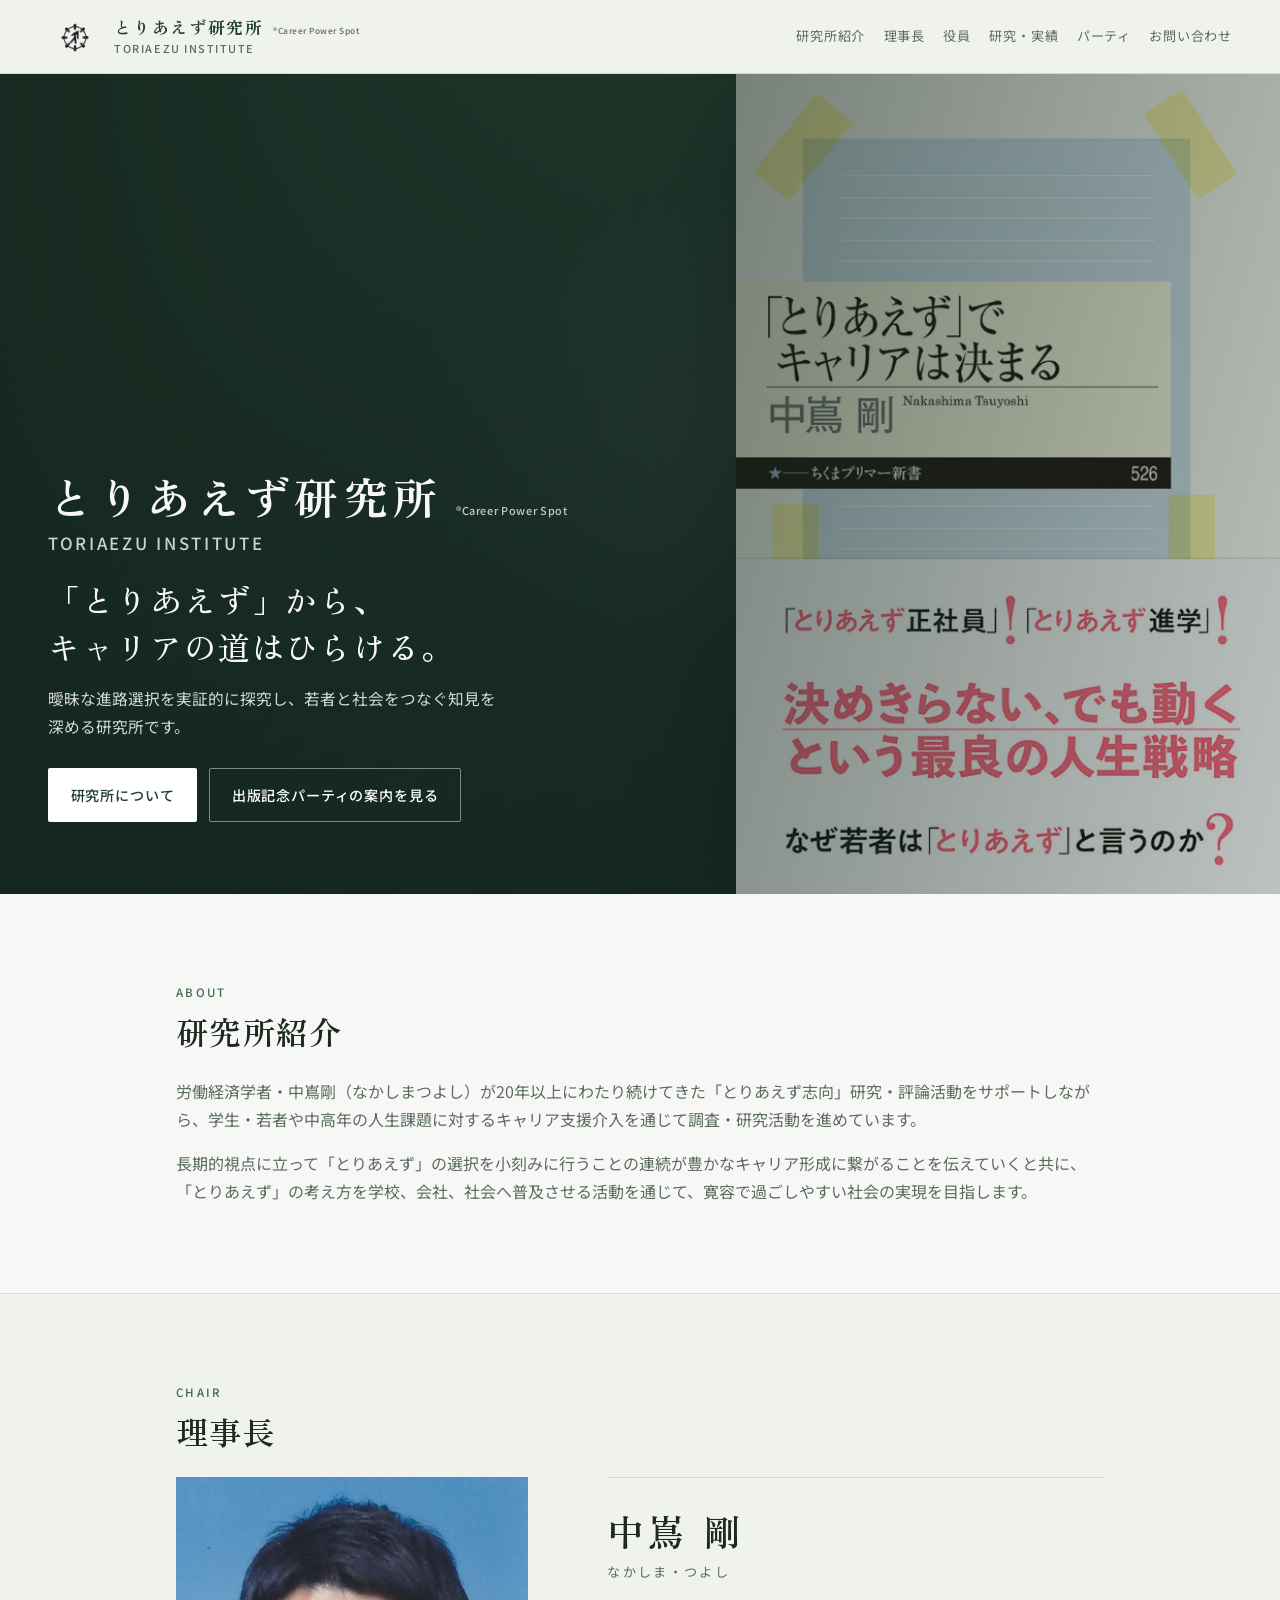
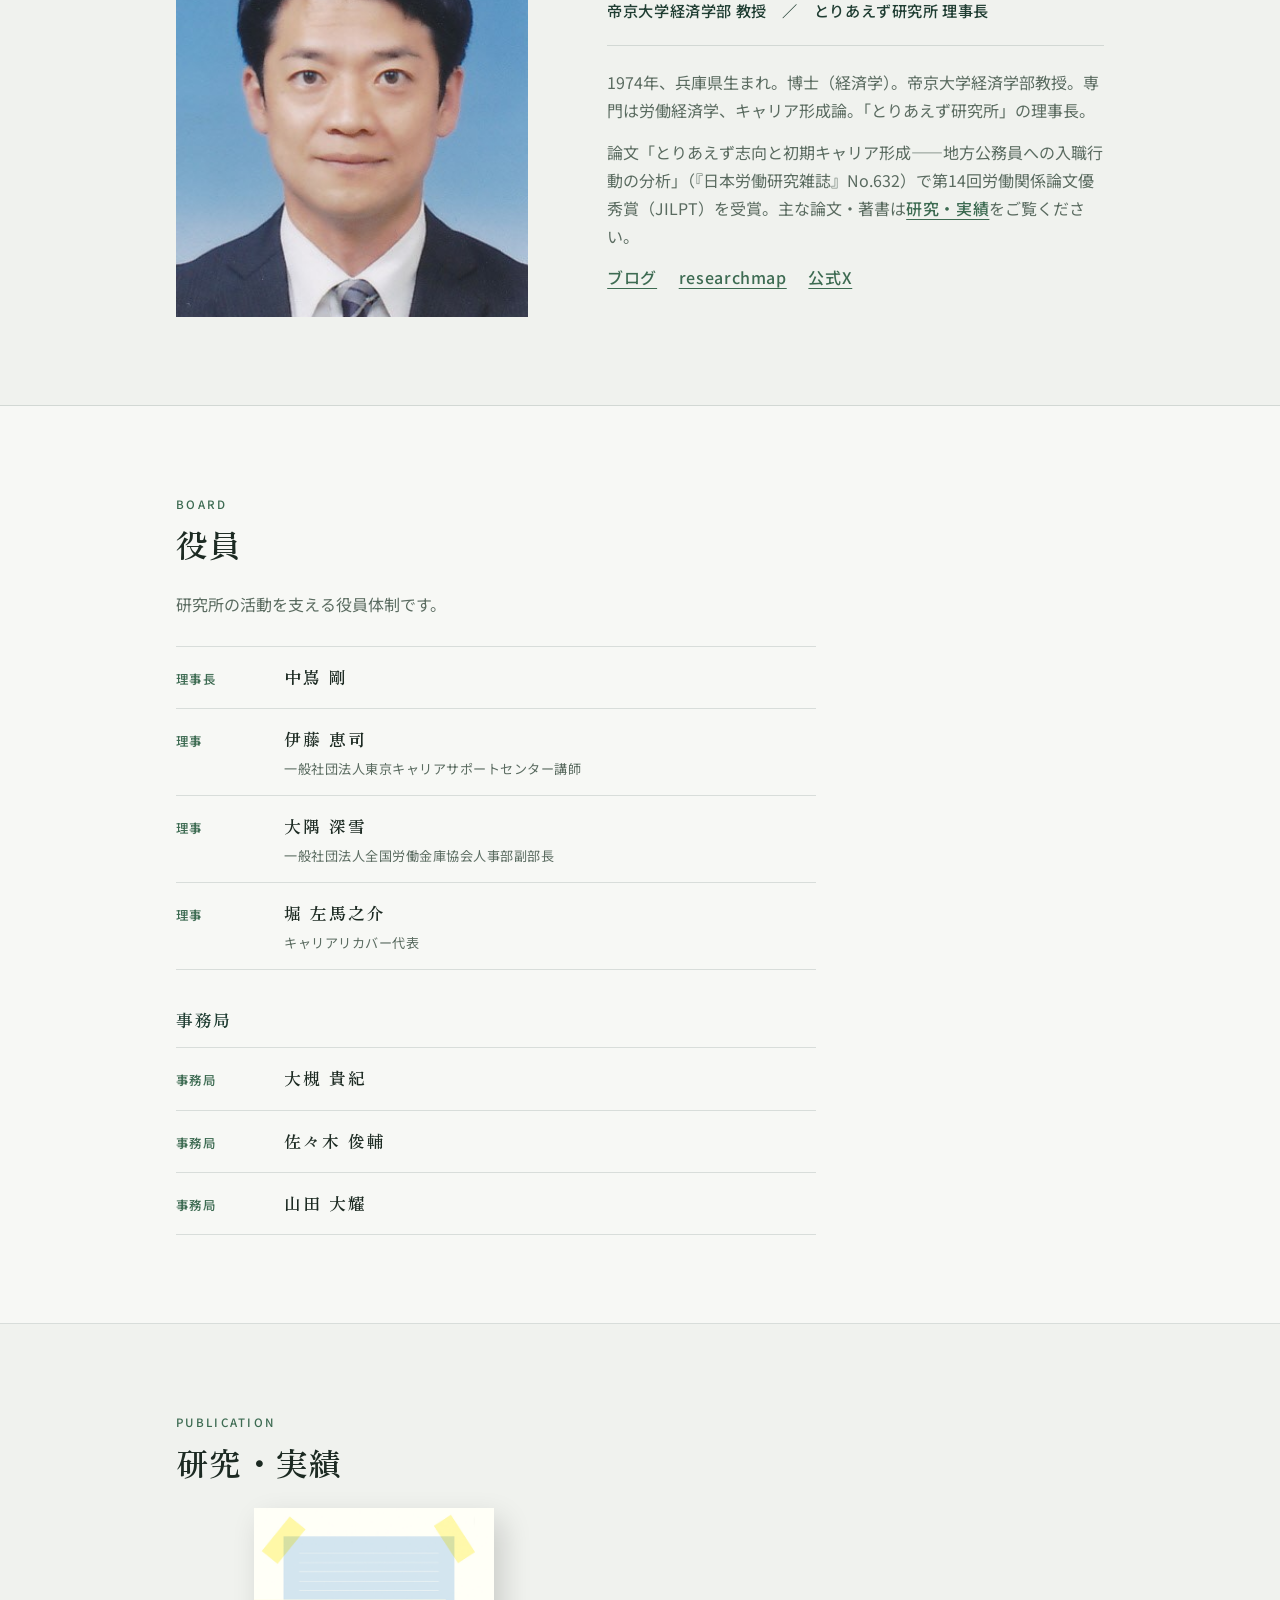
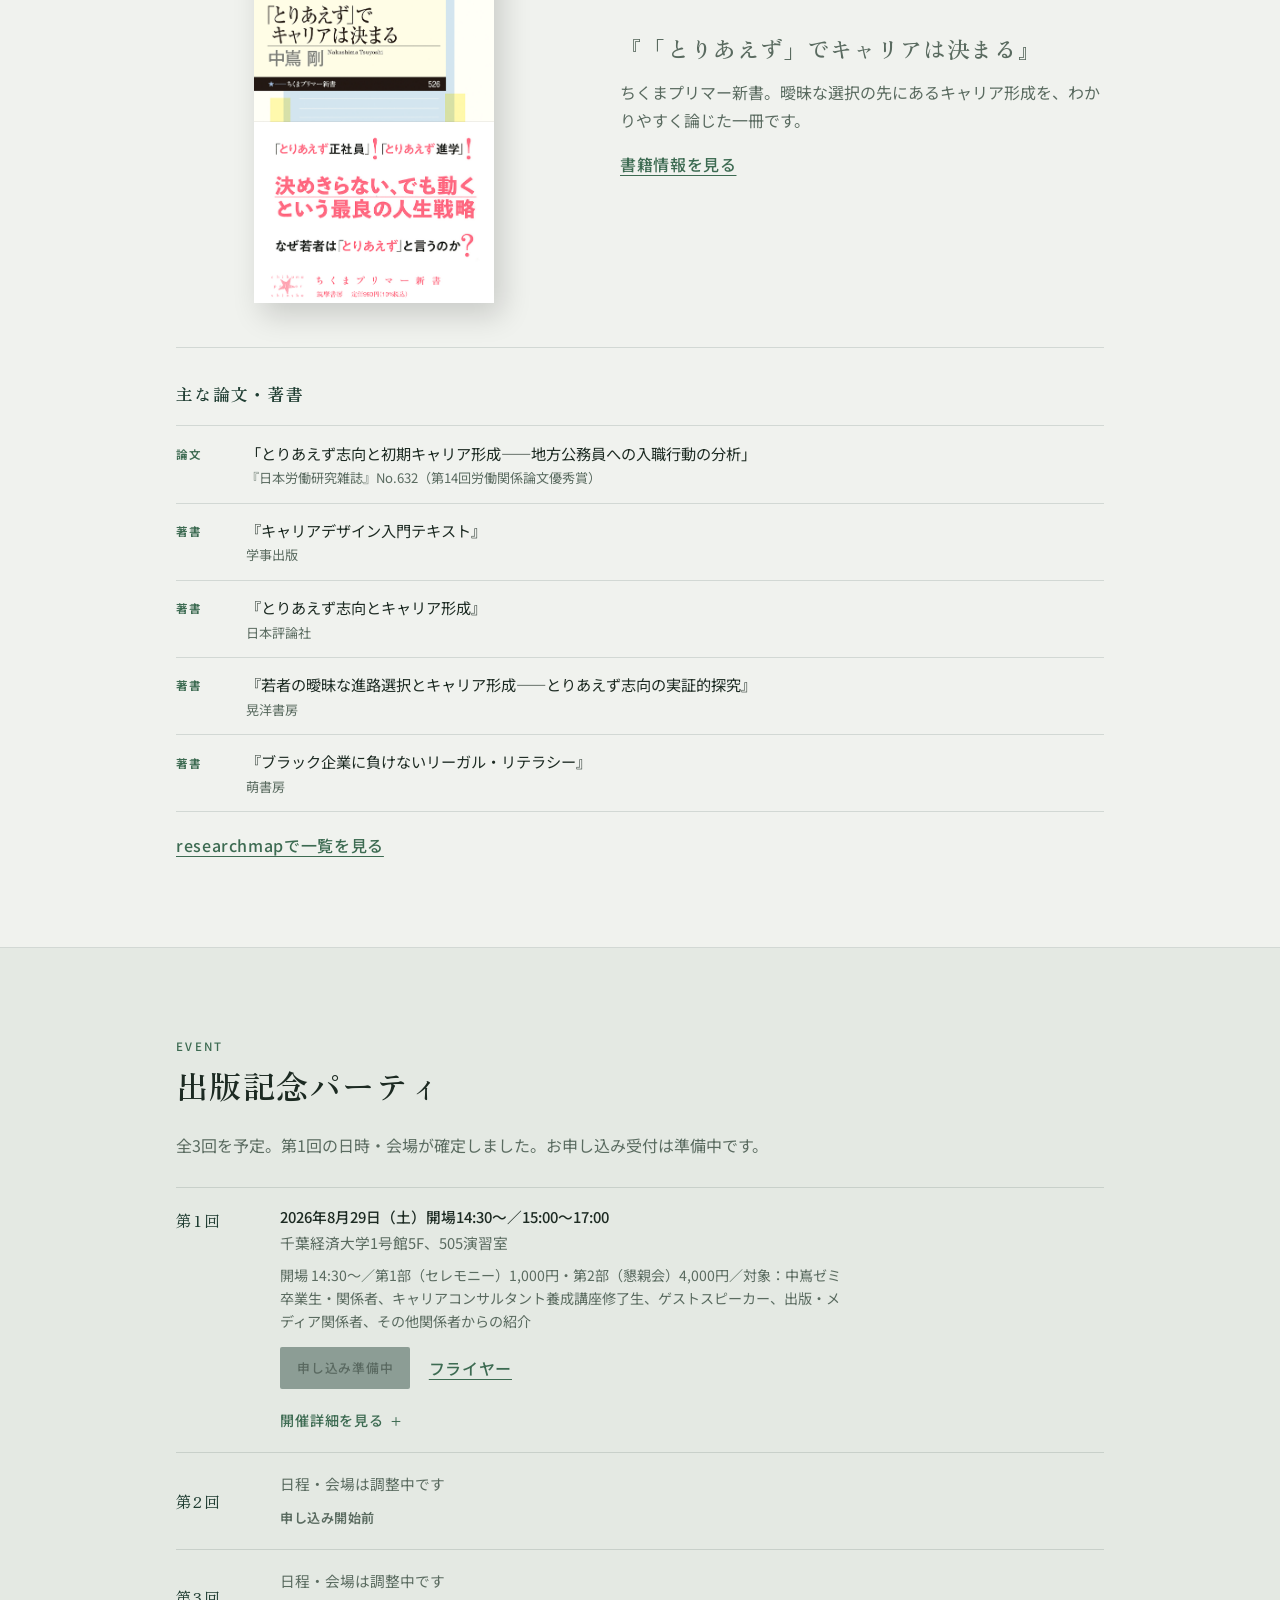
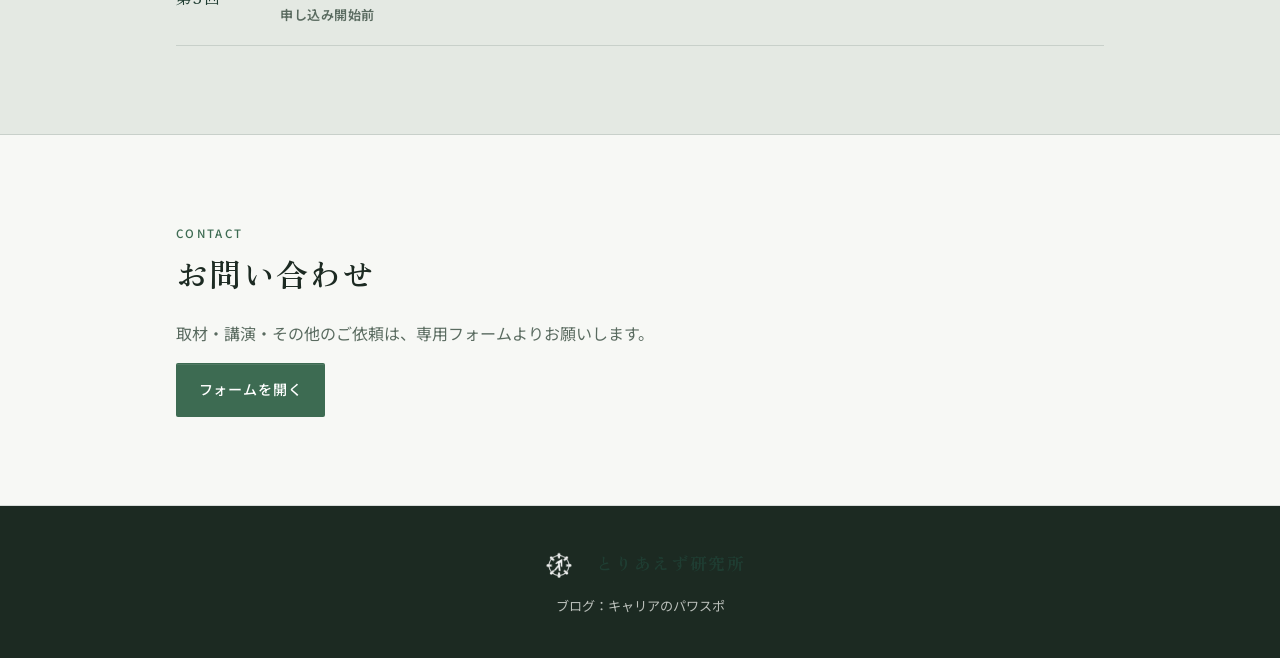
==== design-proposals/index.html @ 5f3a85bd "Update officer details and party flyer fee and doors time. Co-authored-by: Cursor <cursoragent@curso" ====
<!DOCTYPE html>
<html lang="ja">
<head>
  <meta charset="UTF-8" />
  <meta name="viewport" content="width=device-width, initial-scale=1" />
  <title>とりあえず研究所</title>
  <link rel="preconnect" href="https://fonts.googleapis.com" />
  <link rel="preconnect" href="https://fonts.gstatic.com" crossorigin />
  <link href="https://fonts.googleapis.com/css2?family=Noto+Sans+JP:wght@400;500;600&family=Zen+Old+Mincho:wght@500;600;700&display=swap" rel="stylesheet" />
  <link rel="stylesheet" href="styles.css" />
</head>
<body data-theme="mori">
  <header class="site-header">
    <a class="wordmark" href="./">
      <img
        class="wordmark__logo"
        src="images/toriaezu-logo.png"
        alt=""
        width="64"
        height="48"
      />
      <span class="wordmark__text">
        <span class="wordmark__brand-row">
          <span class="wordmark__name">とりあえず研究所</span>
          <span class="wordmark__tm"><span aria-hidden="true">®</span>Career Power Spot</span>
        </span>
        <span class="wordmark__en">TORIAEZU INSTITUTE</span>
      </span>
    </a>
    <button
      type="button"
      class="nav-toggle"
      aria-expanded="false"
      aria-controls="site-nav"
      aria-label="メニューを開く"
    >
      <span class="nav-toggle__bars" aria-hidden="true"></span>
    </button>
    <nav class="nav" id="site-nav" aria-label="メイン">
      <a href="#about">研究所紹介</a>
      <a href="#profile">理事長</a>
      <a href="#officers">役員</a>
      <a href="#research">研究・実績</a>
      <a href="#party">パーティ</a>
      <a href="#contact">お問い合わせ</a>
    </nav>
  </header>

  <main>
    <section class="hero" aria-label="ヒーロー">
      <div class="hero__media" aria-hidden="true">
        <div class="hero__backdrop"></div>
        <img
          class="hero__book"
          src="images/toriaezu-career-book.png"
          alt=""
          width="440"
          height="700"
        />
        <div class="hero__veil"></div>
      </div>
      <div class="hero__content">
        <h1 class="hero__brand">
          <span class="hero__brand-row">
            <span class="hero__name">とりあえず研究所</span>
            <span class="hero__tm"><span aria-hidden="true">®</span>Career Power Spot</span>
          </span>
          <span class="hero__en">TORIAEZU INSTITUTE</span>
        </h1>
        <p class="hero__title">「とりあえず」から、<br />キャリアの道はひらける。</p>
        <p class="hero__lead">
          曖昧な進路選択を実証的に探究し、若者と社会をつなぐ知見を深める研究所です。
        </p>
        <div class="hero__actions">
          <a class="btn btn--primary" href="#about">研究所について</a>
          <a class="btn btn--ghost" href="#party">出版記念パーティの案内を見る</a>
        </div>
      </div>
    </section>

    <div class="content-rail">
      <section class="block block--elevated" id="about">
        <div class="block__frame">
          <header class="block__head">
            <p class="eyebrow">About</p>
            <h2>研究所紹介</h2>
          </header>
          <div class="block__body">
            <p class="band__text">
              労働経済学者・中嶌剛（なかしまつよし）が20年以上にわたり続けてきた「とりあえず志向」研究・評論活動をサポートしながら、学生・若者や中高年の人生課題に対するキャリア支援介入を通じて調査・研究活動を進めています。
            </p>
            <p class="band__text">
              長期的視点に立って「とりあえず」の選択を小刻みに行うことの連続が豊かなキャリア形成に繋がることを伝えていくと共に、「とりあえず」の考え方を学校、会社、社会へ普及させる活動を通じて、寛容で過ごしやすい社会の実現を目指します。
            </p>
          </div>
        </div>
      </section>

      <section class="block" id="profile" aria-labelledby="profile-heading">
        <div class="block__frame">
          <header class="block__head">
            <p class="eyebrow">Chair</p>
            <h2 id="profile-heading">理事長</h2>
          </header>
          <div class="block__body">
            <div class="profile__layout">
              <figure class="profile__portrait">
                <img
                  class="profile__photo"
                  src="images/nakashima-tsuyoshi.png"
                  alt="中嶌剛教授"
                  width="440"
                  height="550"
                />
              </figure>
              <div class="profile__body">
                <p class="profile__name">中嶌 剛</p>
                <p class="profile__reading">なかしま・つよし</p>
                <p class="profile__role">帝京大学経済学部 教授　／　とりあえず研究所 理事長</p>
                <p class="profile__bio">
                  1974年、兵庫県生まれ。博士（経済学）。帝京大学経済学部教授。専門は労働経済学、キャリア形成論。「とりあえず研究所」の理事長。
                </p>
                <p class="profile__bio">
                  論文「とりあえず志向と初期キャリア形成――地方公務員への入職行動の分析」（『日本労働研究雑誌』No.632）で第14回労働関係論文優秀賞（JILPT）を受賞。主な論文・著書は<a class="text-link" href="#research">研究・実績</a>をご覧ください。
                </p>
                <p class="profile__links">
                  <a class="text-link" href="https://ameblo.jp/kyarispo/" target="_blank" rel="noopener noreferrer" aria-label="ブログ（新しいタブで開く）">ブログ</a>
                  <a class="text-link" href="https://researchmap.jp/read0143948" target="_blank" rel="noopener noreferrer" aria-label="researchmap（新しいタブで開く）">researchmap</a>
                  <a class="text-link" href="https://x.com/career_pawasupo" target="_blank" rel="noopener noreferrer" aria-label="公式X（新しいタブで開く）">公式X</a>
                </p>
              </div>
            </div>
          </div>
        </div>
      </section>

      <section class="block block--elevated" id="officers" aria-labelledby="officers-heading">
        <div class="block__frame">
          <header class="block__head">
            <p class="eyebrow">Board</p>
            <h2 id="officers-heading">役員</h2>
          </header>
          <div class="block__body">
            <p class="officers__lead">研究所の活動を支える役員体制です。</p>
            <dl class="officers__list">
              <div class="officers__row">
                <dt>理事長</dt>
                <dd>中嶌 剛</dd>
              </div>
              <div class="officers__row">
                <dt>理事</dt>
                <dd>
                  <span class="officers__name">伊藤 恵司</span>
                  <span class="officers__affiliation">一般社団法人東京キャリアサポートセンター講師</span>
                </dd>
              </div>
              <div class="officers__row">
                <dt>理事</dt>
                <dd>
                  <span class="officers__name">大隅 深雪</span>
                  <span class="officers__affiliation">一般社団法人全国労働金庫協会人事部副部長</span>
                </dd>
              </div>
              <div class="officers__row">
                <dt>理事</dt>
                <dd>
                  <span class="officers__name">堀 左馬之介</span>
                  <span class="officers__affiliation">キャリアリカバー代表</span>
                </dd>
              </div>
            </dl>
            <h3 class="officers__subhead">事務局</h3>
            <dl class="officers__list">
              <div class="officers__row">
                <dt>事務局</dt>
                <dd>大槻 貴紀</dd>
              </div>
              <div class="officers__row">
                <dt>事務局</dt>
                <dd>佐々木 俊輔</dd>
              </div>
              <div class="officers__row">
                <dt>事務局</dt>
                <dd>山田 大耀</dd>
              </div>
            </dl>
          </div>
        </div>
      </section>

      <section class="block" id="research" aria-labelledby="research-heading">
        <div class="block__frame">
          <header class="block__head">
            <p class="eyebrow">Publication</p>
            <h2 id="research-heading">研究・実績</h2>
          </header>
          <div class="block__body">
            <div class="book__layout">
              <div class="book__visual">
                <figure class="book__figure">
                  <img
                    class="book__cover-img"
                    src="images/toriaezu-career-book.png"
                    alt="中嶌剛著『「とりあえず」でキャリアは決まる』（ちくまプリマー新書）の書影"
                    width="440"
                    height="700"
                  />
                </figure>
              </div>
              <div class="book__copy">
                <p class="book__title">『「とりあえず」でキャリアは決まる』</p>
                <p>
                  ちくまプリマー新書。曖昧な選択の先にあるキャリア形成を、わかりやすく論じた一冊です。
                </p>
                <a class="text-link" href="https://www.chikumashobo.co.jp/product/9784480685599/" target="_blank" rel="noopener noreferrer" aria-label="書籍情報を見る（新しいタブで開く）">書籍情報を見る</a>
              </div>
            </div>

            <div class="works">
              <h3 class="works__subhead">主な論文・著書</h3>
              <ul class="works__list">
                <li>
                  <span class="works__kind">論文</span>
                  <span class="works__title">「とりあえず志向と初期キャリア形成――地方公務員への入職行動の分析」</span>
                  <span class="works__meta">『日本労働研究雑誌』No.632（第14回労働関係論文優秀賞）</span>
                </li>
                <li>
                  <span class="works__kind">著書</span>
                  <span class="works__title">『キャリアデザイン入門テキスト』</span>
                  <span class="works__meta">学事出版</span>
                </li>
                <li>
                  <span class="works__kind">著書</span>
                  <span class="works__title">『とりあえず志向とキャリア形成』</span>
                  <span class="works__meta">日本評論社</span>
                </li>
                <li>
                  <span class="works__kind">著書</span>
                  <span class="works__title">『若者の曖昧な進路選択とキャリア形成――とりあえず志向の実証的探究』</span>
                  <span class="works__meta">晃洋書房</span>
                </li>
                <li>
                  <span class="works__kind">著書</span>
                  <span class="works__title">『ブラック企業に負けないリーガル・リテラシー』</span>
                  <span class="works__meta">萌書房</span>
                </li>
              </ul>
              <p class="works__more">
                <a class="text-link" href="https://researchmap.jp/read0143948" target="_blank" rel="noopener noreferrer" aria-label="researchmapで一覧を見る（新しいタブで開く）">researchmapで一覧を見る</a>
              </p>
            </div>
          </div>
        </div>
      </section>

      <section class="block block--party" id="party">
        <div class="block__frame">
          <header class="block__head">
            <p class="eyebrow">Event</p>
            <h2>出版記念パーティ</h2>
          </header>
          <div class="block__body">
            <p class="party__lead">全3回を予定。第1回の日時・会場が確定しました。お申し込み受付は準備中です。</p>
            <ul class="party__list">
              <li class="party__item party__item--detailed">
                <span class="party__num">第1回</span>
                <div class="party__main">
                  <p class="party__meta">
                    <span class="party__when">2026年8月29日（土）開場14:30～／15:00～17:00</span>
                    <span class="party__where">千葉経済大学1号館5F、505演習室</span>
                  </p>
                  <p class="party__snapshot">
                    開場 14:30～／第1部（セレモニー）1,000円・第2部（懇親会）4,000円／対象：中嶌ゼミ卒業生・関係者、キャリアコンサルタント養成講座修了生、ゲストスピーカー、出版・メディア関係者、その他関係者からの紹介
                  </p>
                  <div class="party__actions">
                    <span class="btn btn--small btn--disabled" aria-disabled="true">申し込み準備中</span>
                    <a class="text-link" href="flyer-party-chiba.html" target="_blank" rel="noopener noreferrer" aria-label="フライヤー（新しいタブで開く）">フライヤー</a>
                  </div>
                  <details class="party__details">
                    <summary class="party__details-summary">開催詳細を見る</summary>
                    <div class="party__details-body">
                      <div class="party__block">
                        <h3 class="party__block-title">参加条件</h3>
                        <ul class="party__plain-list">
                          <li>中嶌ゼミナールの卒業生およびその関係者</li>
                          <li>キャリアコンサルタント養成講座修了生</li>
                          <li>中嶌ゼミにご登壇いただいたゲストスピーカーの皆様</li>
                          <li>出版・メディア関係者</li>
                          <li>その他関係者からの紹介</li>
                        </ul>
                        <ul class="party__notes">
                          <li>ドレスコード：お祝いの場であるため、明るく、清潔感のある服装でお願いします</li>
                          <li>人的ネットワーク形成のために名刺を持参してください</li>
                        </ul>
                      </div>
                      <div class="party__block">
                        <h3 class="party__block-title">参加費用</h3>
                        <dl class="party__fee">
                          <div class="party__fee-row">
                            <dt>第1部（セレモニー）</dt>
                            <dd>1,000円</dd>
                          </div>
                          <div class="party__fee-row">
                            <dt>第2部（懇親会）</dt>
                            <dd>4,000円（事前予約）</dd>
                          </div>
                        </dl>
                        <p class="party__note-inline">出版・メディア関係者の方々は無料でご参加いただけます。</p>
                      </div>
                      <div class="party__block">
                        <h3 class="party__block-title">プログラム</h3>
                        <ol class="party__program">
                          <li>司会者の挨拶</li>
                          <li>来賓（関係者）からの祝辞</li>
                          <li>著者の挨拶・書籍の紹介</li>
                          <li>乾杯</li>
                          <li>ワークショップ（シャッフルタイム）</li>
                          <li>トークセッション（パネルディスカッション）</li>
                          <li>著者・関係者の謝辞</li>
                          <li>閉会の挨拶</li>
                          <li>記念撮影</li>
                        </ol>
                      </div>
                      <div class="party__block">
                        <h3 class="party__block-title">参加特典</h3>
                        <ul class="party__plain-list">
                          <li>過去の学びを呼び起こし、自己と対話する機会がもてる</li>
                          <li>参加者同士の繋がりが築ける（縦の繋がり）</li>
                          <li>参加者全員に本書の掲載記事（“自著を語る”）を無料配布します</li>
                          <li>特製グッズも配布予定です</li>
                        </ul>
                      </div>
                      <span class="btn btn--small btn--disabled" aria-disabled="true">申し込み準備中</span>
                      <p class="party__flyer-link">
                        <a class="text-link" href="flyer-party-chiba.html" target="_blank" rel="noopener noreferrer" aria-label="フライヤーを見る（Vol.1・千葉・新しいタブで開く）">フライヤーを見る（Vol.1・千葉）</a>
                      </p>
                    </div>
                  </details>
                </div>
              </li>
              <li class="party__item party__item--pending">
                <span class="party__num">第2回</span>
                <div>
                  <p class="party__meta">日程・会場は調整中です</p>
                  <p class="party__status">申し込み開始前</p>
                </div>
              </li>
              <li class="party__item party__item--pending">
                <span class="party__num">第3回</span>
                <div>
                  <p class="party__meta">日程・会場は調整中です</p>
                  <p class="party__status">申し込み開始前</p>
                </div>
              </li>
            </ul>
          </div>
        </div>
      </section>

      <section class="block block--elevated" id="contact">
        <div class="block__frame">
          <header class="block__head">
            <p class="eyebrow">Contact</p>
            <h2>お問い合わせ</h2>
          </header>
          <div class="block__body">
            <p>取材・講演・その他のご依頼は、専用フォームよりお願いします。</p>
            <a class="btn btn--primary" href="https://ws.formzu.net/fgen/S49122399/" target="_blank" rel="noopener noreferrer" aria-label="フォームを開く（新しいタブで開く）">フォームを開く</a>
          </div>
        </div>
      </section>
    </div>
  </main>

  <footer class="site-footer">
    <p class="wordmark wordmark--footer">
      <img
        class="wordmark__logo"
        src="images/toriaezu-logo.png"
        alt=""
        width="56"
        height="42"
      />
      <span class="wordmark__text">
        <span class="wordmark__name">とりあえず研究所</span>
      </span>
    </p>
    <p class="site-footer__sub">
      <a href="https://ameblo.jp/kyarispo/" target="_blank" rel="noopener noreferrer" aria-label="ブログ：キャリアのパワスポ（新しいタブで開く）">ブログ：キャリアのパワスポ</a>
    </p>
  </footer>

  <script src="preview.js"></script>
</body>
</html>
---- design-proposals/styles.css ----
/* ============================================================
   とりあえず研究所 — 採用テーマ：案2 杜
   ============================================================ */

*,
*::before,
*::after {
  box-sizing: border-box;
}

html {
  --header-offset: 5.75rem;
  scroll-behavior: smooth;
  /* sticky ヘッダー分だけ、アンカー着地を下げる */
  scroll-padding-top: var(--header-offset);
}

body {
  margin: 0;
  font-family: var(--font-body);
  font-size: 1rem;
  line-height: 1.75;
  color: var(--ink);
  background: var(--bg);
  -webkit-font-smoothing: antialiased;
}

img {
  max-width: 100%;
  display: block;
}

a {
  color: inherit;
  text-decoration-thickness: 1px;
  text-underline-offset: 0.22em;
}

:focus {
  outline: none;
}

:focus-visible {
  outline: 2px solid var(--accent);
  outline-offset: 3px;
}

.btn:focus-visible,
.nav-toggle:focus-visible {
  outline-offset: 2px;
}

@media (min-width: 721px) {
  .hero .btn--ghost:focus-visible {
    outline-color: #fff;
  }
}

.party__details-summary:focus-visible {
  outline-offset: 4px;
  border-radius: 2px;
}

h1,
h2 {
  font-family: var(--font-display);
  font-weight: 600;
  line-height: 1.35;
  letter-spacing: 0.04em;
  margin: 0 0 0.75rem;
}

h2 {
  font-size: clamp(1.5rem, 2.5vw, 2rem);
}

p {
  margin: 0 0 1rem;
}

/* ---------- Theme tokens（案2 杜） ---------- */

body[data-theme="mori"] {
  --font-display: "Zen Old Mincho", "Hiragino Mincho ProN", serif;
  --font-body: "Noto Sans JP", "Hiragino Sans", sans-serif;
  --bg: #f0f2ee;
  --bg-elevated: #f7f8f5;
  --ink: #1c2a22;
  --ink-muted: #5a6b60;
  --brand: #1f3d32;
  --accent: #3d6b52;
  --accent-soft: rgba(61, 107, 82, 0.14);
  --line: rgba(31, 61, 50, 0.14);
  --hero-veil: linear-gradient(
    105deg,
    rgba(18, 36, 28, 0.9) 0%,
    rgba(18, 36, 28, 0.58) 48%,
    rgba(18, 36, 28, 0.28) 100%
  );
  --hero-image: linear-gradient(160deg, #3a5c48 0%, #243d32 42%, #14241c 100%);
  --book-cover-bg: linear-gradient(160deg, #1f3d32, #3d6b52);
  --header-bg: rgba(240, 242, 238, 0.9);
  --party-bg: #e4e9e3;
  --footer-bg: #1c2a22;
  --footer-ink: #f0f2ee;
  --radius: 2px;
  --shadow-btn: 0 1px 0 rgba(255, 255, 255, 0.1) inset;
  --hero-image-tint: rgba(18, 45, 32, 0.48);
}

/* ---------- Header ---------- */

.site-header {
  display: flex;
  align-items: center;
  justify-content: space-between;
  gap: 1rem;
  padding: 1rem clamp(1.25rem, 4vw, 3rem);
  position: sticky;
  top: 0;
  z-index: 30;
  background: var(--header-bg);
  backdrop-filter: blur(10px);
  border-bottom: 1px solid var(--line);
}

.wordmark {
  display: flex;
  flex-direction: row;
  align-items: center;
  gap: 0.75rem;
  text-decoration: none;
  color: var(--brand);
  line-height: 1.25;
  min-width: 0;
}

.wordmark__logo {
  display: block;
  width: auto;
  height: 2.55rem;
  flex-shrink: 0;
  filter: brightness(0);
  opacity: 0.88;
}

.wordmark__text {
  display: flex;
  flex-direction: column;
  align-items: flex-start;
  gap: 0.18rem;
  min-width: 0;
}

.wordmark__brand-row {
  display: flex;
  flex-wrap: wrap;
  align-items: baseline;
  gap: 0.35rem 0.6rem;
}

.wordmark__name {
  font-family: var(--font-display);
  font-size: 1.05rem;
  font-weight: 700;
  letter-spacing: 0.1em;
  line-height: 1.3;
  color: var(--brand);
}

.wordmark__tm {
  font-family: var(--font-body);
  font-size: 0.52rem;
  font-weight: 500;
  letter-spacing: 0.06em;
  color: var(--ink-muted);
  line-height: 1.3;
}

.wordmark__en {
  font-family: var(--font-body);
  font-size: 0.68rem;
  font-weight: 500;
  letter-spacing: 0.14em;
  color: var(--ink-muted);
  line-height: 1.35;
  text-transform: uppercase;
}

.nav-toggle {
  display: none;
  flex-shrink: 0;
  width: 2.75rem;
  height: 2.75rem;
  margin: 0;
  padding: 0;
  border: 1px solid var(--line);
  border-radius: 0.35rem;
  background: transparent;
  color: var(--brand);
  cursor: pointer;
  align-items: center;
  justify-content: center;
}

.nav-toggle__bars,
.nav-toggle__bars::before,
.nav-toggle__bars::after {
  display: block;
  width: 1.15rem;
  height: 1.5px;
  background: currentColor;
  border-radius: 1px;
  transition: transform 0.2s ease, opacity 0.2s ease;
}

.nav-toggle__bars {
  position: relative;
}

.nav-toggle__bars::before,
.nav-toggle__bars::after {
  content: "";
  position: absolute;
  left: 0;
}

.nav-toggle__bars::before {
  top: -0.35rem;
}

.nav-toggle__bars::after {
  top: 0.35rem;
}

.site-header.is-nav-open .nav-toggle__bars {
  background: transparent;
}

.site-header.is-nav-open .nav-toggle__bars::before {
  top: 0;
  transform: rotate(45deg);
}

.site-header.is-nav-open .nav-toggle__bars::after {
  top: 0;
  transform: rotate(-45deg);
}

.nav {
  display: flex;
  flex-wrap: wrap;
  gap: 0.35rem 1.15rem;
  font-size: 0.82rem;
  letter-spacing: 0.06em;
}

.nav a {
  text-decoration: none;
  color: var(--ink-muted);
  transition: color 0.2s ease;
}

.nav a:hover {
  color: var(--brand);
}

@media (max-width: 720px) {
  .site-header {
    flex-wrap: wrap;
  }

  .nav-toggle {
    display: inline-flex;
    margin-left: auto;
  }

  .nav {
    display: none;
    flex-basis: 100%;
    flex-direction: column;
    gap: 0;
    padding: 0.35rem 0 0.65rem;
    border-top: 1px solid var(--line);
    margin-top: 0.35rem;
  }

  .site-header.is-nav-open .nav {
    display: flex;
  }

  .nav a {
    padding: 0.85rem 0.15rem;
    border-bottom: 1px solid var(--line);
    font-size: 0.95rem;
  }

  .nav a:last-child {
    border-bottom: none;
  }
}

body.is-nav-lock {
  overflow: hidden;
}

/* ---------- Hero ---------- */

.hero {
  position: relative;
  min-height: min(92vh, 820px);
  display: grid;
  align-items: end;
  color: #f7f7f5;
  overflow: hidden;
}

.hero__media {
  position: absolute;
  inset: 0;
  background: var(--hero-image);
}

.hero__backdrop {
  position: absolute;
  inset: 0;
  background:
    radial-gradient(ellipse 70% 55% at 72% 42%, rgba(255, 255, 255, 0.1), transparent 58%),
    var(--hero-image);
}

.hero__book {
  position: absolute;
  top: 0;
  right: 0;
  bottom: 0;
  width: min(52vw, 34rem);
  height: 100%;
  object-fit: cover;
  object-position: center top;
  filter: drop-shadow(-18px 0 40px rgba(0, 0, 0, 0.28));
  animation: hero-drift 28s ease-in-out infinite alternate;
}

@media (max-width: 720px) {
  .hero {
    display: flex;
    flex-direction: column;
    align-items: stretch;
    min-height: 0;
    color: var(--ink);
    background: var(--bg);
  }

  .hero__content {
    order: 1;
    max-width: none;
    padding: 2rem clamp(1.25rem, 4vw, 3rem) 1.5rem;
  }

  .hero__media {
    position: relative;
    order: 2;
    inset: auto;
    display: flex;
    justify-content: center;
    align-items: center;
    padding: 0.5rem 1.25rem 2.25rem;
    background: linear-gradient(180deg, var(--bg) 0%, var(--bg-elevated) 100%);
  }

  .hero__backdrop,
  .hero__veil {
    display: none;
  }

  .hero__book {
    position: relative;
    inset: auto;
    width: min(58%, 13.5rem);
    height: auto;
    object-fit: contain;
    object-position: center top;
    opacity: 1;
    filter: drop-shadow(0 14px 28px rgba(0, 0, 0, 0.18));
    animation: none;
  }

  .hero__lead {
    color: var(--ink-muted);
  }

  .hero .btn--primary {
    background: var(--accent);
    color: #fff;
  }

  .hero .btn--ghost {
    border-color: color-mix(in srgb, var(--brand) 28%, transparent);
    color: var(--brand);
    background: transparent;
  }

  .hero .btn--ghost:hover {
    background: var(--accent-soft);
  }
}

.hero__veil {
  position: absolute;
  inset: 0;
  background: var(--hero-veil);
}

.hero__content {
  position: relative;
  z-index: 1;
  padding: clamp(2.5rem, 8vh, 5rem) clamp(1.25rem, 4vw, 3rem) clamp(3rem, 8vh, 5.5rem);
  max-width: 40rem;
  animation: rise-in 0.9s ease-out both;
}

.hero__brand {
  display: flex;
  flex-direction: column;
  align-items: flex-start;
  gap: 0.4rem;
  margin: 0 0 1.35rem;
  font-weight: 700;
  line-height: 1.3;
}

.hero__brand-row {
  display: flex;
  flex-wrap: wrap;
  align-items: baseline;
  gap: 0.45rem 0.85rem;
}

.hero__name {
  font-family: var(--font-display);
  font-size: clamp(1.75rem, 4.5vw, 2.75rem);
  font-weight: 700;
  letter-spacing: 0.12em;
}

.hero__tm {
  margin: 0;
  font-family: var(--font-body);
  font-size: clamp(0.58rem, 1.4vw, 0.68rem);
  font-weight: 500;
  letter-spacing: 0.06em;
  opacity: 0.78;
  line-height: 1.3;
}

.hero__en {
  margin: 0;
  font-family: var(--font-body);
  font-size: clamp(0.82rem, 2vw, 1.05rem);
  font-weight: 500;
  letter-spacing: 0.16em;
  opacity: 0.82;
  line-height: 1.35;
  text-transform: uppercase;
}

.hero__title {
  font-family: var(--font-display);
  font-size: clamp(1.35rem, 3.2vw, 2rem);
  font-weight: 500;
  margin: 0 0 1rem;
  letter-spacing: 0.06em;
  line-height: 1.45;
}

.hero__lead {
  color: rgba(247, 247, 245, 0.86);
  font-size: 0.98rem;
  max-width: 28rem;
  margin-bottom: 1.75rem;
}

.hero__actions {
  display: flex;
  flex-wrap: wrap;
  gap: 0.75rem;
}

@keyframes hero-drift {
  from {
    transform: scale(1) translate(0, 0);
  }
  to {
    transform: scale(1.06) translate(-1.5%, 1%);
  }
}

@keyframes rise-in {
  from {
    opacity: 0;
    transform: translateY(18px);
  }
  to {
    opacity: 1;
    transform: translateY(0);
  }
}

/* ---------- Buttons ---------- */

.btn {
  display: inline-flex;
  align-items: center;
  justify-content: center;
  padding: 0.85rem 1.35rem;
  font-family: var(--font-body);
  font-size: 0.88rem;
  font-weight: 500;
  letter-spacing: 0.06em;
  text-decoration: none;
  border-radius: var(--radius);
  border: 1px solid transparent;
  transition: transform 0.2s ease, background 0.2s ease, color 0.2s ease, border-color 0.2s ease;
}

.btn:hover {
  transform: translateY(-1px);
}

.btn--primary {
  background: var(--accent);
  color: #fff;
  box-shadow: var(--shadow-btn);
}

.btn--primary:hover {
  filter: brightness(1.08);
}

@media (min-width: 721px) {
  .hero .btn--primary {
    background: #fff;
    color: var(--brand);
  }

  .hero .btn--ghost {
    border-color: rgba(255, 255, 255, 0.45);
    color: #fff;
    background: transparent;
  }

  .hero .btn--ghost:hover {
    background: rgba(255, 255, 255, 0.1);
  }
}

.btn--small {
  padding: 0.55rem 1rem;
  font-size: 0.8rem;
  background: var(--brand);
  color: #fff;
}

.btn--small:hover {
  background: var(--accent);
}

.btn--disabled,
.btn[aria-disabled="true"] {
  background: color-mix(in srgb, var(--brand) 35%, var(--line));
  color: color-mix(in srgb, var(--ink) 45%, transparent);
  box-shadow: none;
  cursor: not-allowed;
  pointer-events: none;
}

.btn--small.btn--disabled:hover,
.btn--small[aria-disabled="true"]:hover {
  background: color-mix(in srgb, var(--brand) 35%, var(--line));
}

/* ---------- Unified content blocks ---------- */

.content-rail {
  width: 100%;
}

.block {
  padding: clamp(3.5rem, 8vw, 5.5rem) clamp(1.25rem, 4vw, 3rem);
  background: var(--bg);
  border-bottom: 1px solid var(--line);
}

.block--elevated {
  background: var(--bg-elevated);
}

.block--party {
  background: var(--party-bg);
}

.block__frame {
  max-width: 58rem;
  margin: 0 auto;
}

.block__head {
  margin-bottom: 1.5rem;
}

.block__head h2 {
  margin-bottom: 0;
}

.block__body > p:last-child {
  margin-bottom: 0;
}

.eyebrow {
  margin: 0 0 0.5rem;
  font-size: 0.72rem;
  letter-spacing: 0.2em;
  text-transform: uppercase;
  color: var(--accent);
  font-family: var(--font-body);
  font-weight: 500;
}

.band__text {
  color: var(--ink-muted);
  margin: 0 0 1rem;
}

.band__text:last-child {
  margin-bottom: 0;
}

/* ---------- Profile（二柱・カードなし） ---------- */

.profile__layout {
  display: grid;
  grid-template-columns: minmax(0, 0.85fr) minmax(0, 1.15fr);
  gap: clamp(2rem, 5vw, 4rem);
  align-items: start;
}

@media (max-width: 800px) {
  .profile__layout {
    grid-template-columns: 1fr;
    max-width: 28rem;
  }
}

.profile__portrait {
  margin: 0;
  position: sticky;
  top: var(--header-offset);
}

@media (max-width: 800px) {
  .profile__portrait {
    position: static;
  }
}

.profile__photo {
  aspect-ratio: 4 / 5;
  width: 100%;
  max-width: 22rem;
  height: auto;
  object-fit: cover;
  object-position: center top;
  display: block;
  background: var(--bg-elevated);
}

.profile__body {
  border-top: 1px solid var(--line);
  padding-top: 1.75rem;
}

.profile__name {
  margin: 0 0 0.35rem;
  font-family: var(--font-display);
  font-size: clamp(1.75rem, 3vw, 2.25rem);
  font-weight: 600;
  letter-spacing: 0.14em;
  line-height: 1.35;
}

.profile__reading {
  margin: 0 0 0.85rem;
  font-size: 0.82rem;
  letter-spacing: 0.18em;
  color: var(--ink-muted);
}

.profile__role {
  margin: 0 0 1.35rem;
  font-size: 0.95rem;
  letter-spacing: 0.04em;
  color: var(--brand);
  font-weight: 500;
  padding-bottom: 1.35rem;
  border-bottom: 1px solid var(--line);
}

.profile__bio {
  color: var(--ink-muted);
  margin: 0 0 0.85rem;
  max-width: 36em;
}

.profile__bio:last-of-type {
  margin-bottom: 1.75rem;
}

.profile__links {
  margin: 0;
  display: flex;
  flex-wrap: wrap;
  gap: 0.65rem 1.35rem;
  align-items: baseline;
}

.profile__link-pending {
  font-size: 0.92rem;
  letter-spacing: 0.04em;
  color: var(--ink-muted);
}

/* ---------- Officers（役職一覧・カードなし） ---------- */

.officers__lead {
  margin: 0 0 1.75rem;
  color: var(--ink-muted);
  max-width: 32em;
}

.officers__list {
  margin: 0;
  padding: 0;
  max-width: 40rem;
}

.officers__row {
  display: grid;
  grid-template-columns: 5.5rem 1fr;
  gap: 1.25rem;
  padding: 1rem 0;
  border-bottom: 1px solid var(--line);
  align-items: baseline;
}

.officers__row:first-child {
  border-top: 1px solid var(--line);
}

.officers__row dt {
  margin: 0;
  font-size: 0.78rem;
  letter-spacing: 0.12em;
  color: var(--accent);
  font-weight: 500;
}

.officers__row dd {
  margin: 0;
  display: flex;
  flex-direction: column;
  gap: 0.3rem;
  font-family: var(--font-display);
  font-size: 1.05rem;
  letter-spacing: 0.12em;
  color: var(--ink);
  font-weight: 600;
}

.officers__name {
  display: block;
}

.officers__affiliation {
  display: block;
  font-family: var(--font-body);
  font-size: 0.82rem;
  font-weight: 400;
  letter-spacing: 0.04em;
  color: var(--ink-muted);
  line-height: 1.5;
}

.officers__subhead {
  margin: 2.25rem 0 0.75rem;
  font-family: var(--font-display);
  font-size: 1.05rem;
  font-weight: 600;
  letter-spacing: 0.1em;
  color: var(--brand);
}

/* ---------- Book ---------- */

.book__layout {
  display: grid;
  grid-template-columns: minmax(0, 0.9fr) minmax(0, 1.1fr);
  gap: clamp(1.5rem, 4vw, 3rem);
  align-items: center;
}

@media (max-width: 800px) {
  .book__layout {
    grid-template-columns: 1fr;
  }
}

.book__visual {
  display: flex;
  justify-content: center;
}

.book__figure {
  margin: 0;
  width: min(100%, 240px);
}

.book__cover-img {
  width: 100%;
  height: auto;
  display: block;
  box-shadow:
    8px 12px 28px rgba(0, 0, 0, 0.16),
    0 1px 0 rgba(255, 255, 255, 0.4) inset;
  animation: cover-in 1s 0.15s ease-out both;
}

.book__title {
  margin: 0 0 0.85rem;
  font-family: var(--font-display);
  font-size: clamp(1.15rem, 2vw, 1.4rem);
  font-weight: 600;
  letter-spacing: 0.06em;
  line-height: 1.45;
  color: var(--ink);
}

.book__copy p {
  color: var(--ink-muted);
}

.works {
  margin-top: clamp(2rem, 4vw, 2.75rem);
  padding-top: clamp(1.5rem, 3vw, 2rem);
  border-top: 1px solid var(--line);
}

.works__subhead {
  margin: 0 0 1rem;
  font-family: var(--font-display);
  font-size: 1.05rem;
  font-weight: 600;
  letter-spacing: 0.08em;
  color: var(--brand);
}

.works__list {
  list-style: none;
  margin: 0;
  padding: 0;
}

.works__list li {
  display: grid;
  grid-template-columns: 3.5rem minmax(0, 1fr);
  column-gap: 0.85rem;
  row-gap: 0.2rem;
  padding: 0.95rem 0;
  border-bottom: 1px solid var(--line);
}

.works__list li:first-child {
  border-top: 1px solid var(--line);
}

.works__kind {
  grid-row: 1 / span 2;
  align-self: start;
  margin-top: 0.15rem;
  font-size: 0.72rem;
  font-weight: 600;
  letter-spacing: 0.08em;
  color: var(--accent);
}

.works__title {
  font-size: 0.95rem;
  line-height: 1.55;
  color: var(--ink);
}

.works__meta {
  font-size: 0.82rem;
  color: var(--ink-muted);
  line-height: 1.45;
}

.works__more {
  margin: 1.15rem 0 0;
}

@keyframes cover-in {
  from {
    opacity: 0;
    transform: translateY(12px) rotate(-1deg);
  }
  to {
    opacity: 1;
    transform: translateY(0) rotate(0);
  }
}

.text-link {
  color: var(--accent);
  font-weight: 500;
  letter-spacing: 0.04em;
}

.party__lead {
  color: var(--ink-muted);
  margin-bottom: 1.75rem;
}

.party__list {
  list-style: none;
  margin: 0;
  padding: 0;
  display: grid;
  gap: 0;
  border-top: 1px solid var(--line);
}

.party__item {
  display: grid;
  grid-template-columns: 5.5rem 1fr;
  gap: 1rem;
  align-items: center;
  padding: 1.15rem 0;
  border-bottom: 1px solid var(--line);
}

.party__num {
  font-family: var(--font-display);
  font-size: 1rem;
  letter-spacing: 0.08em;
  color: var(--brand);
}

.party__meta {
  margin: 0 0 0.65rem;
  color: var(--ink-muted);
  font-size: 0.92rem;
  display: flex;
  flex-direction: column;
  gap: 0.2rem;
}

.party__when,
.party__where {
  display: block;
  line-height: 1.5;
}

.party__when {
  color: var(--ink);
  font-weight: 500;
}

.party__item--detailed {
  align-items: start;
}

.party__main {
  min-width: 0;
}

.party__snapshot {
  margin: 0 0 0.85rem;
  color: var(--ink-muted);
  font-size: 0.88rem;
  line-height: 1.65;
  max-width: 40em;
}

.party__actions {
  display: flex;
  flex-wrap: wrap;
  align-items: center;
  gap: 0.85rem 1.15rem;
}

.party__details {
  margin-top: 1rem;
}

.party__details-summary {
  cursor: pointer;
  list-style: none;
  display: inline-flex;
  align-items: center;
  gap: 0.4rem;
  font-size: 0.88rem;
  font-weight: 500;
  letter-spacing: 0.06em;
  color: var(--accent);
  user-select: none;
}

.party__details-summary::-webkit-details-marker {
  display: none;
}

.party__details-summary::after {
  content: "＋";
  font-size: 0.75rem;
  line-height: 1;
}

.party__details[open] .party__details-summary::after {
  content: "−";
}

.party__details-summary:hover {
  text-decoration: underline;
  text-underline-offset: 0.22em;
}

.party__details-body {
  margin-top: 1.35rem;
  padding-top: 0.25rem;
  display: grid;
  gap: 1.75rem;
  max-width: 40rem;
}

.party__block-title {
  margin: 0 0 0.75rem;
  font-family: var(--font-display);
  font-size: 1rem;
  font-weight: 600;
  letter-spacing: 0.1em;
  color: var(--brand);
}

.party__plain-list,
.party__notes,
.party__program {
  margin: 0;
  padding: 0;
  color: var(--ink-muted);
  font-size: 0.92rem;
  line-height: 1.7;
}

.party__plain-list {
  list-style: none;
}

.party__plain-list li {
  position: relative;
  padding-left: 1rem;
  margin-bottom: 0.4rem;
}

.party__plain-list li::before {
  content: "・";
  position: absolute;
  left: 0;
  color: var(--accent);
}

.party__notes {
  list-style: none;
  margin-top: 0.85rem;
  padding-top: 0.85rem;
  border-top: 1px solid var(--line);
}

.party__notes li {
  position: relative;
  padding-left: 1.1rem;
  margin-bottom: 0.4rem;
  font-size: 0.86rem;
}

.party__notes li::before {
  content: "＊";
  position: absolute;
  left: 0;
  color: var(--accent);
}

.party__fee {
  margin: 0;
}

.party__fee-row {
  display: grid;
  grid-template-columns: 6.5rem 1fr;
  gap: 0.75rem;
  padding: 0.55rem 0;
  border-bottom: 1px solid var(--line);
  align-items: baseline;
}

.party__fee-row:first-child {
  border-top: 1px solid var(--line);
}

.party__fee-row dt {
  margin: 0;
  font-size: 0.78rem;
  letter-spacing: 0.1em;
  color: var(--accent);
  font-weight: 500;
}

.party__fee-row dd {
  margin: 0;
  font-size: 0.92rem;
  color: var(--ink);
}

.party__note-inline {
  margin: 0.75rem 0 0;
  font-size: 0.86rem;
  color: var(--ink-muted);
  line-height: 1.6;
}

.party__program {
  list-style: none;
  counter-reset: program;
}

.party__program li {
  counter-increment: program;
  display: grid;
  grid-template-columns: 1.75rem 1fr;
  gap: 0.5rem;
  padding: 0.4rem 0;
  border-bottom: 1px solid var(--line);
}

.party__program li:first-child {
  border-top: 1px solid var(--line);
}

.party__program li::before {
  content: counter(program);
  font-family: var(--font-display);
  font-size: 0.85rem;
  color: var(--accent);
  letter-spacing: 0.04em;
}

.party__flyer-link {
  margin: 0.85rem 0 0;
  font-size: 0.88rem;
}

.party__item--pending .party__meta {
  color: var(--ink-muted);
}

.party__status {
  margin: 0.35rem 0 0;
  font-size: 0.82rem;
  font-weight: 600;
  letter-spacing: 0.04em;
  color: var(--ink-muted);
}

.block#contact .block__body > p {
  color: var(--ink-muted);
}

.site-footer {
  padding: 2.5rem clamp(1.25rem, 4vw, 3rem);
  background: var(--footer-bg);
  color: var(--footer-ink);
  text-align: center;
}

.wordmark--footer {
  color: var(--footer-ink);
  margin: 0 auto 0.75rem;
  display: inline-flex;
  justify-content: center;
}

.wordmark--footer .wordmark__logo {
  filter: none;
  opacity: 0.95;
  height: 2.35rem;
}

.site-footer__sub {
  margin: 0;
  font-size: 0.82rem;
  opacity: 0.75;
}

.site-footer__sub a {
  text-decoration: none;
}

.site-footer__sub a:hover {
  opacity: 1;
  text-decoration: underline;
}

/* Theme transition softens the switch for comparison */
body,
.site-header,
.block,
.site-footer,
.btn,
.hero__backdrop,
.hero__book,
.hero__veil,
.book__cover-img,
.profile__photo {
  transition:
    background 0.35s ease,
    color 0.35s ease,
    border-color 0.35s ease,
    filter 0.35s ease;
}

@media (prefers-reduced-motion: reduce) {
  *,
  *::before,
  *::after {
    animation: none !important;
    transition: none !important;
  }
}
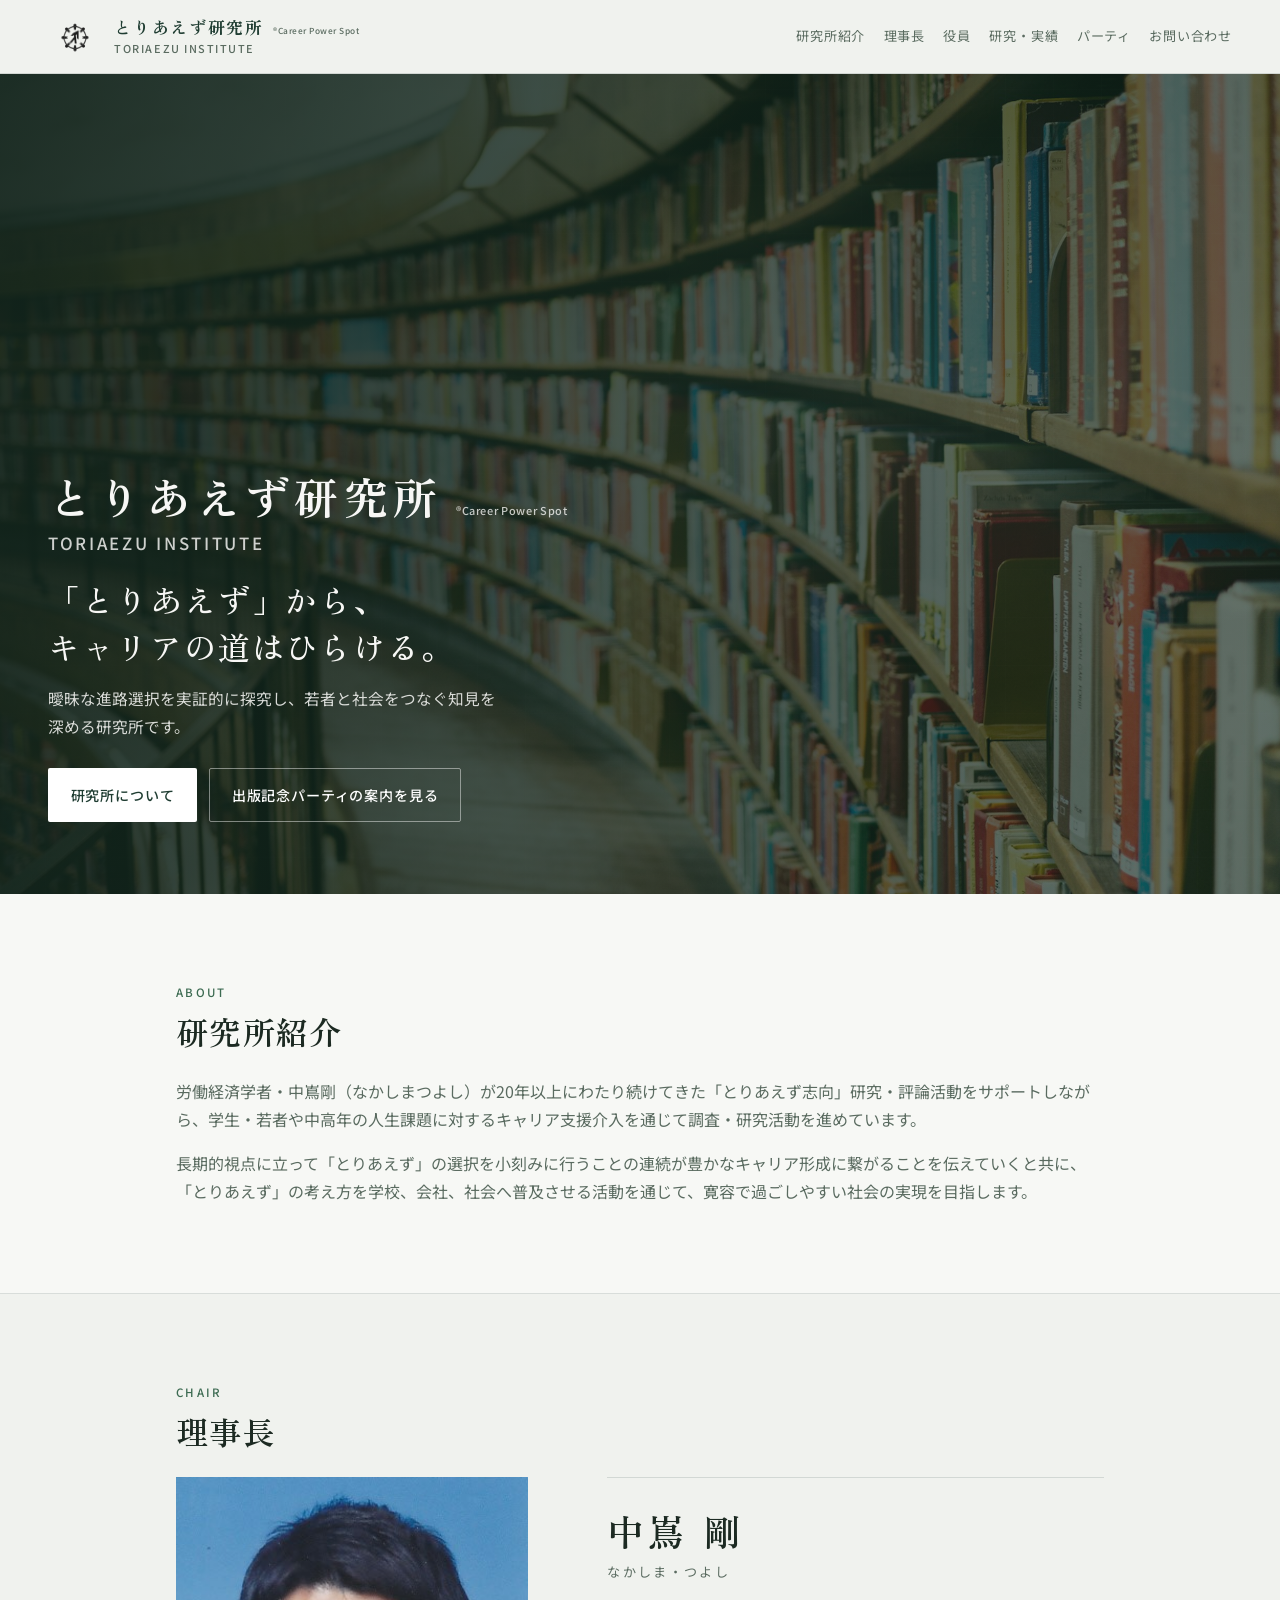
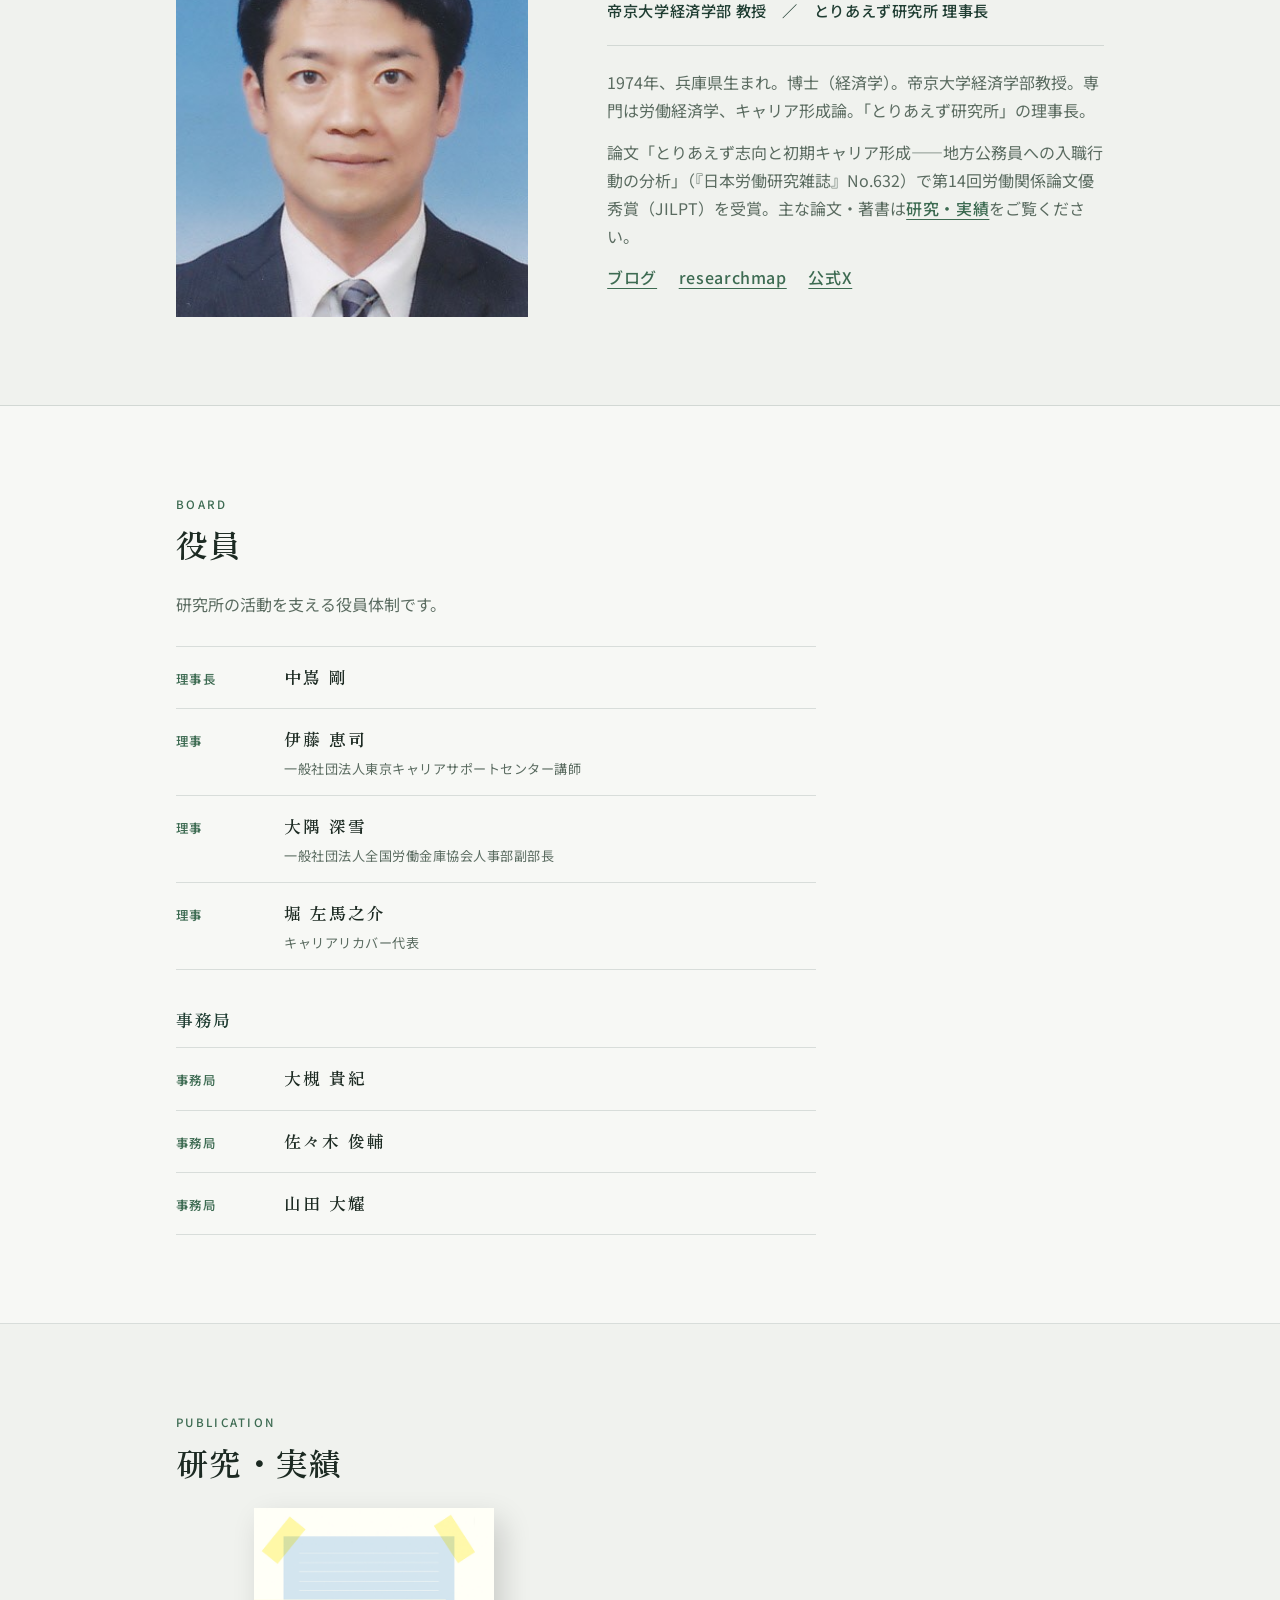
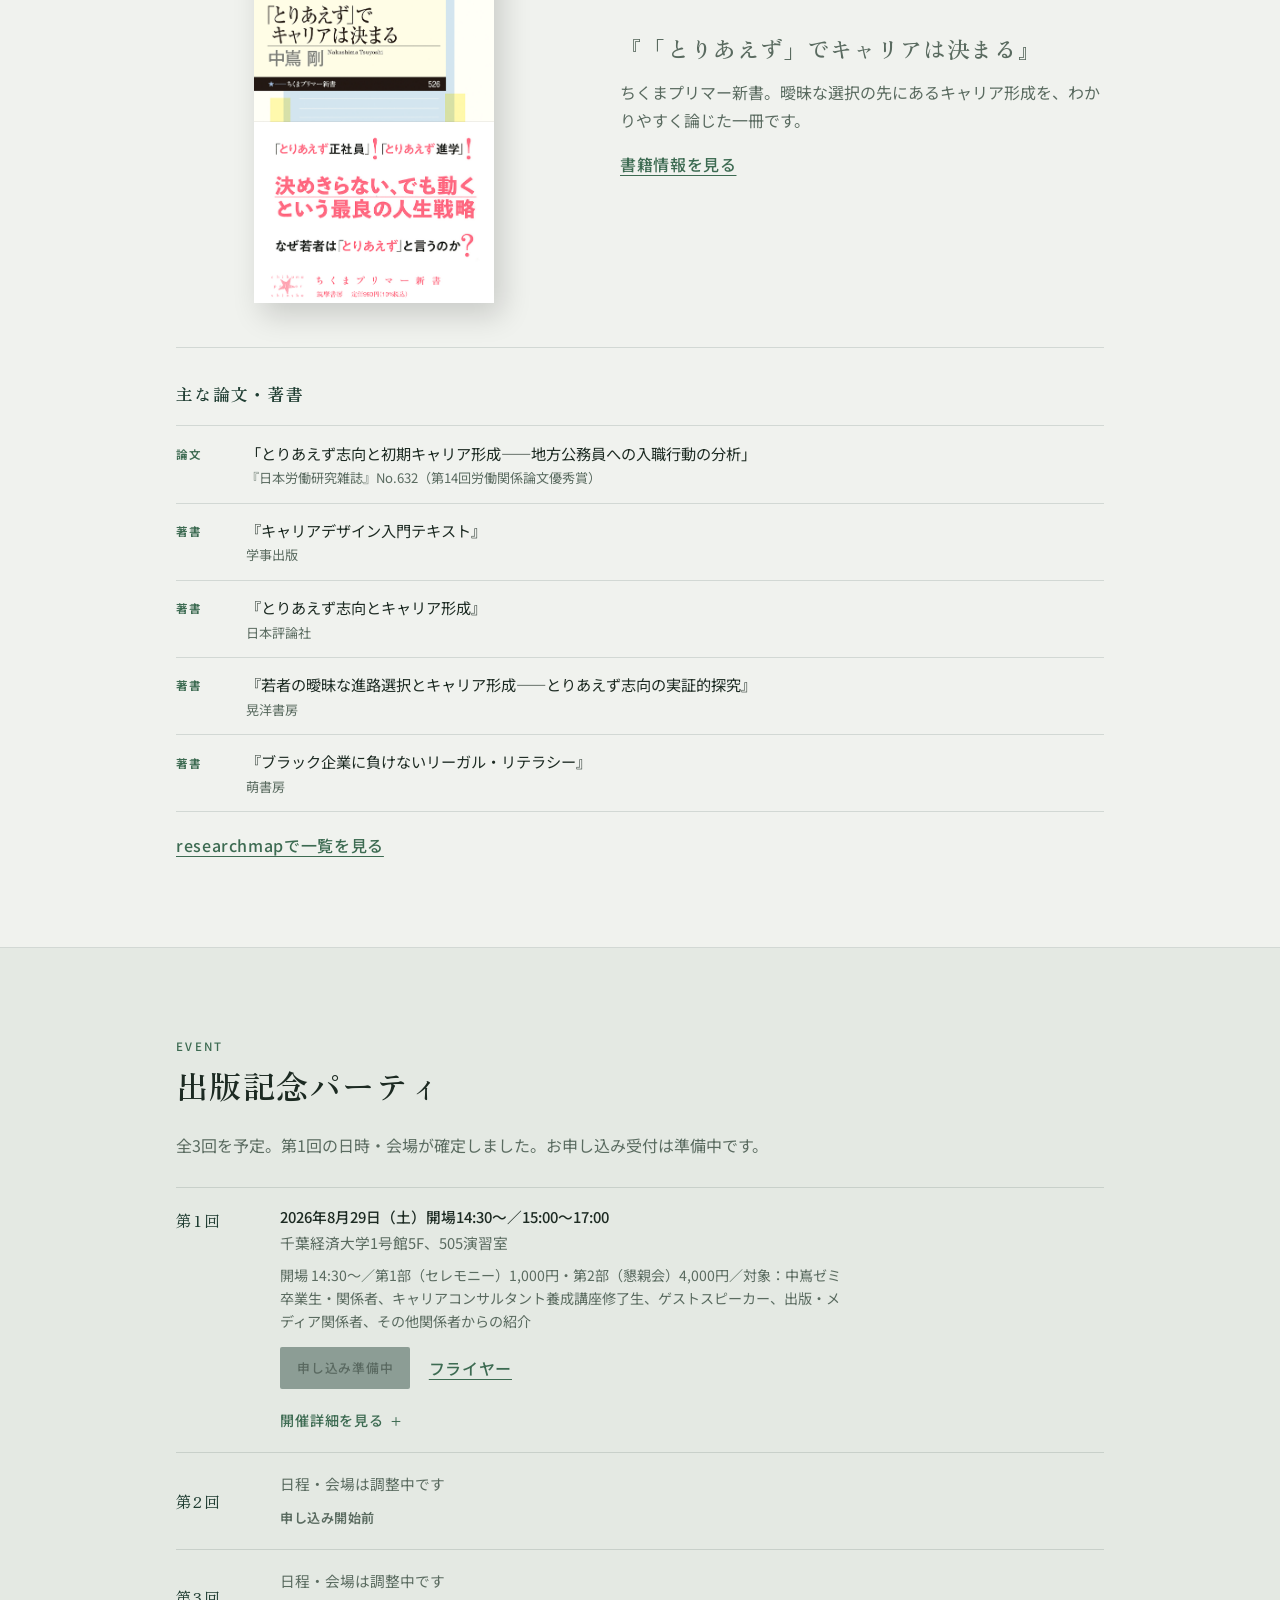
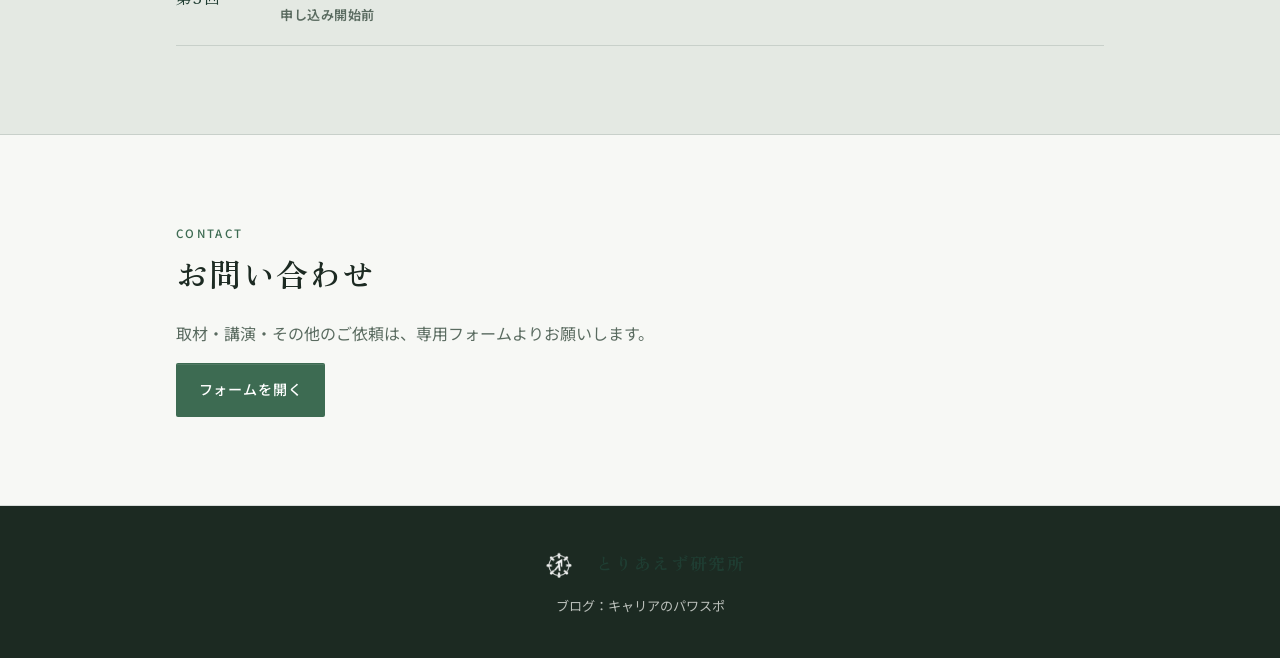
==== commit 627e2f5a: "Restore library hero background from a local image asset. Co-authored-by: Cursor <cursoragent@cursor" ====
--- a/design-proposals/index.html
+++ b/design-proposals/index.html
@@ -49,14 +49,7 @@
   <main>
     <section class="hero" aria-label="ヒーロー">
       <div class="hero__media" aria-hidden="true">
-        <div class="hero__backdrop"></div>
-        <img
-          class="hero__book"
-          src="images/toriaezu-career-book.png"
-          alt=""
-          width="440"
-          height="700"
-        />
+        <div class="hero__image"></div>
         <div class="hero__veil"></div>
       </div>
       <div class="hero__content">
--- a/design-proposals/styles.css
+++ b/design-proposals/styles.css
@@ -50,10 +50,8 @@
   outline-offset: 2px;
 }
 
-@media (min-width: 721px) {
-  .hero .btn--ghost:focus-visible {
-    outline-color: #fff;
-  }
+.hero .btn--ghost:focus-visible {
+  outline-color: #fff;
 }
 
 .party__details-summary:focus-visible {
@@ -318,92 +316,30 @@
 .hero__media {
   position: absolute;
   inset: 0;
-  background: var(--hero-image);
-}
-
-.hero__backdrop {
+}
+
+.hero__image {
+  position: absolute;
+  inset: -4%;
+  background-color: #1a2f4a;
+  background-image:
+    radial-gradient(ellipse 80% 60% at 70% 40%, rgba(255, 255, 255, 0.08), transparent 55%),
+    linear-gradient(var(--hero-image-tint, rgba(20, 35, 55, 0.35)), var(--hero-image-tint, rgba(20, 35, 55, 0.35))),
+    url("images/hero-library.jpg");
+  background-size: cover;
+  background-position: center 40%;
+  animation: hero-drift 28s ease-in-out infinite alternate;
+}
+
+.hero__image::after {
+  content: "";
   position: absolute;
   inset: 0;
-  background:
-    radial-gradient(ellipse 70% 55% at 72% 42%, rgba(255, 255, 255, 0.1), transparent 58%),
-    var(--hero-image);
-}
-
-.hero__book {
-  position: absolute;
-  top: 0;
-  right: 0;
-  bottom: 0;
-  width: min(52vw, 34rem);
-  height: 100%;
-  object-fit: cover;
-  object-position: center top;
-  filter: drop-shadow(-18px 0 40px rgba(0, 0, 0, 0.28));
-  animation: hero-drift 28s ease-in-out infinite alternate;
-}
-
-@media (max-width: 720px) {
-  .hero {
-    display: flex;
-    flex-direction: column;
-    align-items: stretch;
-    min-height: 0;
-    color: var(--ink);
-    background: var(--bg);
-  }
-
-  .hero__content {
-    order: 1;
-    max-width: none;
-    padding: 2rem clamp(1.25rem, 4vw, 3rem) 1.5rem;
-  }
-
-  .hero__media {
-    position: relative;
-    order: 2;
-    inset: auto;
-    display: flex;
-    justify-content: center;
-    align-items: center;
-    padding: 0.5rem 1.25rem 2.25rem;
-    background: linear-gradient(180deg, var(--bg) 0%, var(--bg-elevated) 100%);
-  }
-
-  .hero__backdrop,
-  .hero__veil {
-    display: none;
-  }
-
-  .hero__book {
-    position: relative;
-    inset: auto;
-    width: min(58%, 13.5rem);
-    height: auto;
-    object-fit: contain;
-    object-position: center top;
-    opacity: 1;
-    filter: drop-shadow(0 14px 28px rgba(0, 0, 0, 0.18));
-    animation: none;
-  }
-
-  .hero__lead {
-    color: var(--ink-muted);
-  }
-
-  .hero .btn--primary {
-    background: var(--accent);
-    color: #fff;
-  }
-
-  .hero .btn--ghost {
-    border-color: color-mix(in srgb, var(--brand) 28%, transparent);
-    color: var(--brand);
-    background: transparent;
-  }
-
-  .hero .btn--ghost:hover {
-    background: var(--accent-soft);
-  }
+  background-image:
+    linear-gradient(rgba(255, 255, 255, 0.03) 1px, transparent 1px),
+    linear-gradient(90deg, rgba(255, 255, 255, 0.03) 1px, transparent 1px);
+  background-size: 48px 48px;
+  opacity: 0.35;
 }
 
 .hero__veil {
@@ -538,21 +474,19 @@
   filter: brightness(1.08);
 }
 
-@media (min-width: 721px) {
-  .hero .btn--primary {
-    background: #fff;
-    color: var(--brand);
-  }
-
-  .hero .btn--ghost {
-    border-color: rgba(255, 255, 255, 0.45);
-    color: #fff;
-    background: transparent;
-  }
-
-  .hero .btn--ghost:hover {
-    background: rgba(255, 255, 255, 0.1);
-  }
+.hero .btn--primary {
+  background: #fff;
+  color: var(--brand);
+}
+
+.hero .btn--ghost {
+  border-color: rgba(255, 255, 255, 0.45);
+  color: #fff;
+  background: transparent;
+}
+
+.hero .btn--ghost:hover {
+  background: rgba(255, 255, 255, 0.1);
 }
 
 .btn--small {
@@ -1226,8 +1160,7 @@
 .block,
 .site-footer,
 .btn,
-.hero__backdrop,
-.hero__book,
+.hero__image,
 .hero__veil,
 .book__cover-img,
 .profile__photo {
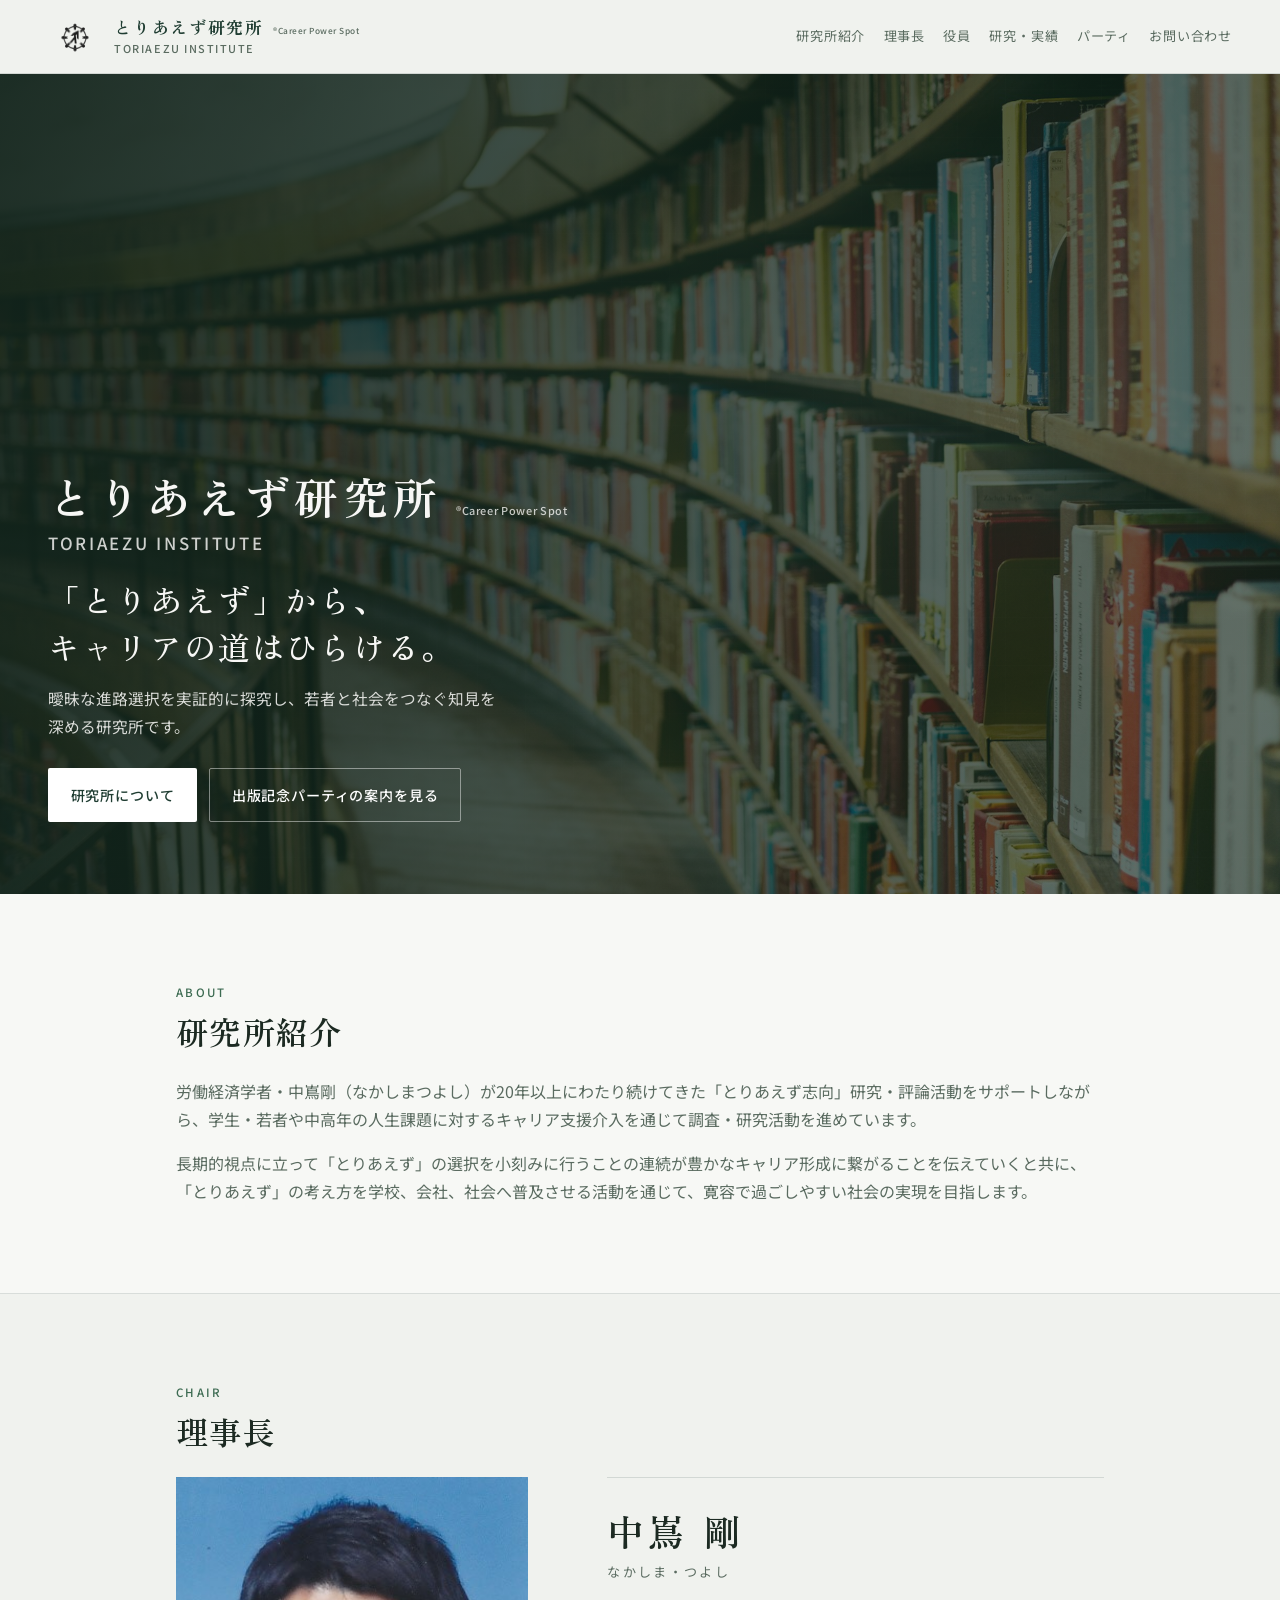
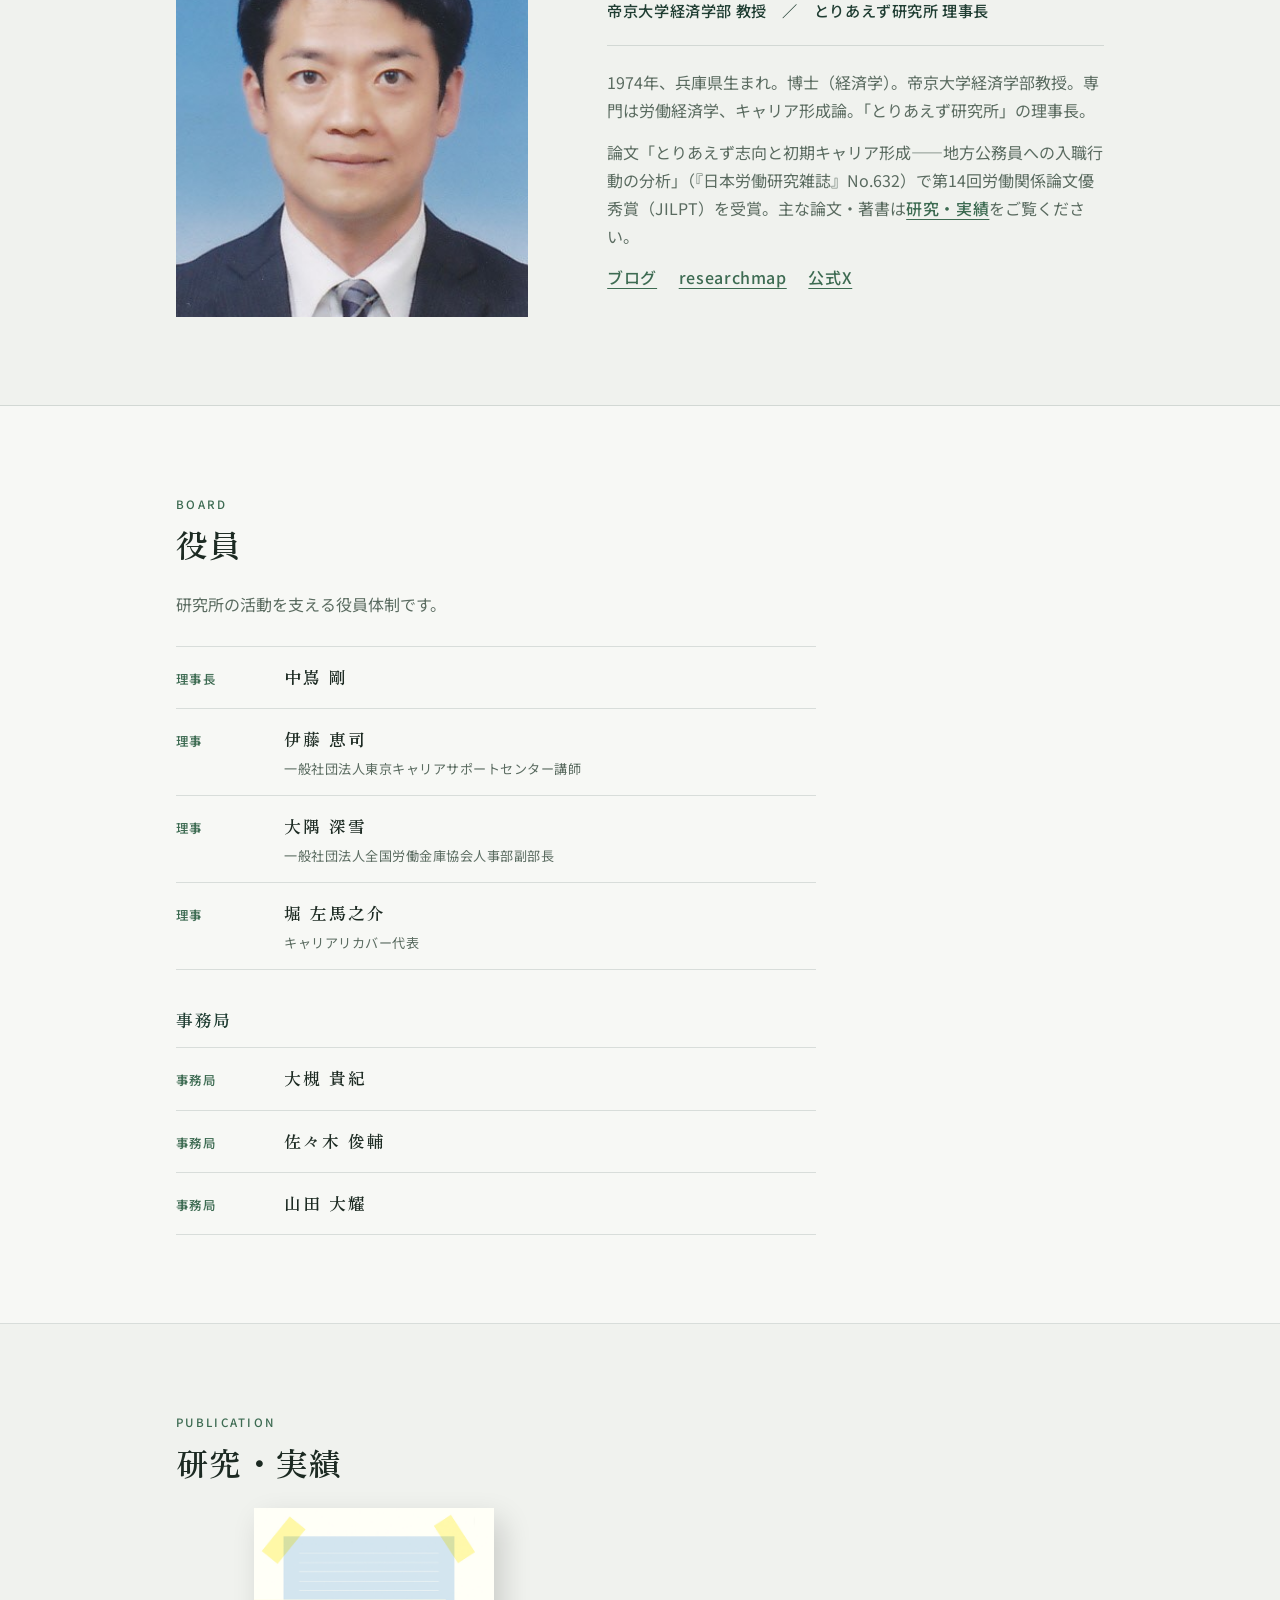
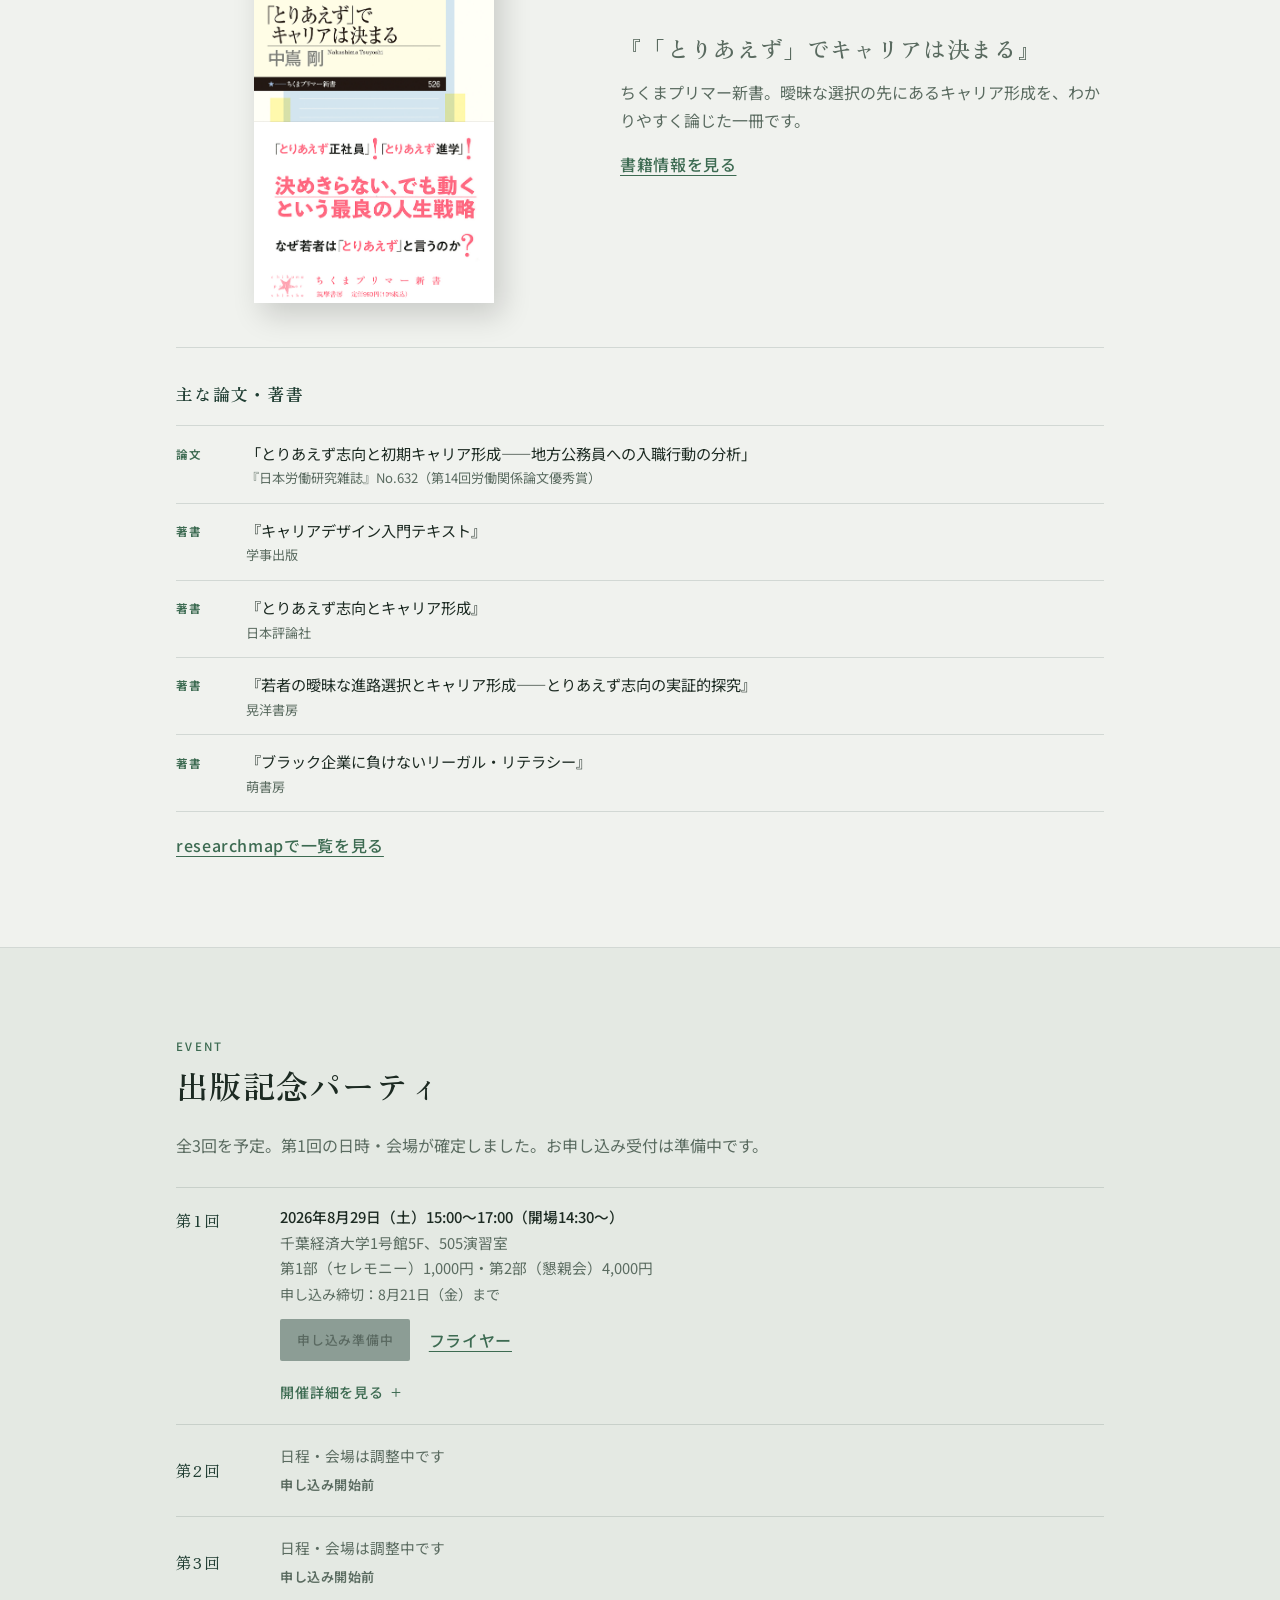
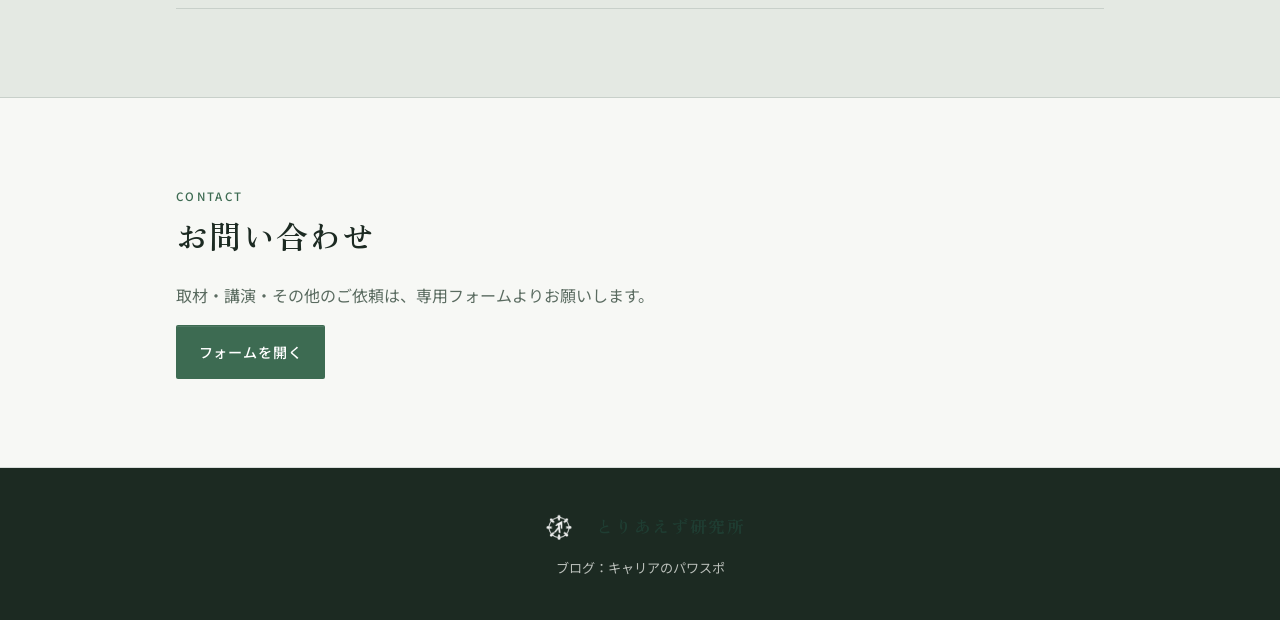
==== commit 2a06cc92: "Add party signup deadline and tighten event detail spacing. Co-authored-by: Cursor <cursoragent@curs" ====
--- a/design-proposals/index.html
+++ b/design-proposals/index.html
@@ -259,12 +259,11 @@
                 <span class="party__num">第1回</span>
                 <div class="party__main">
                   <p class="party__meta">
-                    <span class="party__when">2026年8月29日（土）開場14:30～／15:00～17:00</span>
+                    <span class="party__when">2026年8月29日（土）15:00～17:00（開場14:30～）</span>
                     <span class="party__where">千葉経済大学1号館5F、505演習室</span>
+                    <span class="party__snapshot">第1部（セレモニー）1,000円・第2部（懇親会）4,000円</span>
                   </p>
-                  <p class="party__snapshot">
-                    開場 14:30～／第1部（セレモニー）1,000円・第2部（懇親会）4,000円／対象：中嶌ゼミ卒業生・関係者、キャリアコンサルタント養成講座修了生、ゲストスピーカー、出版・メディア関係者、その他関係者からの紹介
-                  </p>
+                  <p class="party__deadline">申し込み締切：8月21日（金）まで</p>
                   <div class="party__actions">
                     <span class="btn btn--small btn--disabled" aria-disabled="true">申し込み準備中</span>
                     <a class="text-link" href="flyer-party-chiba.html" target="_blank" rel="noopener noreferrer" aria-label="フライヤー（新しいタブで開く）">フライヤー</a>
--- a/design-proposals/styles.css
+++ b/design-proposals/styles.css
@@ -891,7 +891,7 @@
 }
 
 .party__meta {
-  margin: 0 0 0.65rem;
+  margin: 0 0 0.35rem;
   color: var(--ink-muted);
   font-size: 0.92rem;
   display: flex;
@@ -900,7 +900,8 @@
 }
 
 .party__when,
-.party__where {
+.party__where,
+.party__snapshot {
   display: block;
   line-height: 1.5;
 }
@@ -919,11 +920,15 @@
 }
 
 .party__snapshot {
+  color: var(--ink-muted);
+  max-width: 40em;
+}
+
+.party__deadline {
   margin: 0 0 0.85rem;
   color: var(--ink-muted);
   font-size: 0.88rem;
-  line-height: 1.65;
-  max-width: 40em;
+  line-height: 1.5;
 }
 
 .party__actions {
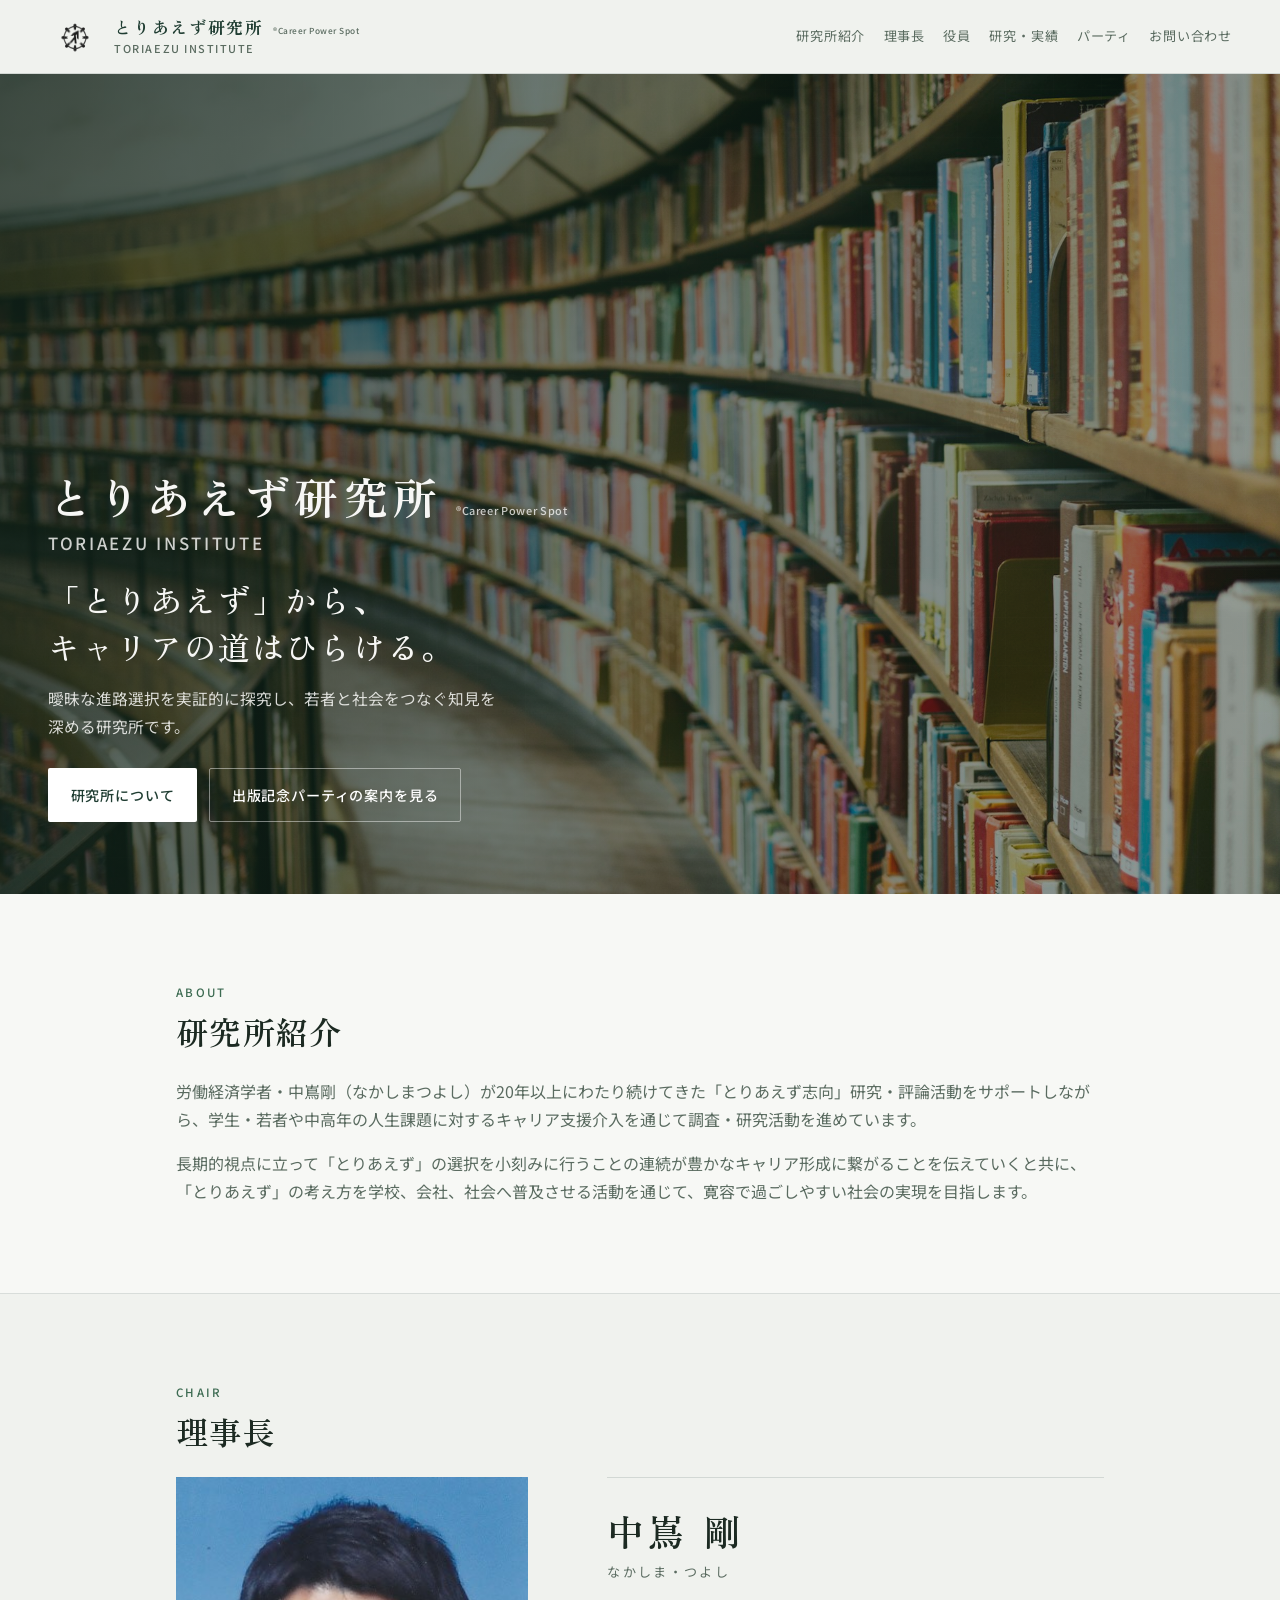
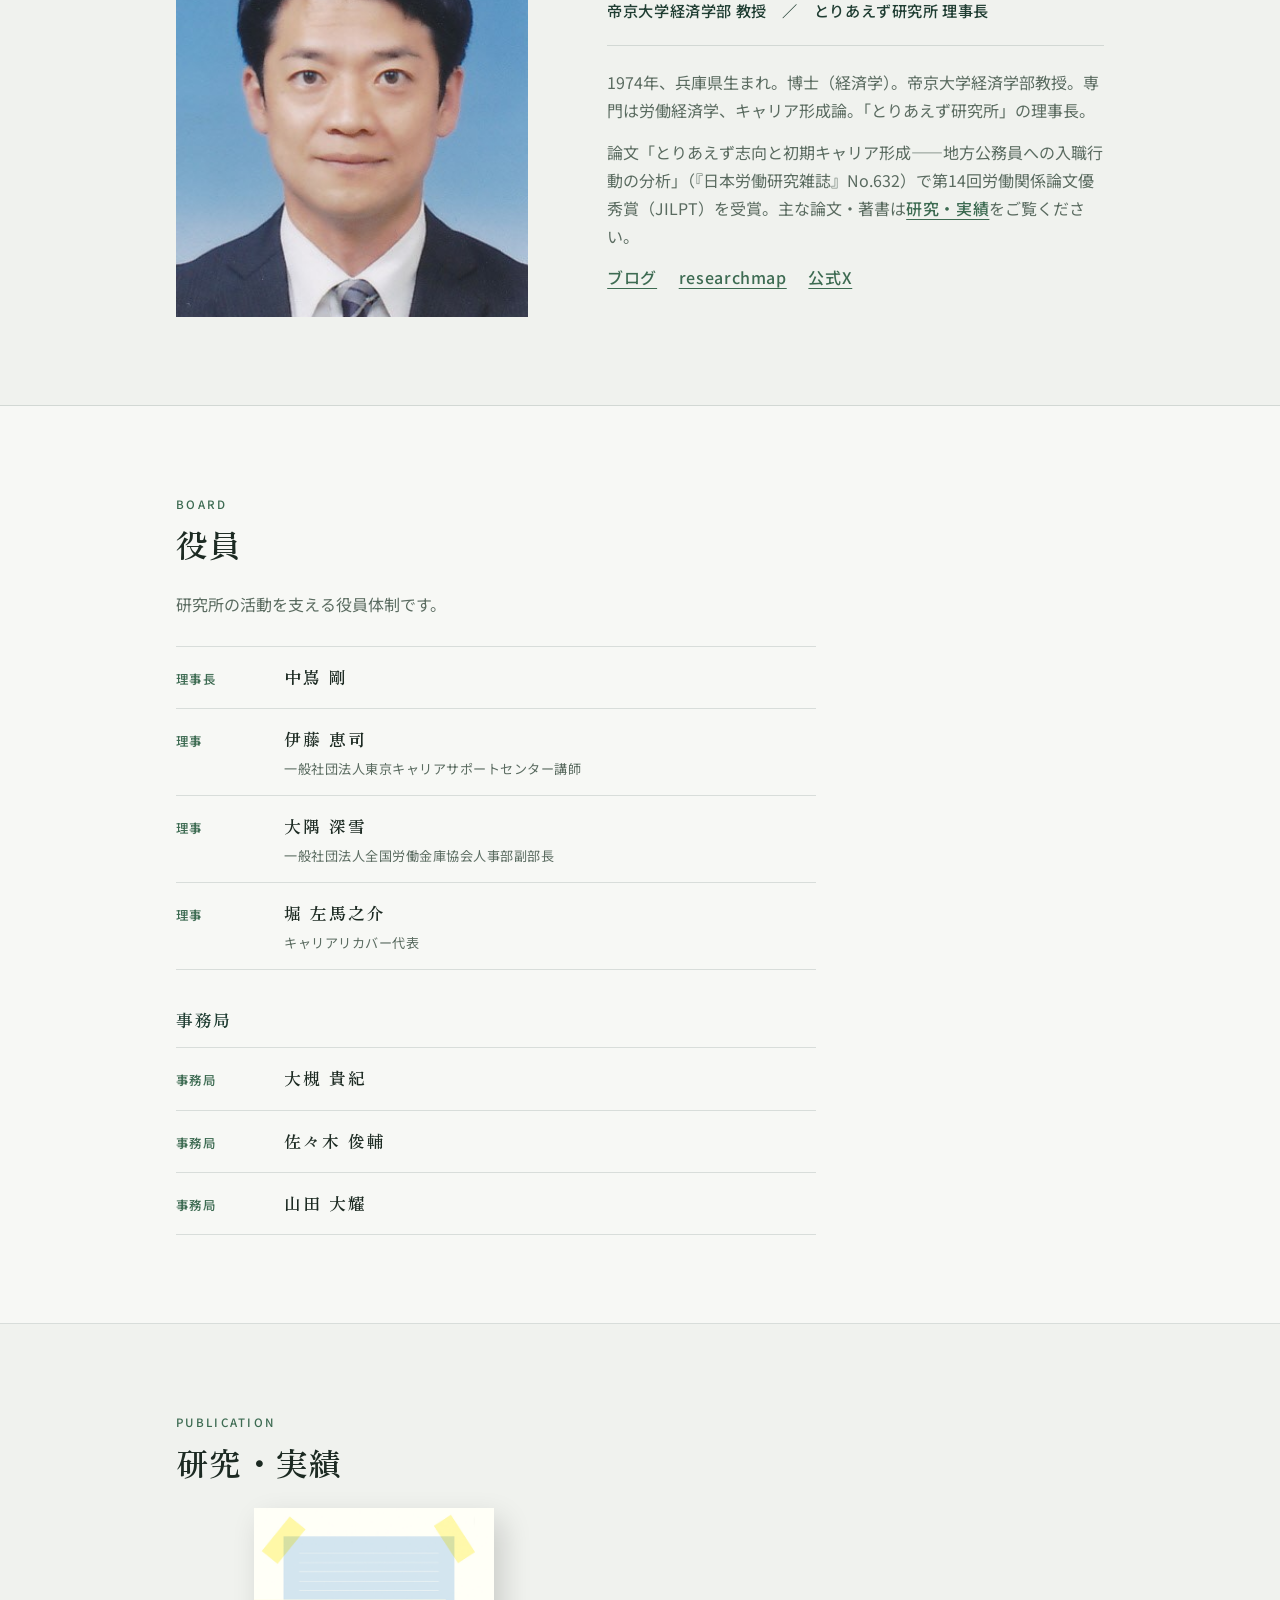
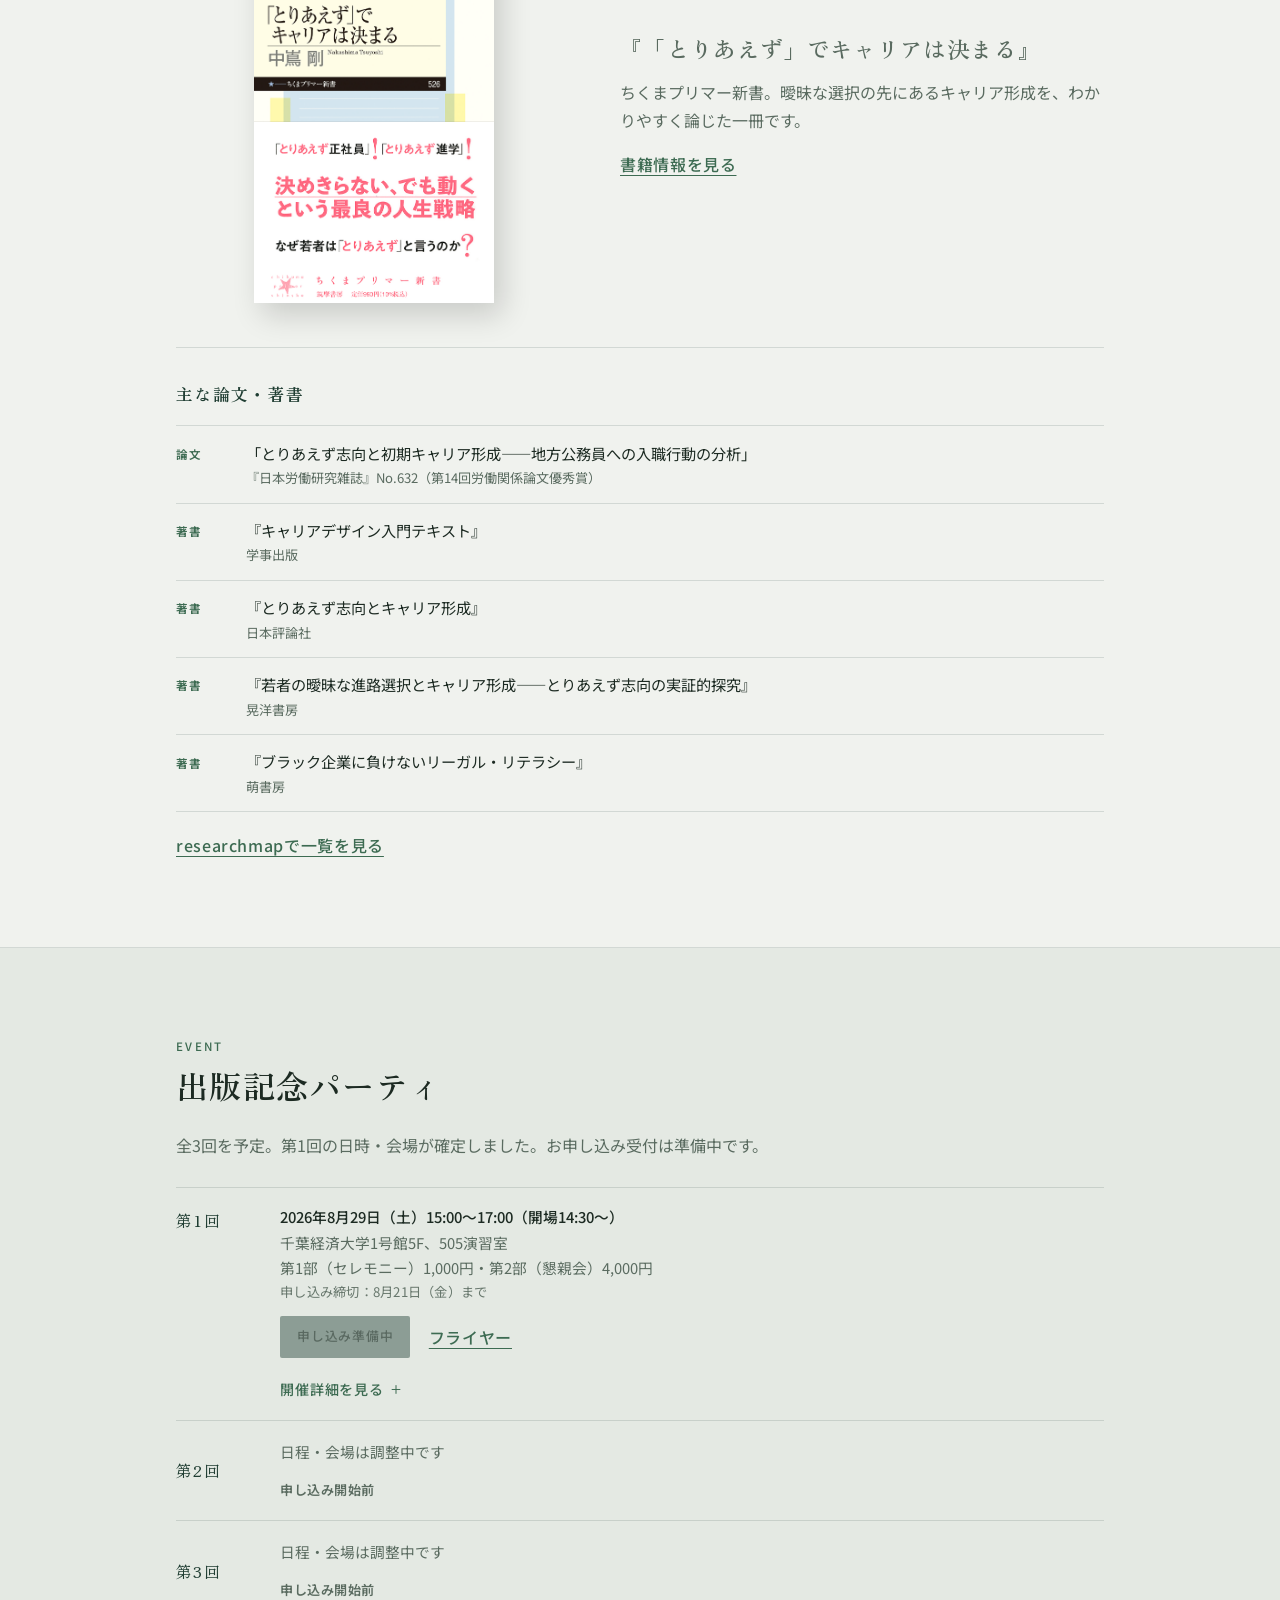
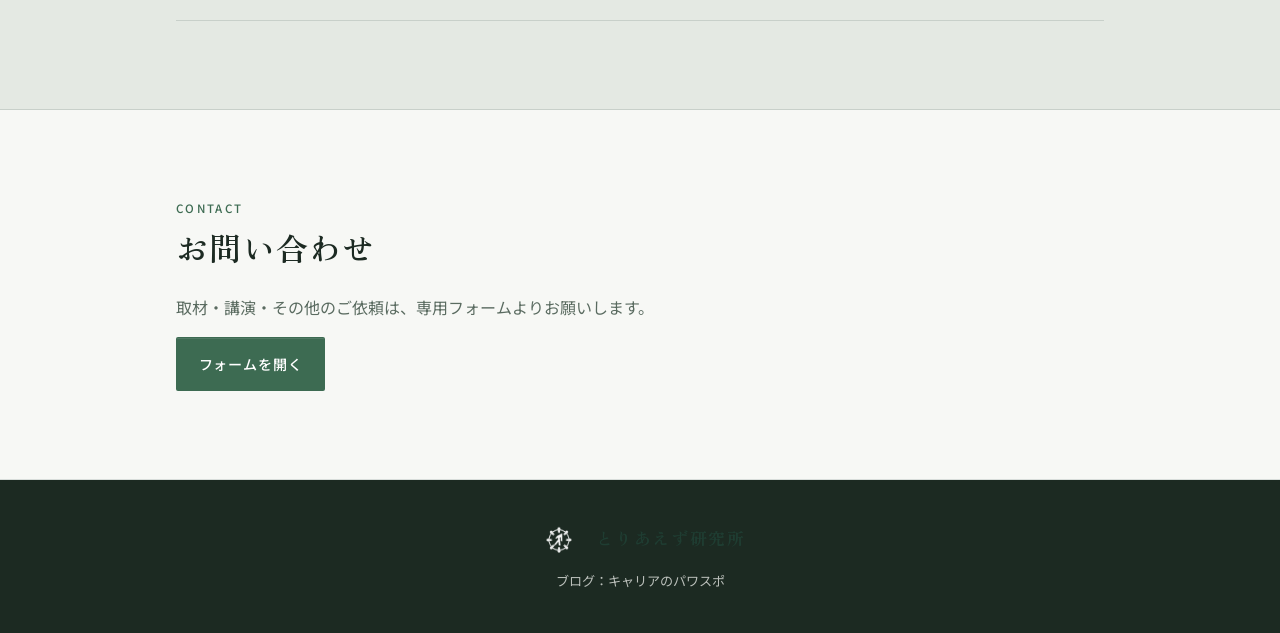
==== commit a1d4f8fb: "Soften hero veil and quiet party deadline styling. Co-authored-by: Cursor <cursoragent@cursor.com>" ====
--- a/design-proposals/index.html
+++ b/design-proposals/index.html
@@ -262,8 +262,8 @@
                     <span class="party__when">2026年8月29日（土）15:00～17:00（開場14:30～）</span>
                     <span class="party__where">千葉経済大学1号館5F、505演習室</span>
                     <span class="party__snapshot">第1部（セレモニー）1,000円・第2部（懇親会）4,000円</span>
+                    <span class="party__deadline">申し込み締切：8月21日（金）まで</span>
                   </p>
-                  <p class="party__deadline">申し込み締切：8月21日（金）まで</p>
                   <div class="party__actions">
                     <span class="btn btn--small btn--disabled" aria-disabled="true">申し込み準備中</span>
                     <a class="text-link" href="flyer-party-chiba.html" target="_blank" rel="noopener noreferrer" aria-label="フライヤー（新しいタブで開く）">フライヤー</a>
--- a/design-proposals/styles.css
+++ b/design-proposals/styles.css
@@ -91,9 +91,9 @@
   --line: rgba(31, 61, 50, 0.14);
   --hero-veil: linear-gradient(
     105deg,
-    rgba(18, 36, 28, 0.9) 0%,
-    rgba(18, 36, 28, 0.58) 48%,
-    rgba(18, 36, 28, 0.28) 100%
+    rgba(18, 36, 28, 0.72) 0%,
+    rgba(18, 36, 28, 0.42) 48%,
+    rgba(18, 36, 28, 0.18) 100%
   );
   --hero-image: linear-gradient(160deg, #3a5c48 0%, #243d32 42%, #14241c 100%);
   --book-cover-bg: linear-gradient(160deg, #1f3d32, #3d6b52);
@@ -103,7 +103,7 @@
   --footer-ink: #f0f2ee;
   --radius: 2px;
   --shadow-btn: 0 1px 0 rgba(255, 255, 255, 0.1) inset;
-  --hero-image-tint: rgba(18, 45, 32, 0.48);
+  --hero-image-tint: rgba(18, 45, 32, 0.28);
 }
 
 /* ---------- Header ---------- */
@@ -323,9 +323,9 @@
   inset: -4%;
   background-color: #1a2f4a;
   background-image:
-    radial-gradient(ellipse 80% 60% at 70% 40%, rgba(255, 255, 255, 0.08), transparent 55%),
-    linear-gradient(var(--hero-image-tint, rgba(20, 35, 55, 0.35)), var(--hero-image-tint, rgba(20, 35, 55, 0.35))),
-    url("images/hero-library.jpg");
+    radial-gradient(ellipse 80% 60% at 70% 40%, rgba(255, 255, 255, 0.06), transparent 55%),
+    linear-gradient(var(--hero-image-tint, rgba(20, 35, 55, 0.28)), var(--hero-image-tint, rgba(20, 35, 55, 0.28))),
+    url("./images/hero-library.jpg");
   background-size: cover;
   background-position: center 40%;
   animation: hero-drift 28s ease-in-out infinite alternate;
@@ -891,7 +891,7 @@
 }
 
 .party__meta {
-  margin: 0 0 0.35rem;
+  margin: 0 0 0.85rem;
   color: var(--ink-muted);
   font-size: 0.92rem;
   display: flex;
@@ -901,7 +901,8 @@
 
 .party__when,
 .party__where,
-.party__snapshot {
+.party__snapshot,
+.party__deadline {
   display: block;
   line-height: 1.5;
 }
@@ -919,16 +920,17 @@
   min-width: 0;
 }
 
-.party__snapshot {
+.party__snapshot,
+.party__deadline {
   color: var(--ink-muted);
   max-width: 40em;
 }
 
 .party__deadline {
-  margin: 0 0 0.85rem;
-  color: var(--ink-muted);
-  font-size: 0.88rem;
-  line-height: 1.5;
+  font-size: 0.9em;
+  font-weight: 400;
+  letter-spacing: 0.02em;
+  opacity: 0.9;
 }
 
 .party__actions {
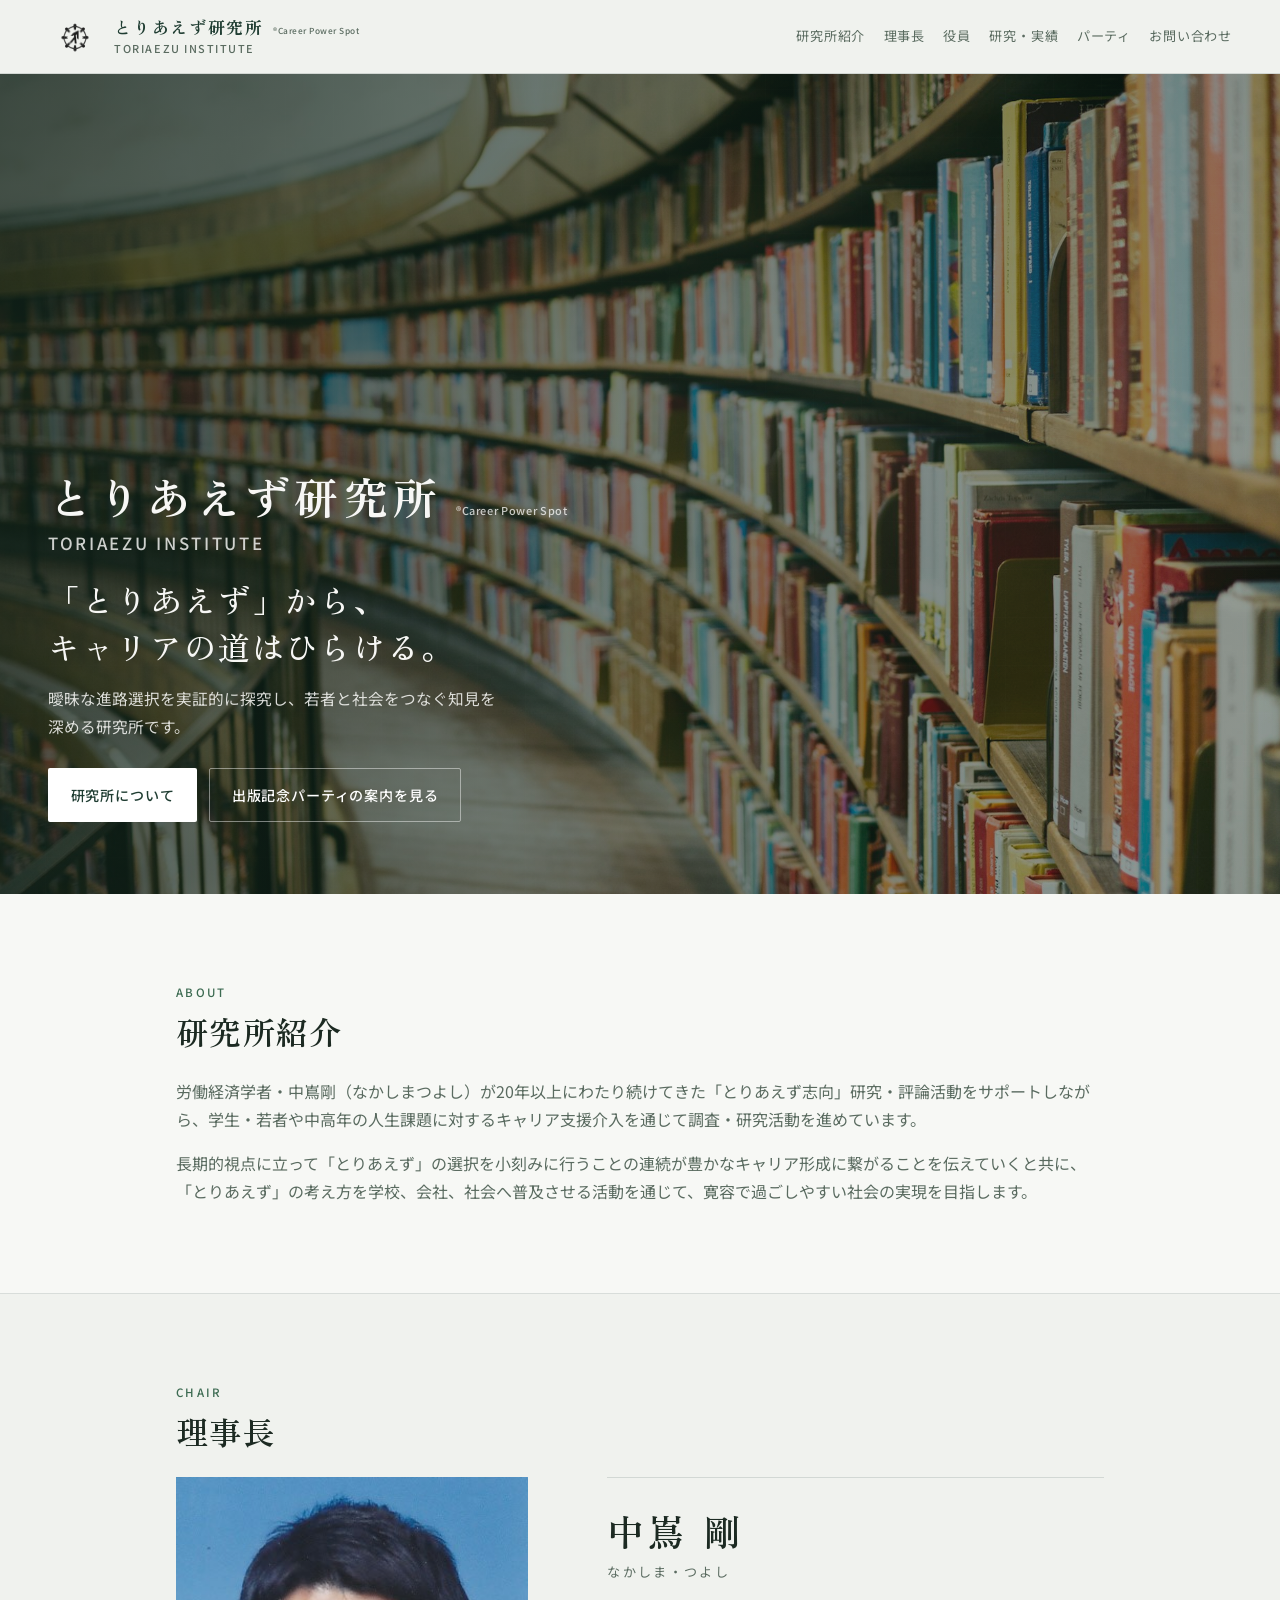
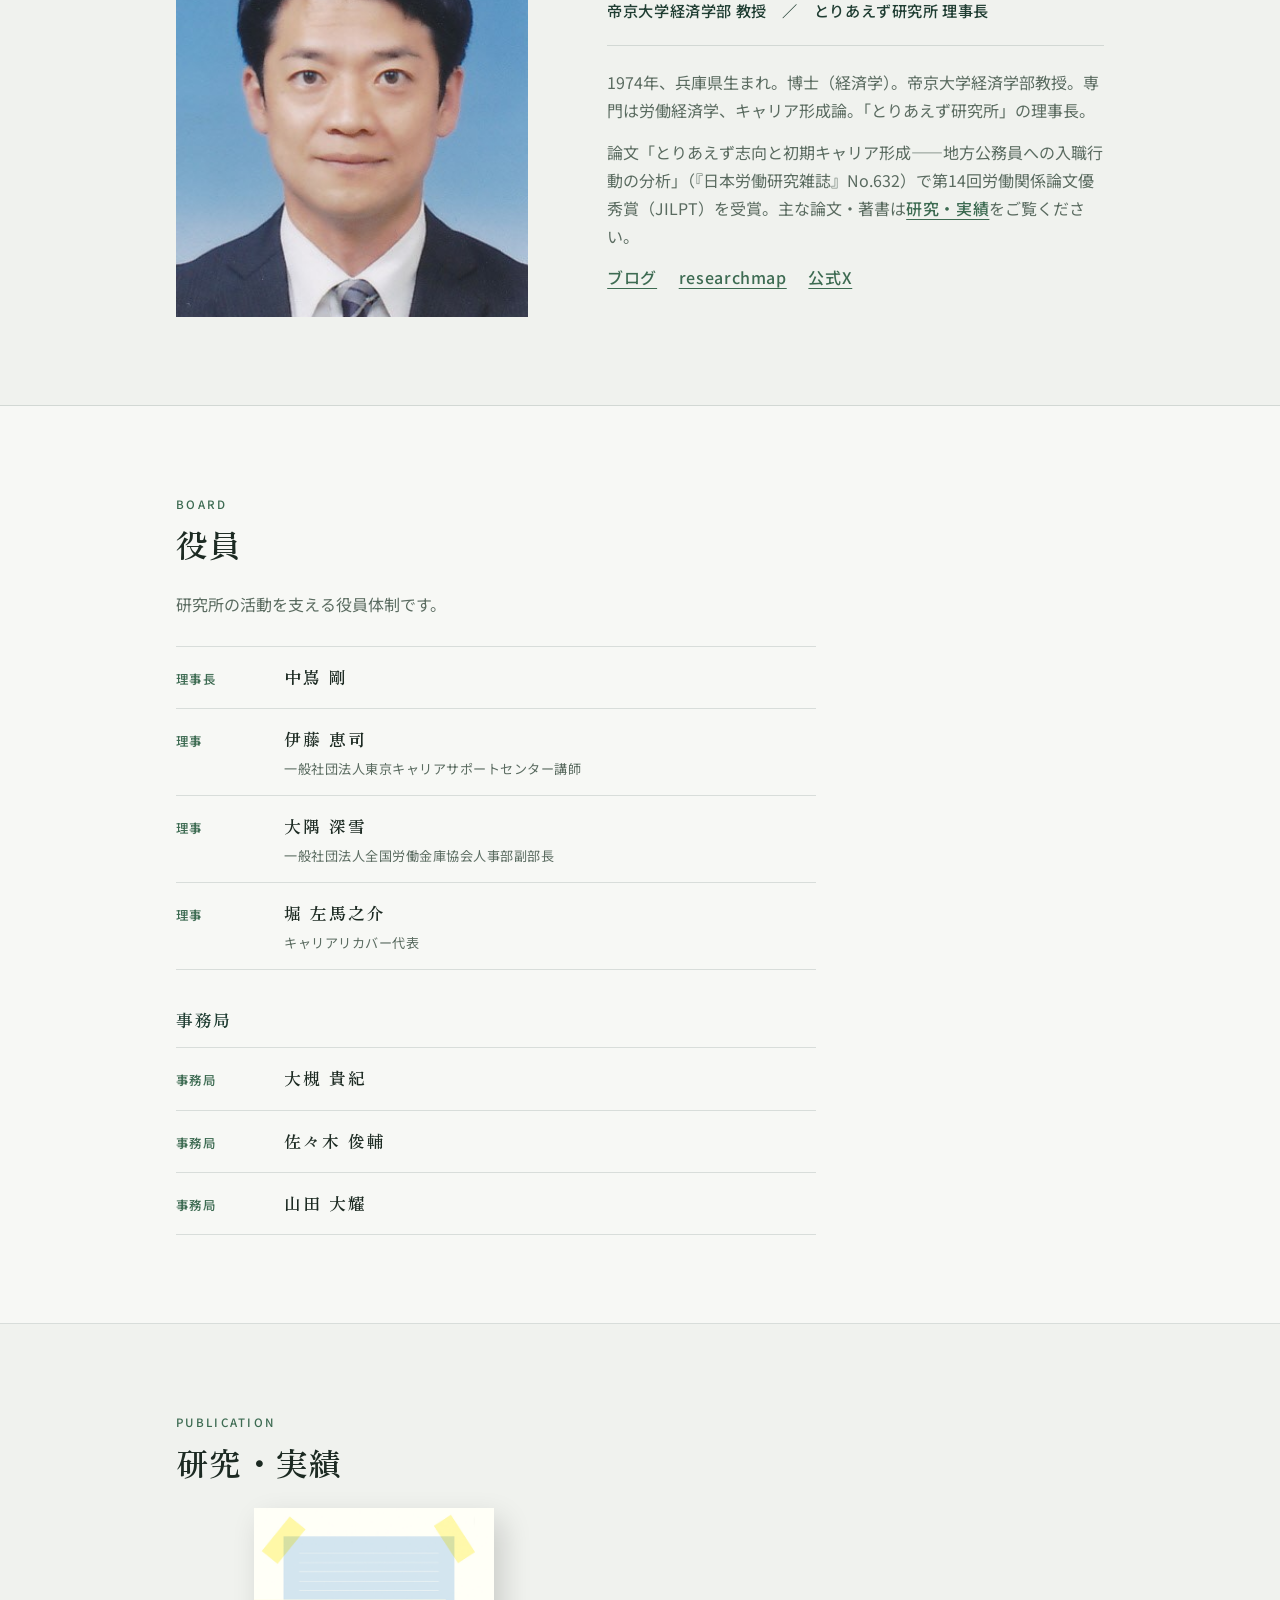
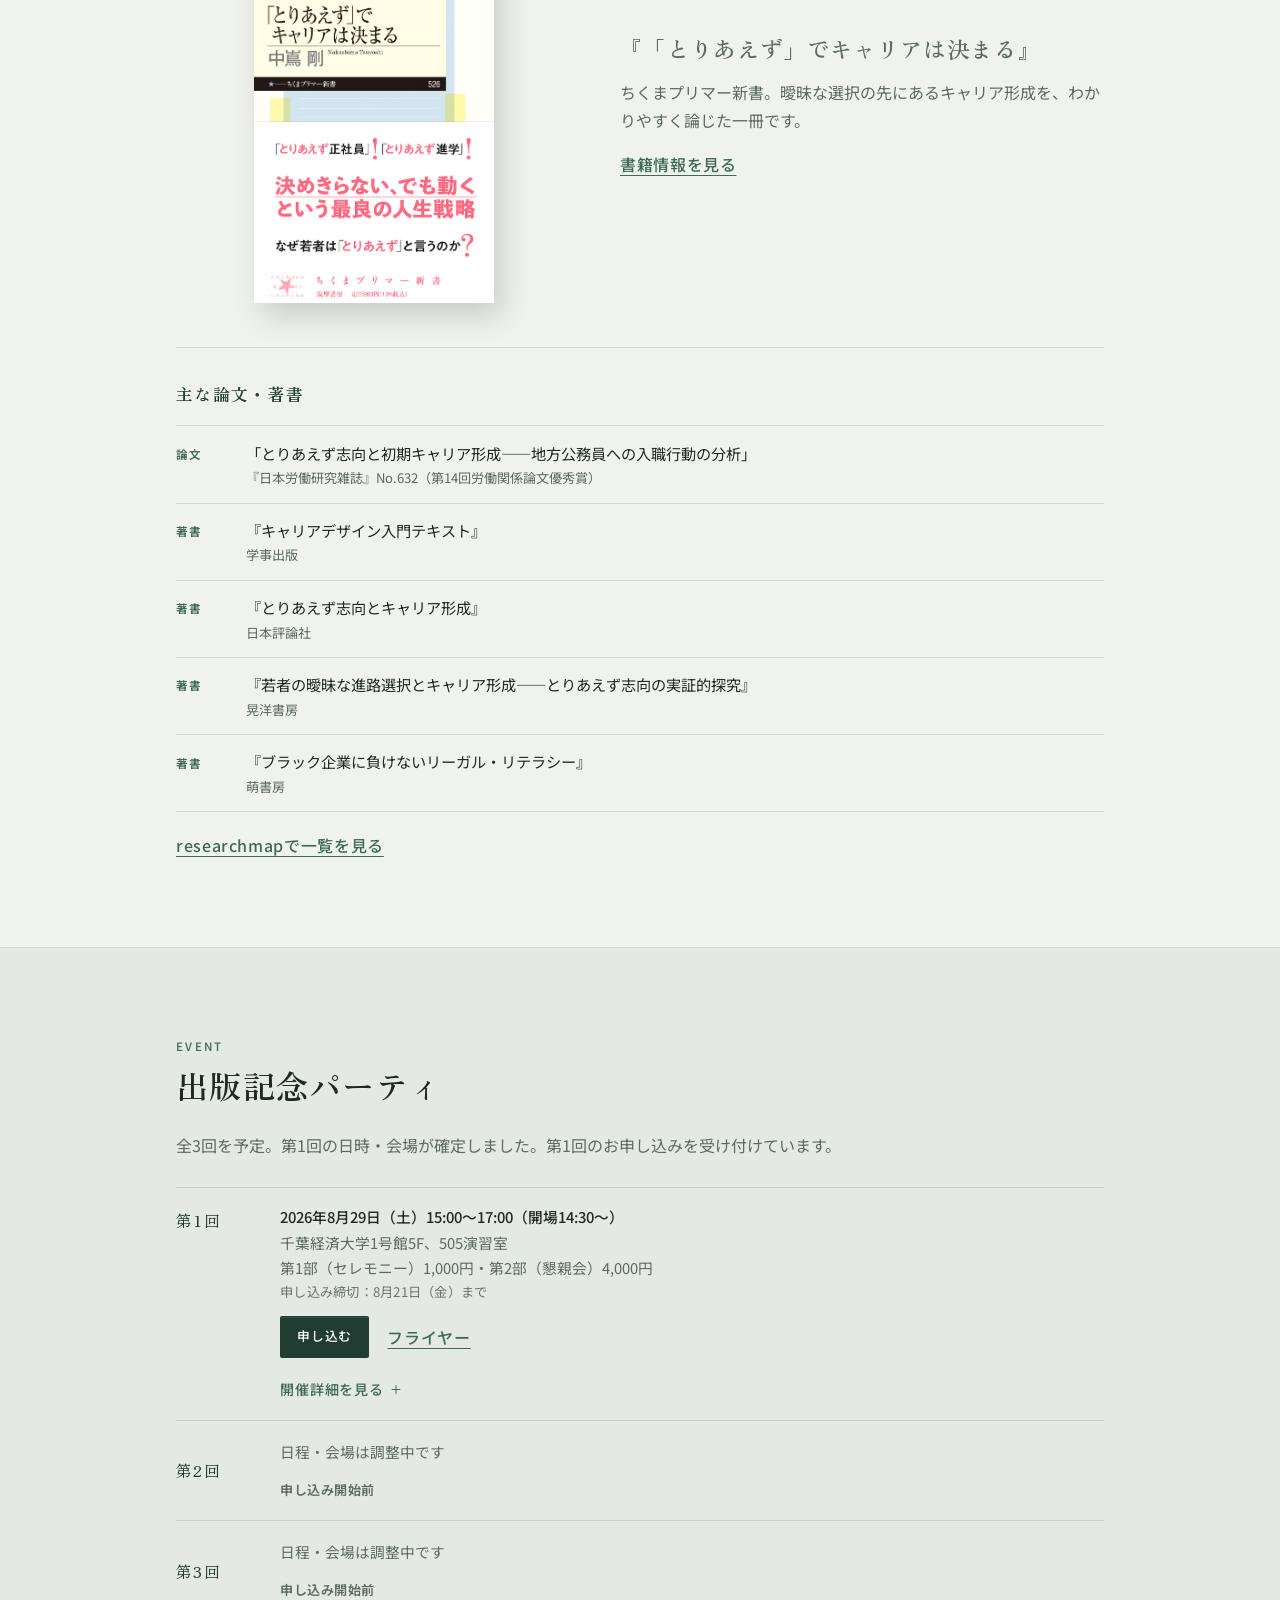
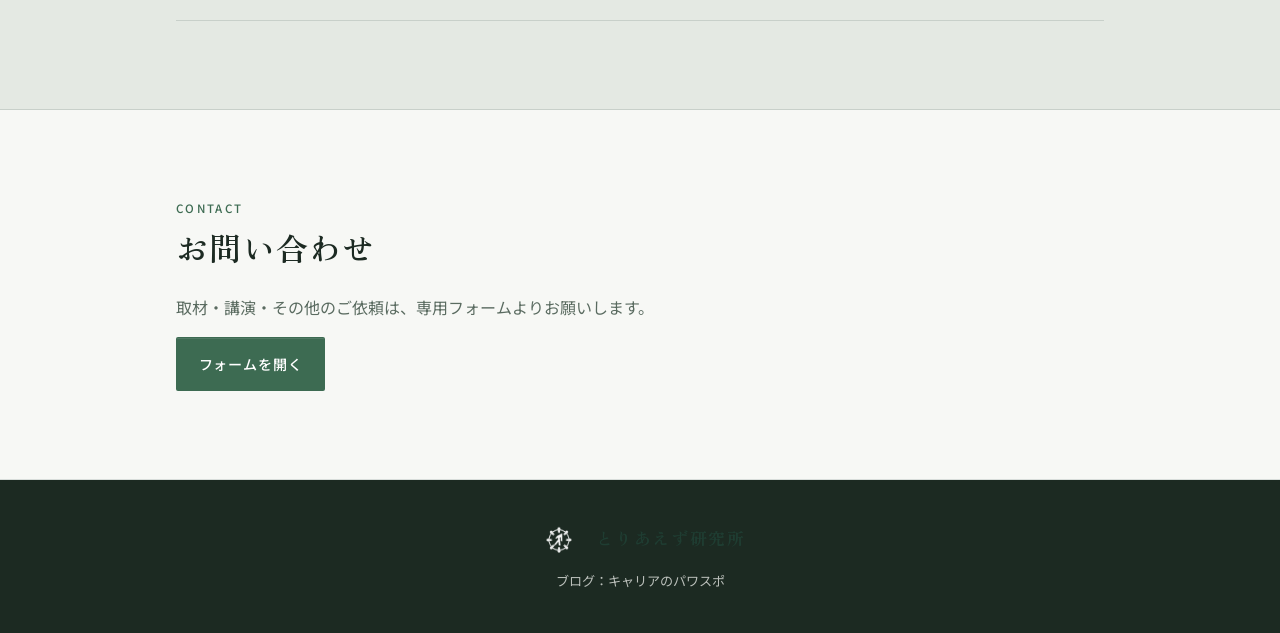
==== commit 31d5df25: "Link the first party signup to Google Forms and update requirements. Co-authored-by: Cursor <cursora" ====
--- a/design-proposals/index.html
+++ b/design-proposals/index.html
@@ -253,7 +253,7 @@
             <h2>出版記念パーティ</h2>
           </header>
           <div class="block__body">
-            <p class="party__lead">全3回を予定。第1回の日時・会場が確定しました。お申し込み受付は準備中です。</p>
+            <p class="party__lead">全3回を予定。第1回の日時・会場が確定しました。第1回のお申し込みを受け付けています。</p>
             <ul class="party__list">
               <li class="party__item party__item--detailed">
                 <span class="party__num">第1回</span>
@@ -265,7 +265,12 @@
                     <span class="party__deadline">申し込み締切：8月21日（金）まで</span>
                   </p>
                   <div class="party__actions">
-                    <span class="btn btn--small btn--disabled" aria-disabled="true">申し込み準備中</span>
+                    <a
+                      class="btn btn--small btn--primary"
+                      href="https://docs.google.com/forms/d/e/1FAIpQLSc6PactGr2tY7BHIubJ7_oXbtdS0CnexeTgPAdfS7SP0Jw9Kw/viewform"
+                      target="_blank"
+                      rel="noopener noreferrer"
+                    >申し込む</a>
                     <a class="text-link" href="flyer-party-chiba.html" target="_blank" rel="noopener noreferrer" aria-label="フライヤー（新しいタブで開く）">フライヤー</a>
                   </div>
                   <details class="party__details">
@@ -322,7 +327,12 @@
                           <li>特製グッズも配布予定です</li>
                         </ul>
                       </div>
-                      <span class="btn btn--small btn--disabled" aria-disabled="true">申し込み準備中</span>
+                      <a
+                        class="btn btn--small btn--primary"
+                        href="https://docs.google.com/forms/d/e/1FAIpQLSc6PactGr2tY7BHIubJ7_oXbtdS0CnexeTgPAdfS7SP0Jw9Kw/viewform"
+                        target="_blank"
+                        rel="noopener noreferrer"
+                      >申し込む</a>
                       <p class="party__flyer-link">
                         <a class="text-link" href="flyer-party-chiba.html" target="_blank" rel="noopener noreferrer" aria-label="フライヤーを見る（Vol.1・千葉・新しいタブで開く）">フライヤーを見る（Vol.1・千葉）</a>
                       </p>
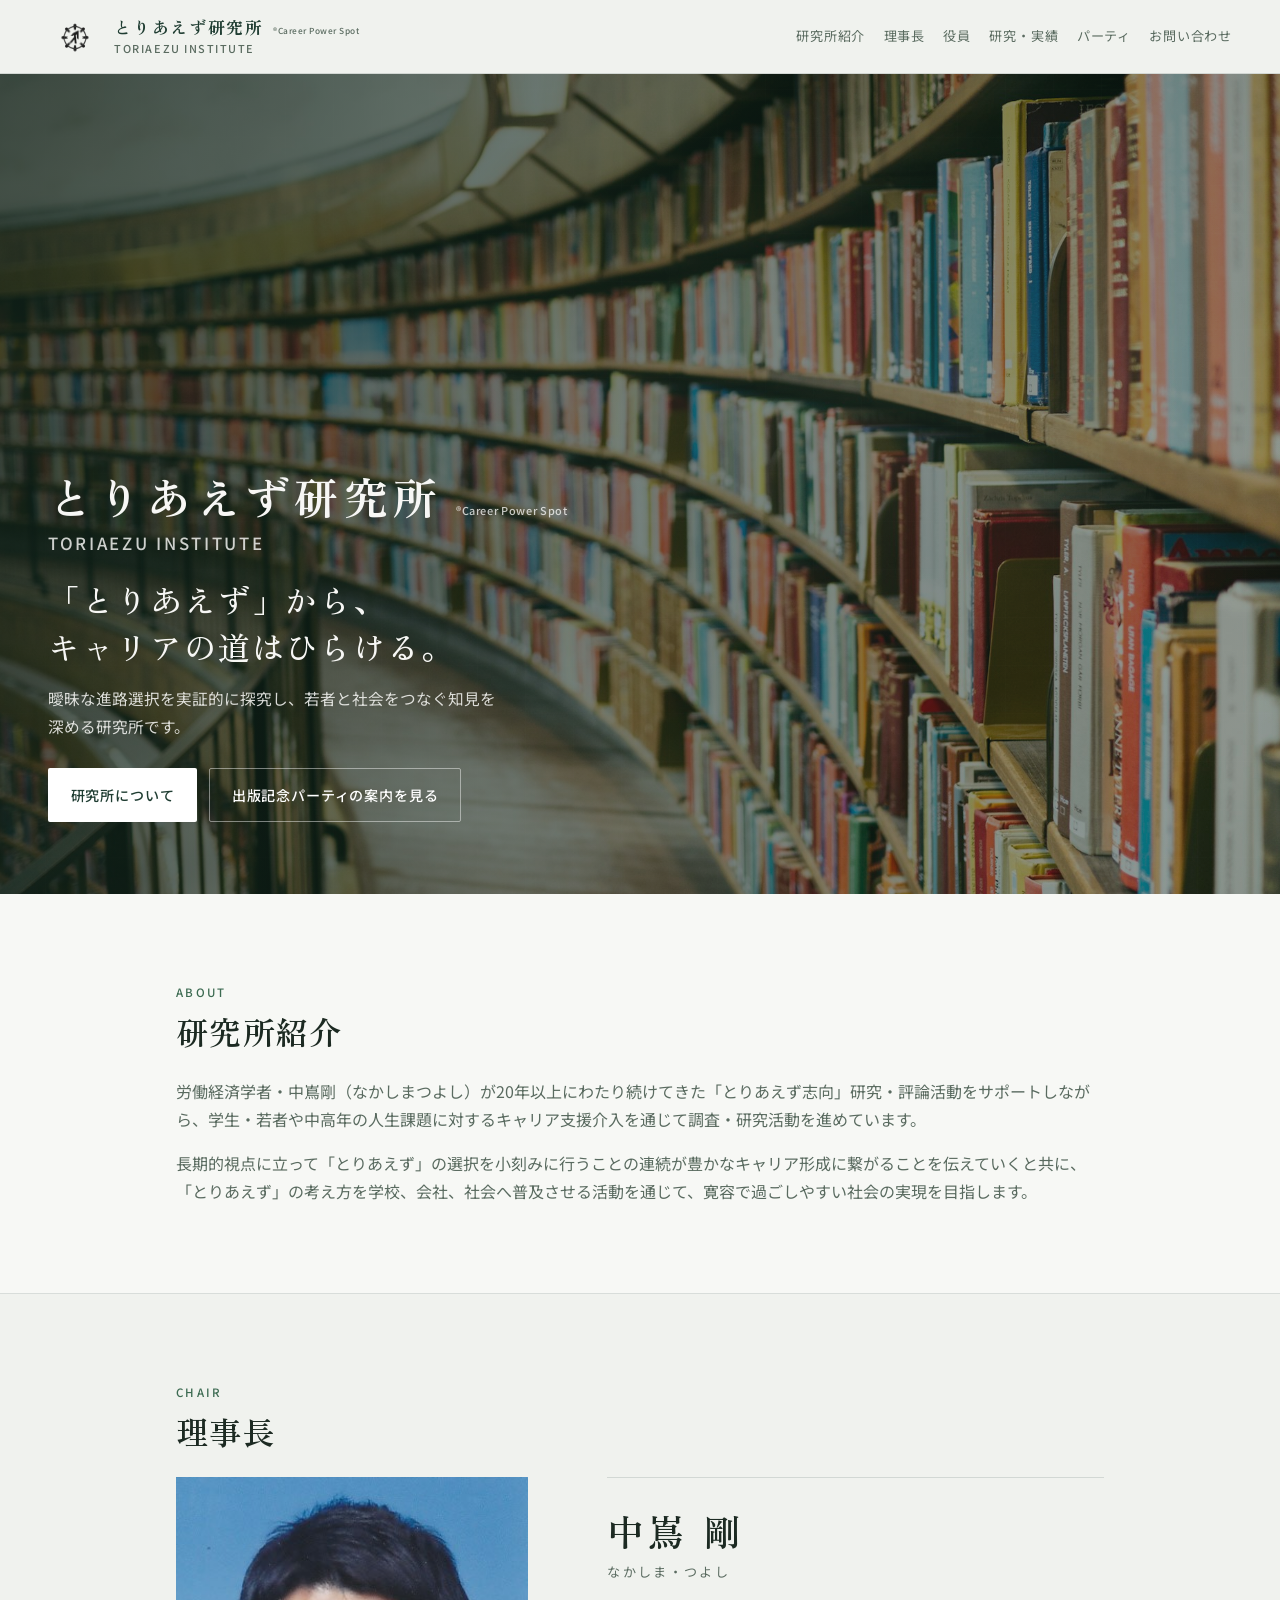
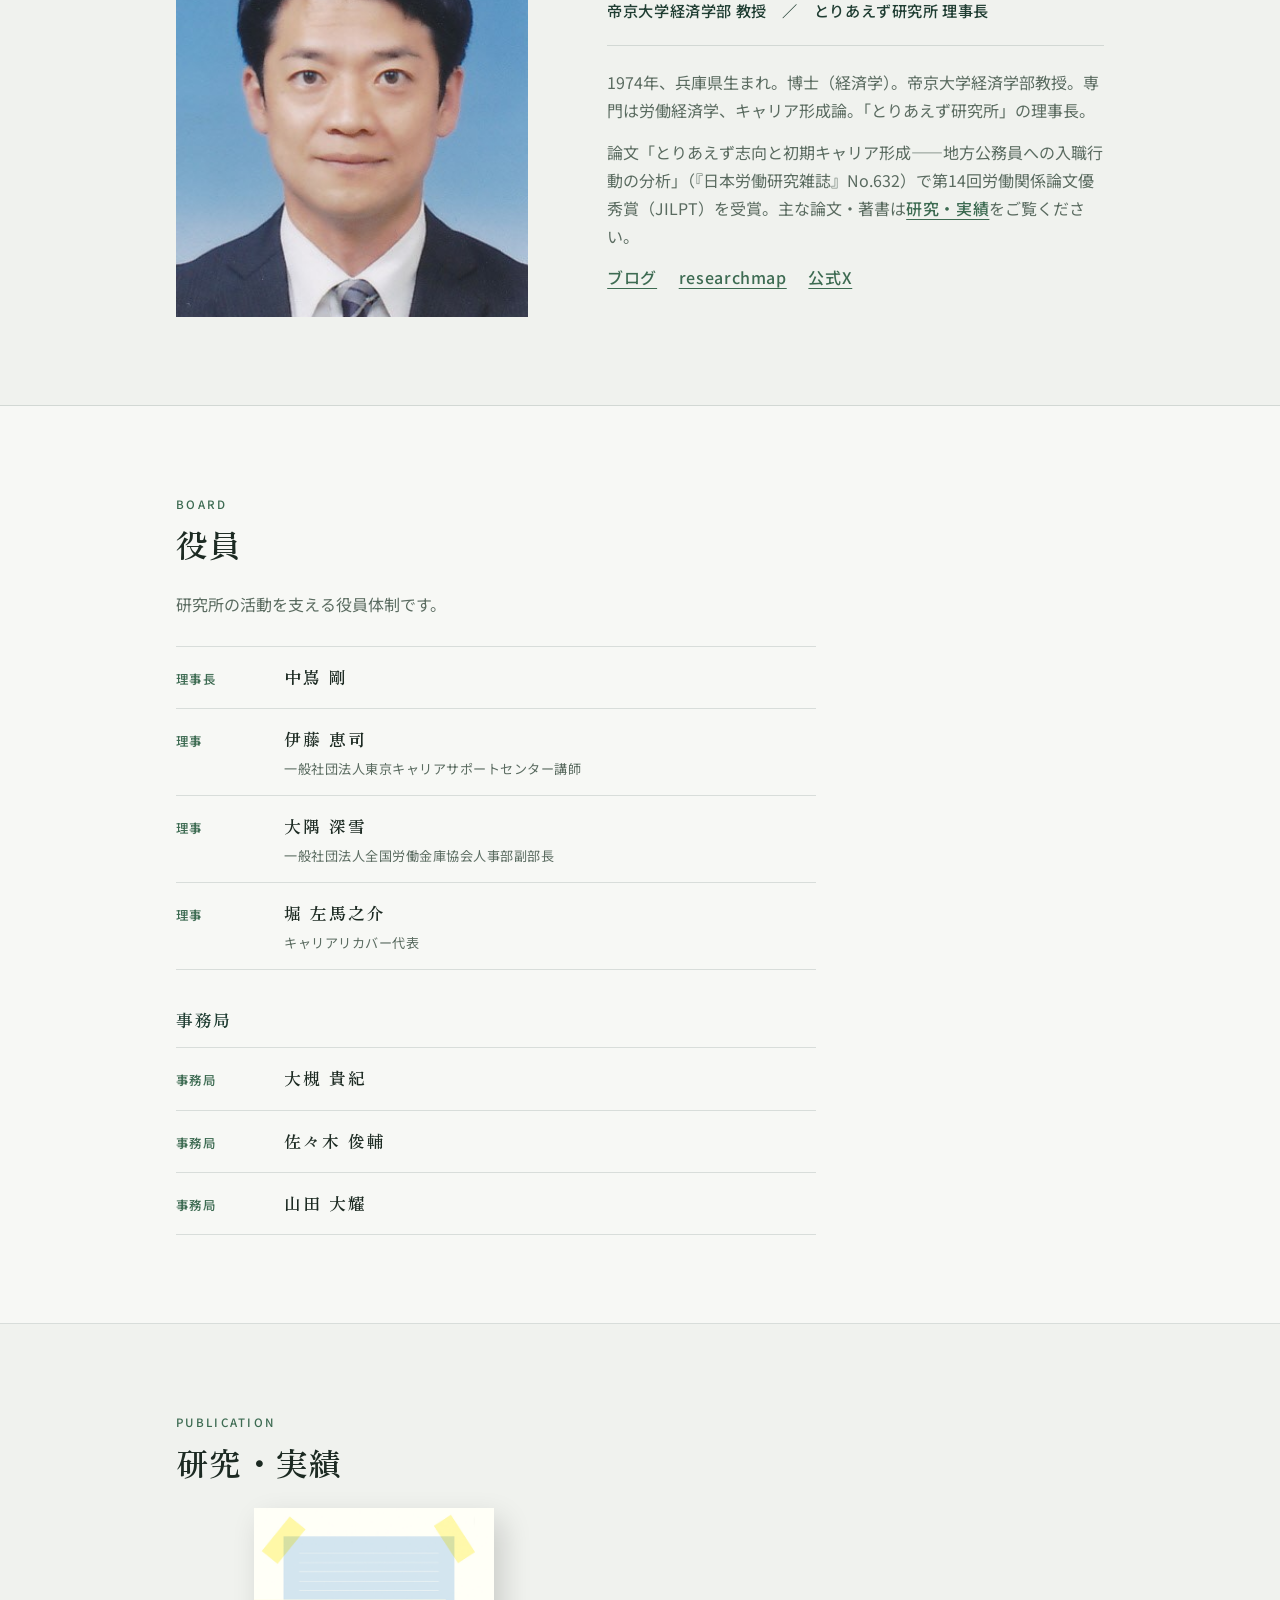
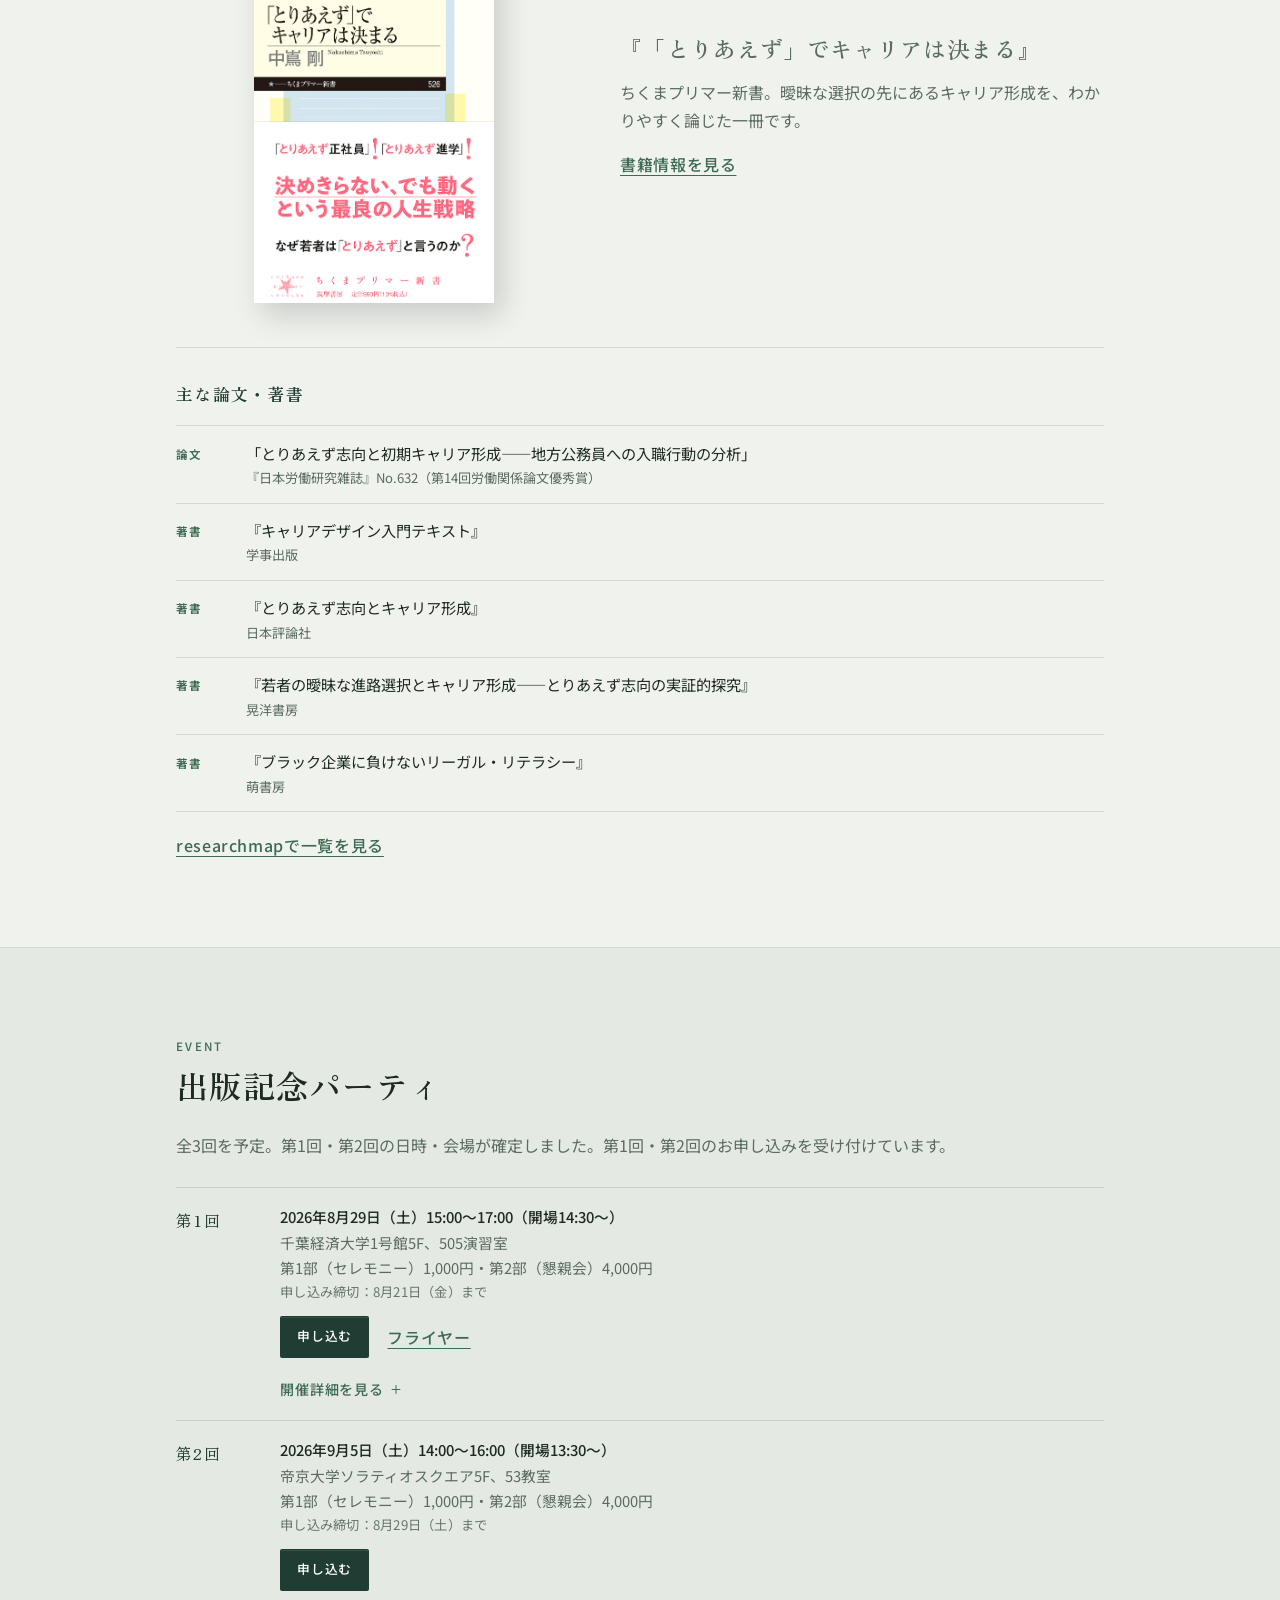
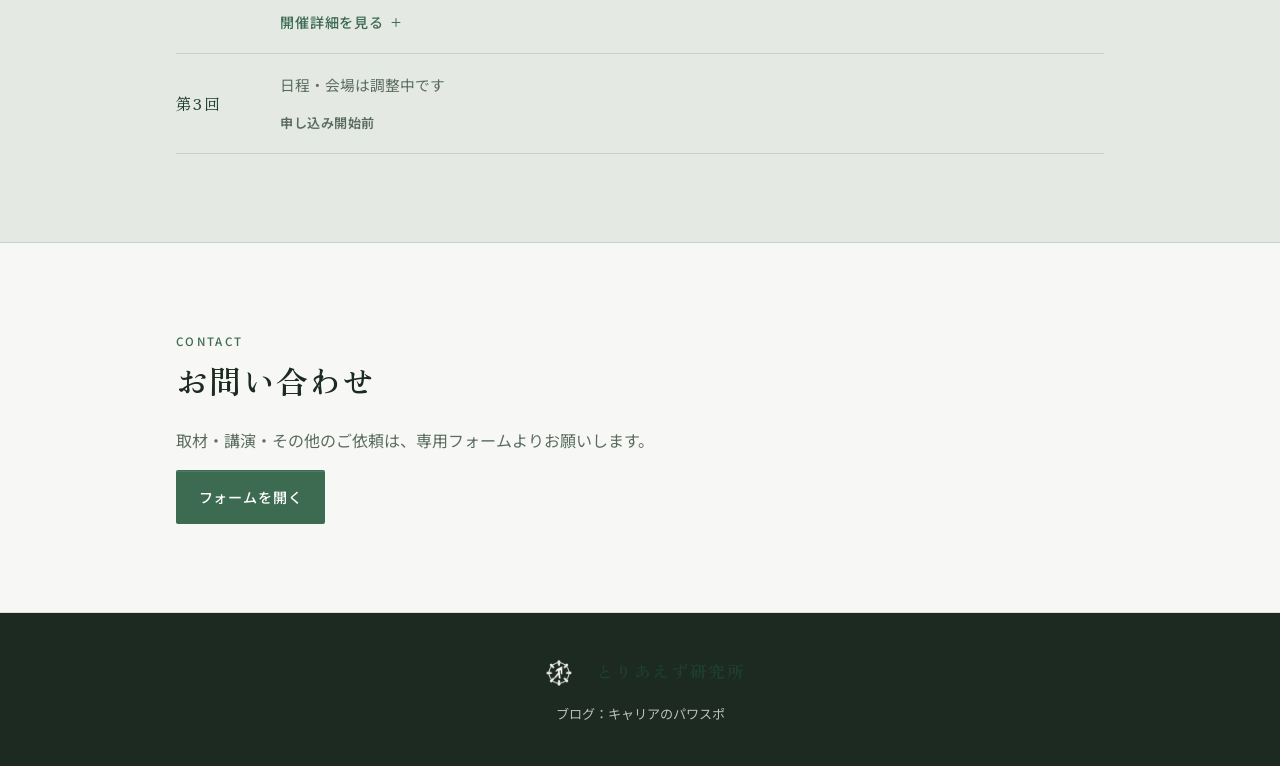
==== commit ff5b4813: "Publish the second party schedule and link its Google Form signup. Co-authored-by: Cursor <cursorage" ====
--- a/design-proposals/index.html
+++ b/design-proposals/index.html
@@ -253,7 +253,7 @@
             <h2>出版記念パーティ</h2>
           </header>
           <div class="block__body">
-            <p class="party__lead">全3回を予定。第1回の日時・会場が確定しました。第1回のお申し込みを受け付けています。</p>
+            <p class="party__lead">全3回を予定。第1回・第2回の日時・会場が確定しました。第1回・第2回のお申し込みを受け付けています。</p>
             <ul class="party__list">
               <li class="party__item party__item--detailed">
                 <span class="party__num">第1回</span>
@@ -340,11 +340,85 @@
                   </details>
                 </div>
               </li>
-              <li class="party__item party__item--pending">
+              <li class="party__item party__item--detailed">
                 <span class="party__num">第2回</span>
-                <div>
-                  <p class="party__meta">日程・会場は調整中です</p>
-                  <p class="party__status">申し込み開始前</p>
+                <div class="party__main">
+                  <p class="party__meta">
+                    <span class="party__when">2026年9月5日（土）14:00～16:00（開場13:30～）</span>
+                    <span class="party__where">帝京大学ソラティオスクエア5F、53教室</span>
+                    <span class="party__snapshot">第1部（セレモニー）1,000円・第2部（懇親会）4,000円</span>
+                    <span class="party__deadline">申し込み締切：8月29日（土）まで</span>
+                  </p>
+                  <div class="party__actions">
+                    <a
+                      class="btn btn--small btn--primary"
+                      href="https://docs.google.com/forms/d/1duKzKDMpuFc7PWygwinVil9-iffjjRxG5owaywbsCwM/viewform"
+                      target="_blank"
+                      rel="noopener noreferrer"
+                    >申し込む</a>
+                  </div>
+                  <details class="party__details">
+                    <summary class="party__details-summary">開催詳細を見る</summary>
+                    <div class="party__details-body">
+                      <div class="party__block">
+                        <h3 class="party__block-title">参加条件</h3>
+                        <ul class="party__plain-list">
+                          <li>中嶌ゼミナールの卒業生およびその関係者</li>
+                          <li>キャリアコンサルタント養成講座修了生</li>
+                          <li>中嶌ゼミにご登壇いただいたゲストスピーカーの皆様</li>
+                          <li>出版・メディア関係者</li>
+                          <li>その他関係者からの紹介</li>
+                        </ul>
+                        <ul class="party__notes">
+                          <li>ドレスコード：お祝いの場であるため、明るく、清潔感のある服装でお願いします</li>
+                          <li>人的ネットワーク形成のために名刺を持参してください</li>
+                        </ul>
+                      </div>
+                      <div class="party__block">
+                        <h3 class="party__block-title">参加費用</h3>
+                        <dl class="party__fee">
+                          <div class="party__fee-row">
+                            <dt>第1部（セレモニー）</dt>
+                            <dd>1,000円</dd>
+                          </div>
+                          <div class="party__fee-row">
+                            <dt>第2部（懇親会）</dt>
+                            <dd>4,000円（事前予約）</dd>
+                          </div>
+                        </dl>
+                        <p class="party__note-inline">出版・メディア関係者の方々は無料でご参加いただけます。</p>
+                      </div>
+                      <div class="party__block">
+                        <h3 class="party__block-title">プログラム</h3>
+                        <ol class="party__program">
+                          <li>司会者の挨拶</li>
+                          <li>来賓（関係者）からの祝辞</li>
+                          <li>著者の挨拶・書籍の紹介</li>
+                          <li>乾杯</li>
+                          <li>ワークショップ（シャッフルタイム）</li>
+                          <li>トークセッション（パネルディスカッション）</li>
+                          <li>著者・関係者の謝辞</li>
+                          <li>閉会の挨拶</li>
+                          <li>記念撮影</li>
+                        </ol>
+                      </div>
+                      <div class="party__block">
+                        <h3 class="party__block-title">参加特典</h3>
+                        <ul class="party__plain-list">
+                          <li>過去の学びを呼び起こし、自己と対話する機会がもてる</li>
+                          <li>参加者同士の繋がりが築ける（縦の繋がり）</li>
+                          <li>参加者全員に本書の掲載記事（“自著を語る”）を無料配布します</li>
+                          <li>特製グッズも配布予定です</li>
+                        </ul>
+                      </div>
+                      <a
+                        class="btn btn--small btn--primary"
+                        href="https://docs.google.com/forms/d/1duKzKDMpuFc7PWygwinVil9-iffjjRxG5owaywbsCwM/viewform"
+                        target="_blank"
+                        rel="noopener noreferrer"
+                      >申し込む</a>
+                    </div>
+                  </details>
                 </div>
               </li>
               <li class="party__item party__item--pending">
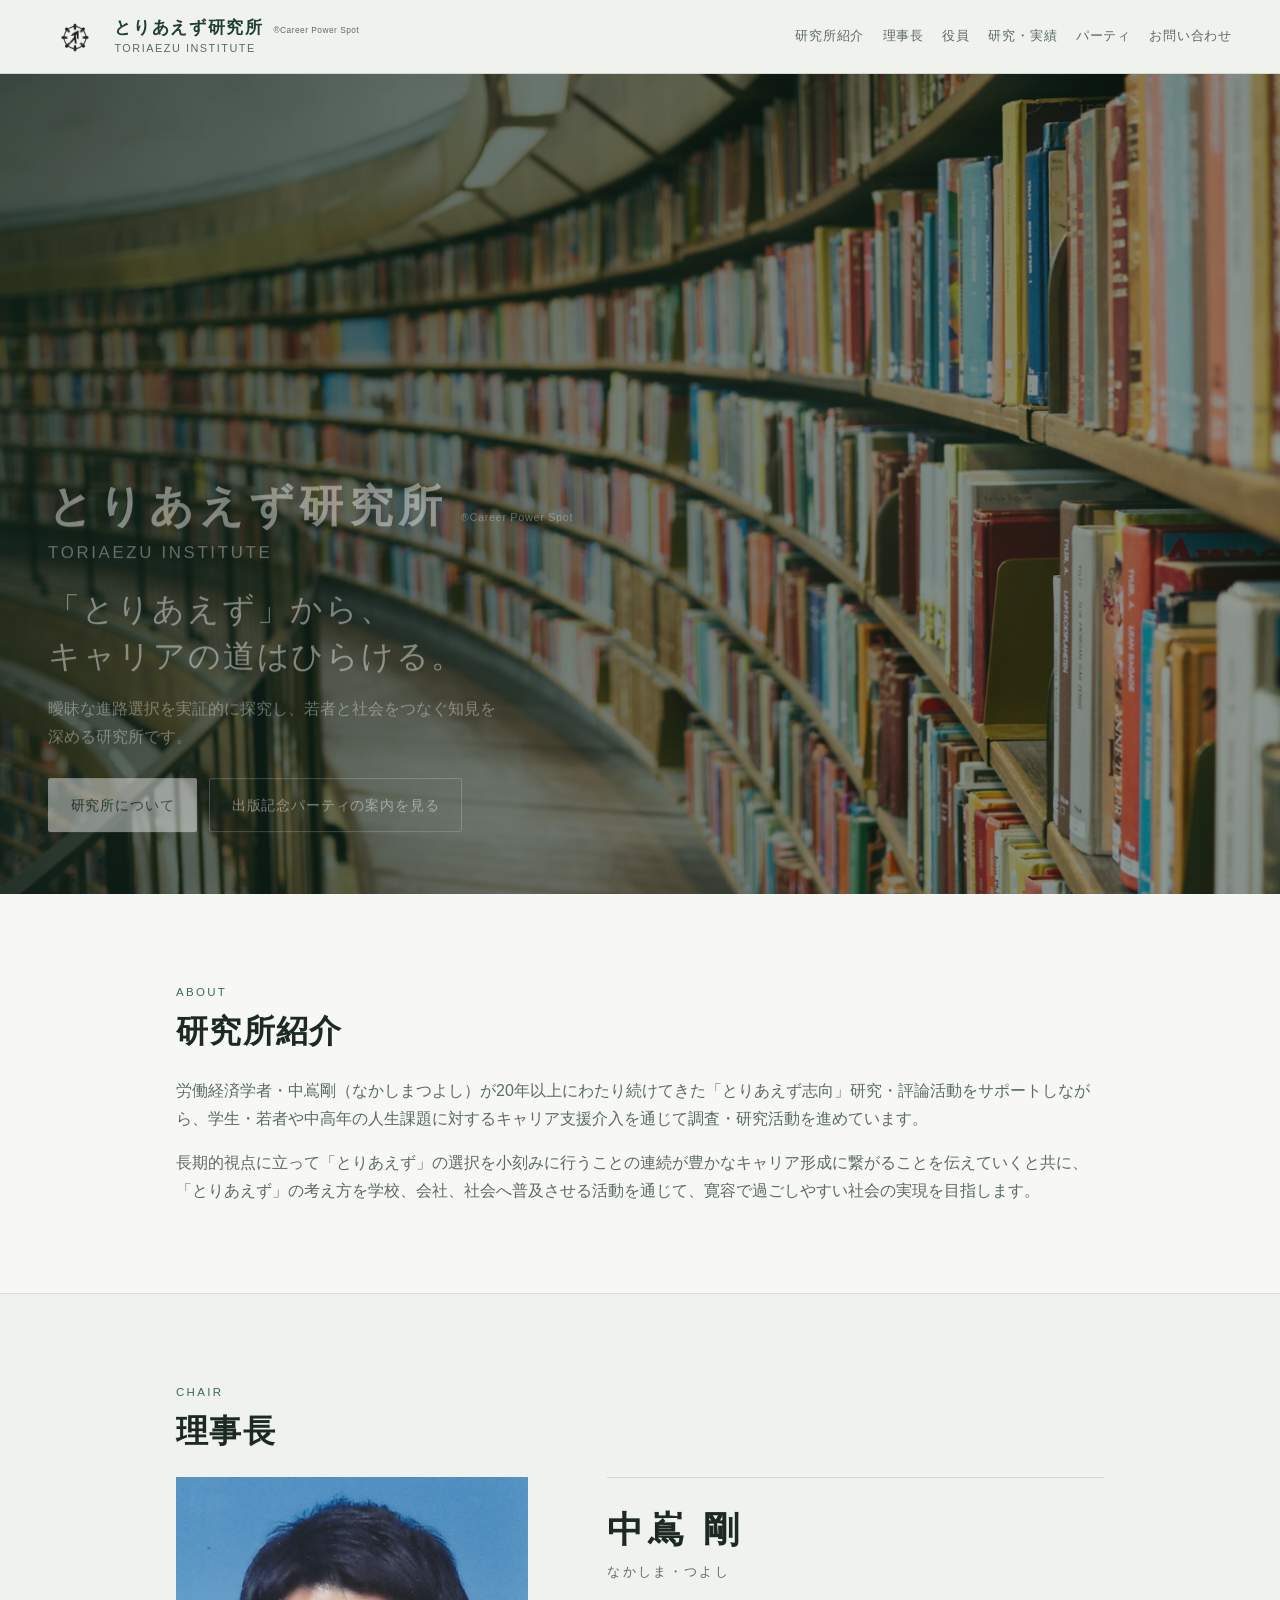
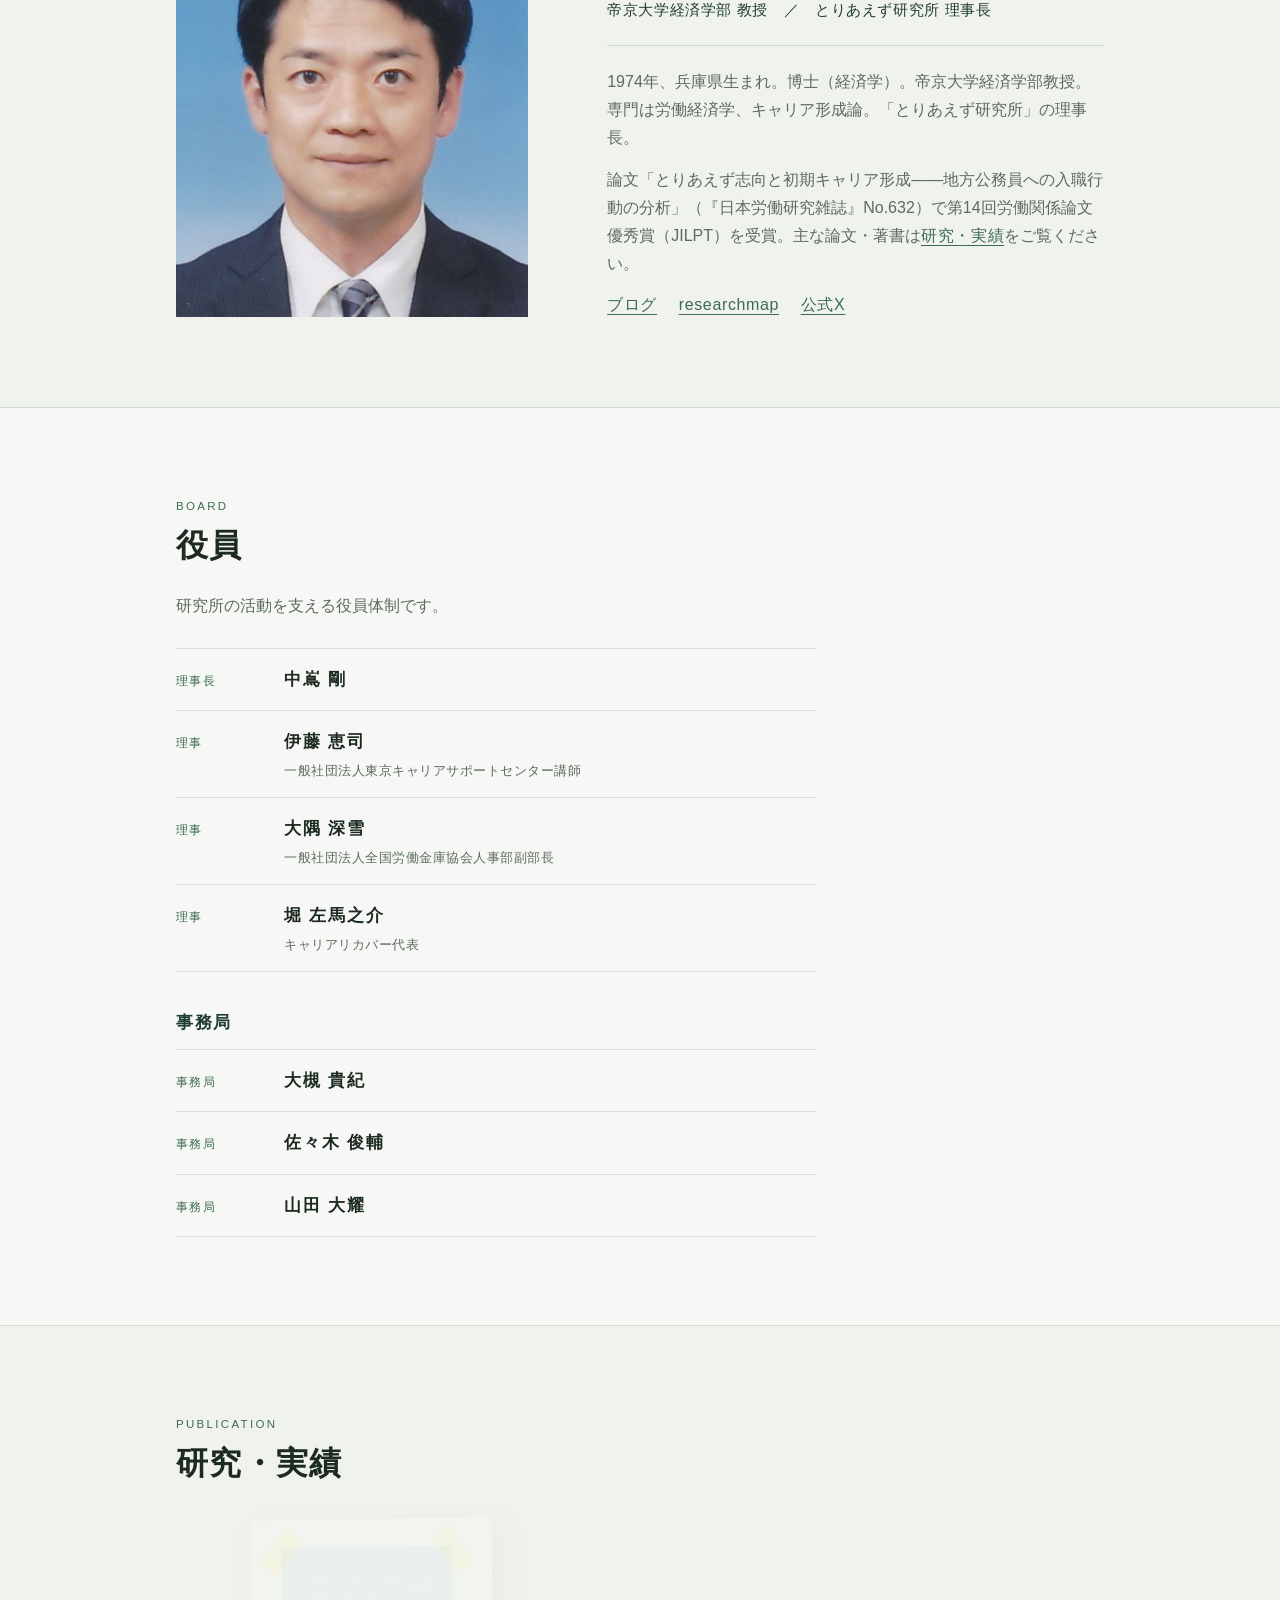
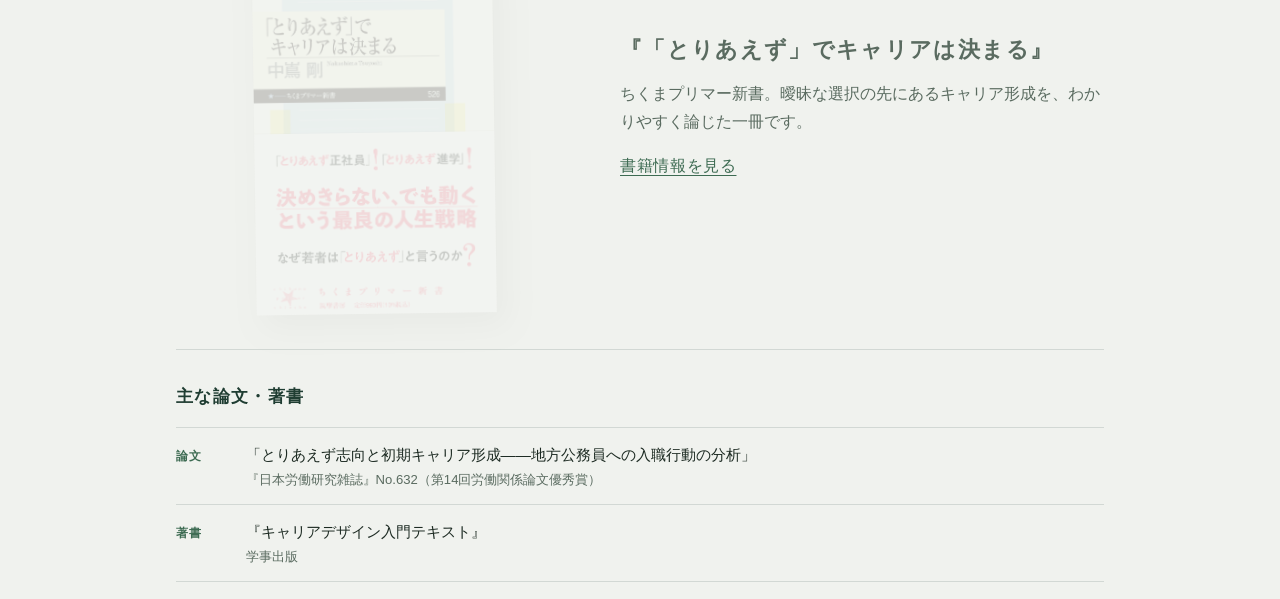
==== commit 1a8f70d3: "Serve the site from the repository root for toriaezu-lab.jp. Co-authored-by: Cursor <cursoragent@cur" ====
--- a/design-proposals/index.html
+++ b/design-proposals/index.html
@@ -2,470 +2,12 @@
 <html lang="ja">
 <head>
   <meta charset="UTF-8" />
+  <meta http-equiv="refresh" content="0; url=../" />
   <meta name="viewport" content="width=device-width, initial-scale=1" />
   <title>とりあえず研究所</title>
-  <link rel="preconnect" href="https://fonts.googleapis.com" />
-  <link rel="preconnect" href="https://fonts.gstatic.com" crossorigin />
-  <link href="https://fonts.googleapis.com/css2?family=Noto+Sans+JP:wght@400;500;600&family=Zen+Old+Mincho:wght@500;600;700&display=swap" rel="stylesheet" />
-  <link rel="stylesheet" href="styles.css" />
+  <link rel="canonical" href="https://toriaezu-lab.jp/" />
 </head>
-<body data-theme="mori">
-  <header class="site-header">
-    <a class="wordmark" href="./">
-      <img
-        class="wordmark__logo"
-        src="images/toriaezu-logo.png"
-        alt=""
-        width="64"
-        height="48"
-      />
-      <span class="wordmark__text">
-        <span class="wordmark__brand-row">
-          <span class="wordmark__name">とりあえず研究所</span>
-          <span class="wordmark__tm"><span aria-hidden="true">®</span>Career Power Spot</span>
-        </span>
-        <span class="wordmark__en">TORIAEZU INSTITUTE</span>
-      </span>
-    </a>
-    <button
-      type="button"
-      class="nav-toggle"
-      aria-expanded="false"
-      aria-controls="site-nav"
-      aria-label="メニューを開く"
-    >
-      <span class="nav-toggle__bars" aria-hidden="true"></span>
-    </button>
-    <nav class="nav" id="site-nav" aria-label="メイン">
-      <a href="#about">研究所紹介</a>
-      <a href="#profile">理事長</a>
-      <a href="#officers">役員</a>
-      <a href="#research">研究・実績</a>
-      <a href="#party">パーティ</a>
-      <a href="#contact">お問い合わせ</a>
-    </nav>
-  </header>
-
-  <main>
-    <section class="hero" aria-label="ヒーロー">
-      <div class="hero__media" aria-hidden="true">
-        <div class="hero__image"></div>
-        <div class="hero__veil"></div>
-      </div>
-      <div class="hero__content">
-        <h1 class="hero__brand">
-          <span class="hero__brand-row">
-            <span class="hero__name">とりあえず研究所</span>
-            <span class="hero__tm"><span aria-hidden="true">®</span>Career Power Spot</span>
-          </span>
-          <span class="hero__en">TORIAEZU INSTITUTE</span>
-        </h1>
-        <p class="hero__title">「とりあえず」から、<br />キャリアの道はひらける。</p>
-        <p class="hero__lead">
-          曖昧な進路選択を実証的に探究し、若者と社会をつなぐ知見を深める研究所です。
-        </p>
-        <div class="hero__actions">
-          <a class="btn btn--primary" href="#about">研究所について</a>
-          <a class="btn btn--ghost" href="#party">出版記念パーティの案内を見る</a>
-        </div>
-      </div>
-    </section>
-
-    <div class="content-rail">
-      <section class="block block--elevated" id="about">
-        <div class="block__frame">
-          <header class="block__head">
-            <p class="eyebrow">About</p>
-            <h2>研究所紹介</h2>
-          </header>
-          <div class="block__body">
-            <p class="band__text">
-              労働経済学者・中嶌剛（なかしまつよし）が20年以上にわたり続けてきた「とりあえず志向」研究・評論活動をサポートしながら、学生・若者や中高年の人生課題に対するキャリア支援介入を通じて調査・研究活動を進めています。
-            </p>
-            <p class="band__text">
-              長期的視点に立って「とりあえず」の選択を小刻みに行うことの連続が豊かなキャリア形成に繋がることを伝えていくと共に、「とりあえず」の考え方を学校、会社、社会へ普及させる活動を通じて、寛容で過ごしやすい社会の実現を目指します。
-            </p>
-          </div>
-        </div>
-      </section>
-
-      <section class="block" id="profile" aria-labelledby="profile-heading">
-        <div class="block__frame">
-          <header class="block__head">
-            <p class="eyebrow">Chair</p>
-            <h2 id="profile-heading">理事長</h2>
-          </header>
-          <div class="block__body">
-            <div class="profile__layout">
-              <figure class="profile__portrait">
-                <img
-                  class="profile__photo"
-                  src="images/nakashima-tsuyoshi.png"
-                  alt="中嶌剛教授"
-                  width="440"
-                  height="550"
-                />
-              </figure>
-              <div class="profile__body">
-                <p class="profile__name">中嶌 剛</p>
-                <p class="profile__reading">なかしま・つよし</p>
-                <p class="profile__role">帝京大学経済学部 教授　／　とりあえず研究所 理事長</p>
-                <p class="profile__bio">
-                  1974年、兵庫県生まれ。博士（経済学）。帝京大学経済学部教授。専門は労働経済学、キャリア形成論。「とりあえず研究所」の理事長。
-                </p>
-                <p class="profile__bio">
-                  論文「とりあえず志向と初期キャリア形成――地方公務員への入職行動の分析」（『日本労働研究雑誌』No.632）で第14回労働関係論文優秀賞（JILPT）を受賞。主な論文・著書は<a class="text-link" href="#research">研究・実績</a>をご覧ください。
-                </p>
-                <p class="profile__links">
-                  <a class="text-link" href="https://ameblo.jp/kyarispo/" target="_blank" rel="noopener noreferrer" aria-label="ブログ（新しいタブで開く）">ブログ</a>
-                  <a class="text-link" href="https://researchmap.jp/read0143948" target="_blank" rel="noopener noreferrer" aria-label="researchmap（新しいタブで開く）">researchmap</a>
-                  <a class="text-link" href="https://x.com/career_pawasupo" target="_blank" rel="noopener noreferrer" aria-label="公式X（新しいタブで開く）">公式X</a>
-                </p>
-              </div>
-            </div>
-          </div>
-        </div>
-      </section>
-
-      <section class="block block--elevated" id="officers" aria-labelledby="officers-heading">
-        <div class="block__frame">
-          <header class="block__head">
-            <p class="eyebrow">Board</p>
-            <h2 id="officers-heading">役員</h2>
-          </header>
-          <div class="block__body">
-            <p class="officers__lead">研究所の活動を支える役員体制です。</p>
-            <dl class="officers__list">
-              <div class="officers__row">
-                <dt>理事長</dt>
-                <dd>中嶌 剛</dd>
-              </div>
-              <div class="officers__row">
-                <dt>理事</dt>
-                <dd>
-                  <span class="officers__name">伊藤 恵司</span>
-                  <span class="officers__affiliation">一般社団法人東京キャリアサポートセンター講師</span>
-                </dd>
-              </div>
-              <div class="officers__row">
-                <dt>理事</dt>
-                <dd>
-                  <span class="officers__name">大隅 深雪</span>
-                  <span class="officers__affiliation">一般社団法人全国労働金庫協会人事部副部長</span>
-                </dd>
-              </div>
-              <div class="officers__row">
-                <dt>理事</dt>
-                <dd>
-                  <span class="officers__name">堀 左馬之介</span>
-                  <span class="officers__affiliation">キャリアリカバー代表</span>
-                </dd>
-              </div>
-            </dl>
-            <h3 class="officers__subhead">事務局</h3>
-            <dl class="officers__list">
-              <div class="officers__row">
-                <dt>事務局</dt>
-                <dd>大槻 貴紀</dd>
-              </div>
-              <div class="officers__row">
-                <dt>事務局</dt>
-                <dd>佐々木 俊輔</dd>
-              </div>
-              <div class="officers__row">
-                <dt>事務局</dt>
-                <dd>山田 大耀</dd>
-              </div>
-            </dl>
-          </div>
-        </div>
-      </section>
-
-      <section class="block" id="research" aria-labelledby="research-heading">
-        <div class="block__frame">
-          <header class="block__head">
-            <p class="eyebrow">Publication</p>
-            <h2 id="research-heading">研究・実績</h2>
-          </header>
-          <div class="block__body">
-            <div class="book__layout">
-              <div class="book__visual">
-                <figure class="book__figure">
-                  <img
-                    class="book__cover-img"
-                    src="images/toriaezu-career-book.png"
-                    alt="中嶌剛著『「とりあえず」でキャリアは決まる』（ちくまプリマー新書）の書影"
-                    width="440"
-                    height="700"
-                  />
-                </figure>
-              </div>
-              <div class="book__copy">
-                <p class="book__title">『「とりあえず」でキャリアは決まる』</p>
-                <p>
-                  ちくまプリマー新書。曖昧な選択の先にあるキャリア形成を、わかりやすく論じた一冊です。
-                </p>
-                <a class="text-link" href="https://www.chikumashobo.co.jp/product/9784480685599/" target="_blank" rel="noopener noreferrer" aria-label="書籍情報を見る（新しいタブで開く）">書籍情報を見る</a>
-              </div>
-            </div>
-
-            <div class="works">
-              <h3 class="works__subhead">主な論文・著書</h3>
-              <ul class="works__list">
-                <li>
-                  <span class="works__kind">論文</span>
-                  <span class="works__title">「とりあえず志向と初期キャリア形成――地方公務員への入職行動の分析」</span>
-                  <span class="works__meta">『日本労働研究雑誌』No.632（第14回労働関係論文優秀賞）</span>
-                </li>
-                <li>
-                  <span class="works__kind">著書</span>
-                  <span class="works__title">『キャリアデザイン入門テキスト』</span>
-                  <span class="works__meta">学事出版</span>
-                </li>
-                <li>
-                  <span class="works__kind">著書</span>
-                  <span class="works__title">『とりあえず志向とキャリア形成』</span>
-                  <span class="works__meta">日本評論社</span>
-                </li>
-                <li>
-                  <span class="works__kind">著書</span>
-                  <span class="works__title">『若者の曖昧な進路選択とキャリア形成――とりあえず志向の実証的探究』</span>
-                  <span class="works__meta">晃洋書房</span>
-                </li>
-                <li>
-                  <span class="works__kind">著書</span>
-                  <span class="works__title">『ブラック企業に負けないリーガル・リテラシー』</span>
-                  <span class="works__meta">萌書房</span>
-                </li>
-              </ul>
-              <p class="works__more">
-                <a class="text-link" href="https://researchmap.jp/read0143948" target="_blank" rel="noopener noreferrer" aria-label="researchmapで一覧を見る（新しいタブで開く）">researchmapで一覧を見る</a>
-              </p>
-            </div>
-          </div>
-        </div>
-      </section>
-
-      <section class="block block--party" id="party">
-        <div class="block__frame">
-          <header class="block__head">
-            <p class="eyebrow">Event</p>
-            <h2>出版記念パーティ</h2>
-          </header>
-          <div class="block__body">
-            <p class="party__lead">全3回を予定。第1回・第2回の日時・会場が確定しました。第1回・第2回のお申し込みを受け付けています。</p>
-            <ul class="party__list">
-              <li class="party__item party__item--detailed">
-                <span class="party__num">第1回</span>
-                <div class="party__main">
-                  <p class="party__meta">
-                    <span class="party__when">2026年8月29日（土）15:00～17:00（開場14:30～）</span>
-                    <span class="party__where">千葉経済大学1号館5F、505演習室</span>
-                    <span class="party__snapshot">第1部（セレモニー）1,000円・第2部（懇親会）4,000円</span>
-                    <span class="party__deadline">申し込み締切：8月21日（金）まで</span>
-                  </p>
-                  <div class="party__actions">
-                    <a
-                      class="btn btn--small btn--primary"
-                      href="https://docs.google.com/forms/d/e/1FAIpQLSc6PactGr2tY7BHIubJ7_oXbtdS0CnexeTgPAdfS7SP0Jw9Kw/viewform"
-                      target="_blank"
-                      rel="noopener noreferrer"
-                    >申し込む</a>
-                    <a class="text-link" href="flyer-party-chiba.html" target="_blank" rel="noopener noreferrer" aria-label="フライヤー（新しいタブで開く）">フライヤー</a>
-                  </div>
-                  <details class="party__details">
-                    <summary class="party__details-summary">開催詳細を見る</summary>
-                    <div class="party__details-body">
-                      <div class="party__block">
-                        <h3 class="party__block-title">参加条件</h3>
-                        <ul class="party__plain-list">
-                          <li>中嶌ゼミナールの卒業生およびその関係者</li>
-                          <li>キャリアコンサルタント養成講座修了生</li>
-                          <li>中嶌ゼミにご登壇いただいたゲストスピーカーの皆様</li>
-                          <li>出版・メディア関係者</li>
-                          <li>その他関係者からの紹介</li>
-                        </ul>
-                        <ul class="party__notes">
-                          <li>ドレスコード：お祝いの場であるため、明るく、清潔感のある服装でお願いします</li>
-                          <li>人的ネットワーク形成のために名刺を持参してください</li>
-                        </ul>
-                      </div>
-                      <div class="party__block">
-                        <h3 class="party__block-title">参加費用</h3>
-                        <dl class="party__fee">
-                          <div class="party__fee-row">
-                            <dt>第1部（セレモニー）</dt>
-                            <dd>1,000円</dd>
-                          </div>
-                          <div class="party__fee-row">
-                            <dt>第2部（懇親会）</dt>
-                            <dd>4,000円（事前予約）</dd>
-                          </div>
-                        </dl>
-                        <p class="party__note-inline">出版・メディア関係者の方々は無料でご参加いただけます。</p>
-                      </div>
-                      <div class="party__block">
-                        <h3 class="party__block-title">プログラム</h3>
-                        <ol class="party__program">
-                          <li>司会者の挨拶</li>
-                          <li>来賓（関係者）からの祝辞</li>
-                          <li>著者の挨拶・書籍の紹介</li>
-                          <li>乾杯</li>
-                          <li>ワークショップ（シャッフルタイム）</li>
-                          <li>トークセッション（パネルディスカッション）</li>
-                          <li>著者・関係者の謝辞</li>
-                          <li>閉会の挨拶</li>
-                          <li>記念撮影</li>
-                        </ol>
-                      </div>
-                      <div class="party__block">
-                        <h3 class="party__block-title">参加特典</h3>
-                        <ul class="party__plain-list">
-                          <li>過去の学びを呼び起こし、自己と対話する機会がもてる</li>
-                          <li>参加者同士の繋がりが築ける（縦の繋がり）</li>
-                          <li>参加者全員に本書の掲載記事（“自著を語る”）を無料配布します</li>
-                          <li>特製グッズも配布予定です</li>
-                        </ul>
-                      </div>
-                      <a
-                        class="btn btn--small btn--primary"
-                        href="https://docs.google.com/forms/d/e/1FAIpQLSc6PactGr2tY7BHIubJ7_oXbtdS0CnexeTgPAdfS7SP0Jw9Kw/viewform"
-                        target="_blank"
-                        rel="noopener noreferrer"
-                      >申し込む</a>
-                      <p class="party__flyer-link">
-                        <a class="text-link" href="flyer-party-chiba.html" target="_blank" rel="noopener noreferrer" aria-label="フライヤーを見る（Vol.1・千葉・新しいタブで開く）">フライヤーを見る（Vol.1・千葉）</a>
-                      </p>
-                    </div>
-                  </details>
-                </div>
-              </li>
-              <li class="party__item party__item--detailed">
-                <span class="party__num">第2回</span>
-                <div class="party__main">
-                  <p class="party__meta">
-                    <span class="party__when">2026年9月5日（土）14:00～16:00（開場13:30～）</span>
-                    <span class="party__where">帝京大学ソラティオスクエア5F、53教室</span>
-                    <span class="party__snapshot">第1部（セレモニー）1,000円・第2部（懇親会）4,000円</span>
-                    <span class="party__deadline">申し込み締切：8月29日（土）まで</span>
-                  </p>
-                  <div class="party__actions">
-                    <a
-                      class="btn btn--small btn--primary"
-                      href="https://docs.google.com/forms/d/1duKzKDMpuFc7PWygwinVil9-iffjjRxG5owaywbsCwM/viewform"
-                      target="_blank"
-                      rel="noopener noreferrer"
-                    >申し込む</a>
-                  </div>
-                  <details class="party__details">
-                    <summary class="party__details-summary">開催詳細を見る</summary>
-                    <div class="party__details-body">
-                      <div class="party__block">
-                        <h3 class="party__block-title">参加条件</h3>
-                        <ul class="party__plain-list">
-                          <li>中嶌ゼミナールの卒業生およびその関係者</li>
-                          <li>キャリアコンサルタント養成講座修了生</li>
-                          <li>中嶌ゼミにご登壇いただいたゲストスピーカーの皆様</li>
-                          <li>出版・メディア関係者</li>
-                          <li>その他関係者からの紹介</li>
-                        </ul>
-                        <ul class="party__notes">
-                          <li>ドレスコード：お祝いの場であるため、明るく、清潔感のある服装でお願いします</li>
-                          <li>人的ネットワーク形成のために名刺を持参してください</li>
-                        </ul>
-                      </div>
-                      <div class="party__block">
-                        <h3 class="party__block-title">参加費用</h3>
-                        <dl class="party__fee">
-                          <div class="party__fee-row">
-                            <dt>第1部（セレモニー）</dt>
-                            <dd>1,000円</dd>
-                          </div>
-                          <div class="party__fee-row">
-                            <dt>第2部（懇親会）</dt>
-                            <dd>4,000円（事前予約）</dd>
-                          </div>
-                        </dl>
-                        <p class="party__note-inline">出版・メディア関係者の方々は無料でご参加いただけます。</p>
-                      </div>
-                      <div class="party__block">
-                        <h3 class="party__block-title">プログラム</h3>
-                        <ol class="party__program">
-                          <li>司会者の挨拶</li>
-                          <li>来賓（関係者）からの祝辞</li>
-                          <li>著者の挨拶・書籍の紹介</li>
-                          <li>乾杯</li>
-                          <li>ワークショップ（シャッフルタイム）</li>
-                          <li>トークセッション（パネルディスカッション）</li>
-                          <li>著者・関係者の謝辞</li>
-                          <li>閉会の挨拶</li>
-                          <li>記念撮影</li>
-                        </ol>
-                      </div>
-                      <div class="party__block">
-                        <h3 class="party__block-title">参加特典</h3>
-                        <ul class="party__plain-list">
-                          <li>過去の学びを呼び起こし、自己と対話する機会がもてる</li>
-                          <li>参加者同士の繋がりが築ける（縦の繋がり）</li>
-                          <li>参加者全員に本書の掲載記事（“自著を語る”）を無料配布します</li>
-                          <li>特製グッズも配布予定です</li>
-                        </ul>
-                      </div>
-                      <a
-                        class="btn btn--small btn--primary"
-                        href="https://docs.google.com/forms/d/1duKzKDMpuFc7PWygwinVil9-iffjjRxG5owaywbsCwM/viewform"
-                        target="_blank"
-                        rel="noopener noreferrer"
-                      >申し込む</a>
-                    </div>
-                  </details>
-                </div>
-              </li>
-              <li class="party__item party__item--pending">
-                <span class="party__num">第3回</span>
-                <div>
-                  <p class="party__meta">日程・会場は調整中です</p>
-                  <p class="party__status">申し込み開始前</p>
-                </div>
-              </li>
-            </ul>
-          </div>
-        </div>
-      </section>
-
-      <section class="block block--elevated" id="contact">
-        <div class="block__frame">
-          <header class="block__head">
-            <p class="eyebrow">Contact</p>
-            <h2>お問い合わせ</h2>
-          </header>
-          <div class="block__body">
-            <p>取材・講演・その他のご依頼は、専用フォームよりお願いします。</p>
-            <a class="btn btn--primary" href="https://ws.formzu.net/fgen/S49122399/" target="_blank" rel="noopener noreferrer" aria-label="フォームを開く（新しいタブで開く）">フォームを開く</a>
-          </div>
-        </div>
-      </section>
-    </div>
-  </main>
-
-  <footer class="site-footer">
-    <p class="wordmark wordmark--footer">
-      <img
-        class="wordmark__logo"
-        src="images/toriaezu-logo.png"
-        alt=""
-        width="56"
-        height="42"
-      />
-      <span class="wordmark__text">
-        <span class="wordmark__name">とりあえず研究所</span>
-      </span>
-    </p>
-    <p class="site-footer__sub">
-      <a href="https://ameblo.jp/kyarispo/" target="_blank" rel="noopener noreferrer" aria-label="ブログ：キャリアのパワスポ（新しいタブで開く）">ブログ：キャリアのパワスポ</a>
-    </p>
-  </footer>
-
-  <script src="preview.js"></script>
+<body>
+  <p><a href="../">トップページへ進む</a></p>
 </body>
 </html>
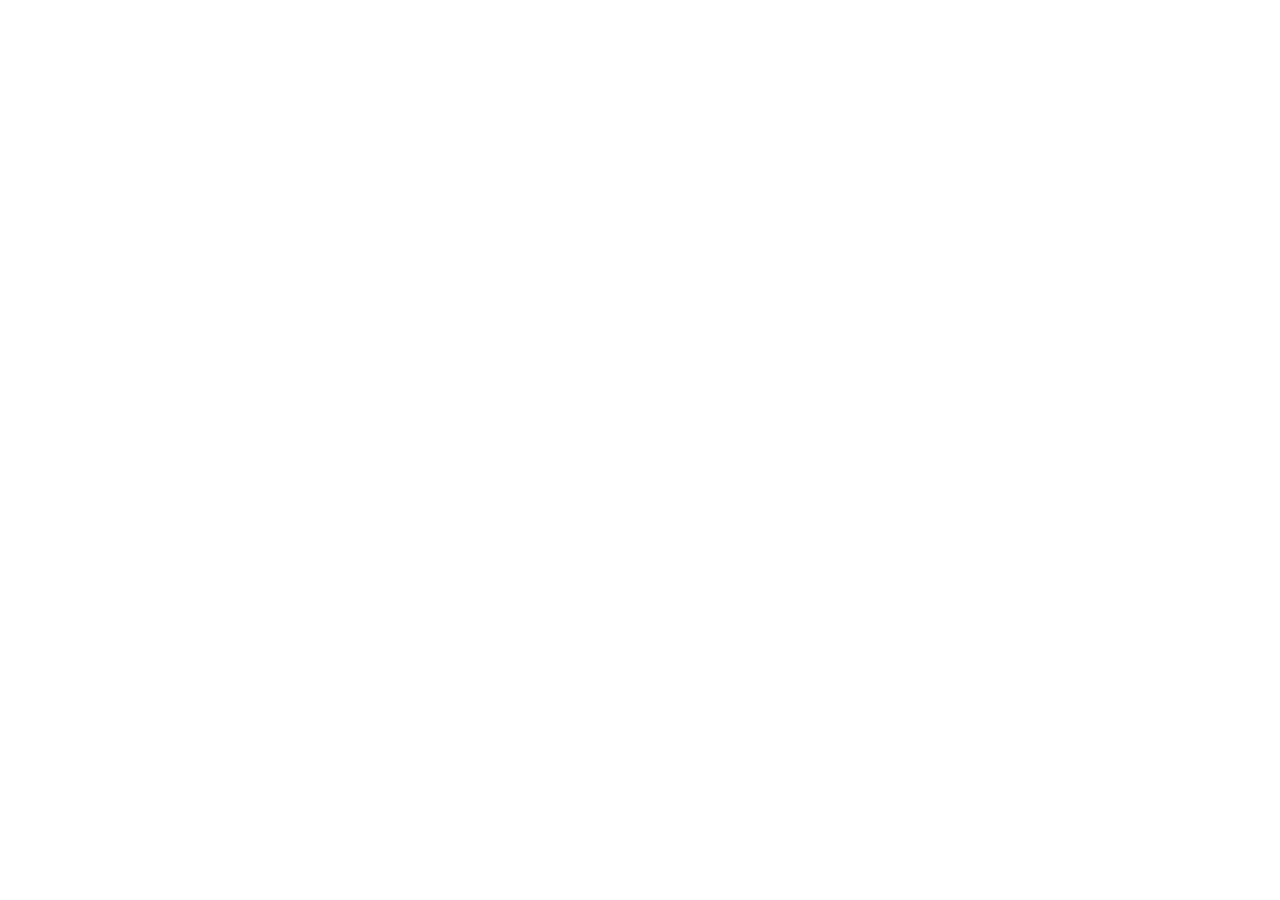
==== commit 94e92782: "Harden legacy design-proposals redirects to the canonical domain. Co-authored-by: Cursor <cursoragen" ====
--- a/design-proposals/index.html
+++ b/design-proposals/index.html
@@ -2,12 +2,15 @@
 <html lang="ja">
 <head>
   <meta charset="UTF-8" />
-  <meta http-equiv="refresh" content="0; url=../" />
+  <meta http-equiv="refresh" content="0; url=https://toriaezu-lab.jp/" />
   <meta name="viewport" content="width=device-width, initial-scale=1" />
   <title>とりあえず研究所</title>
   <link rel="canonical" href="https://toriaezu-lab.jp/" />
+  <script>
+    location.replace("https://toriaezu-lab.jp/");
+  </script>
 </head>
 <body>
-  <p><a href="../">トップページへ進む</a></p>
+  <p><a href="https://toriaezu-lab.jp/">トップページへ進む</a></p>
 </body>
 </html>
